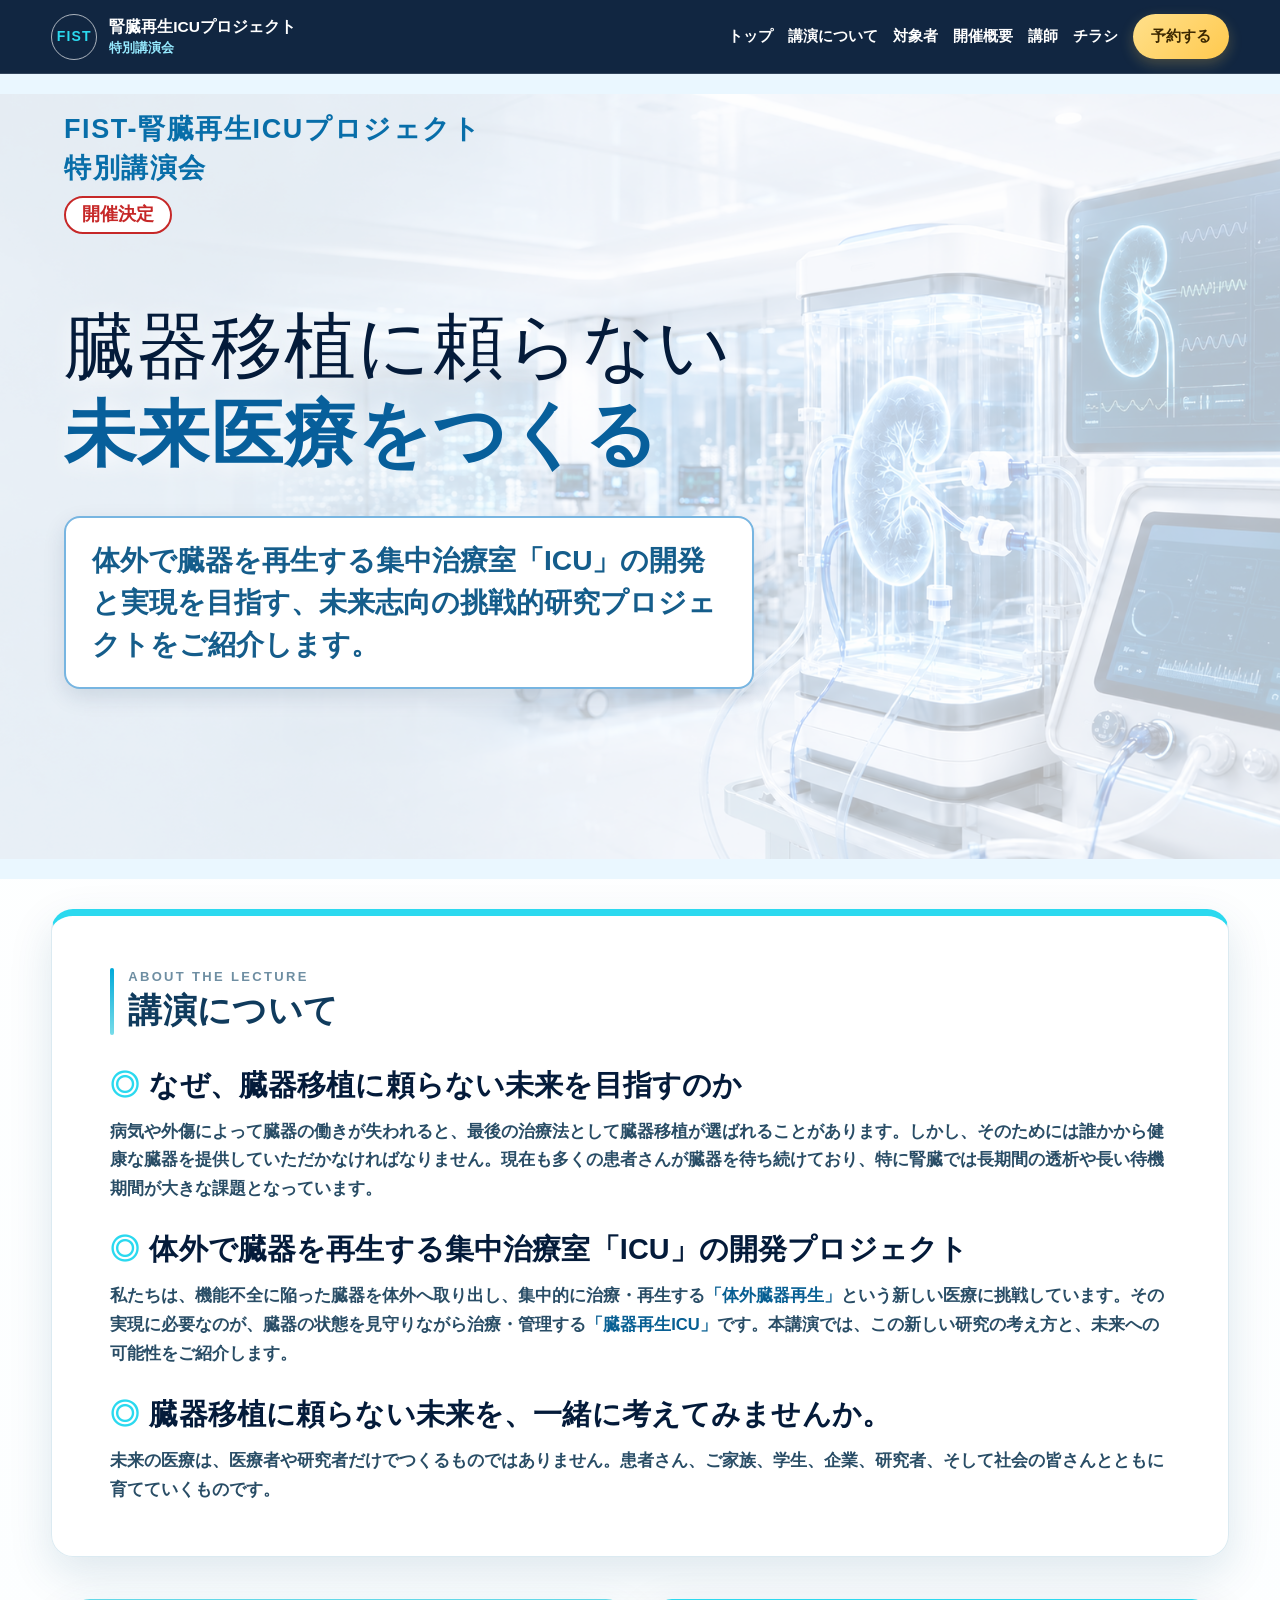
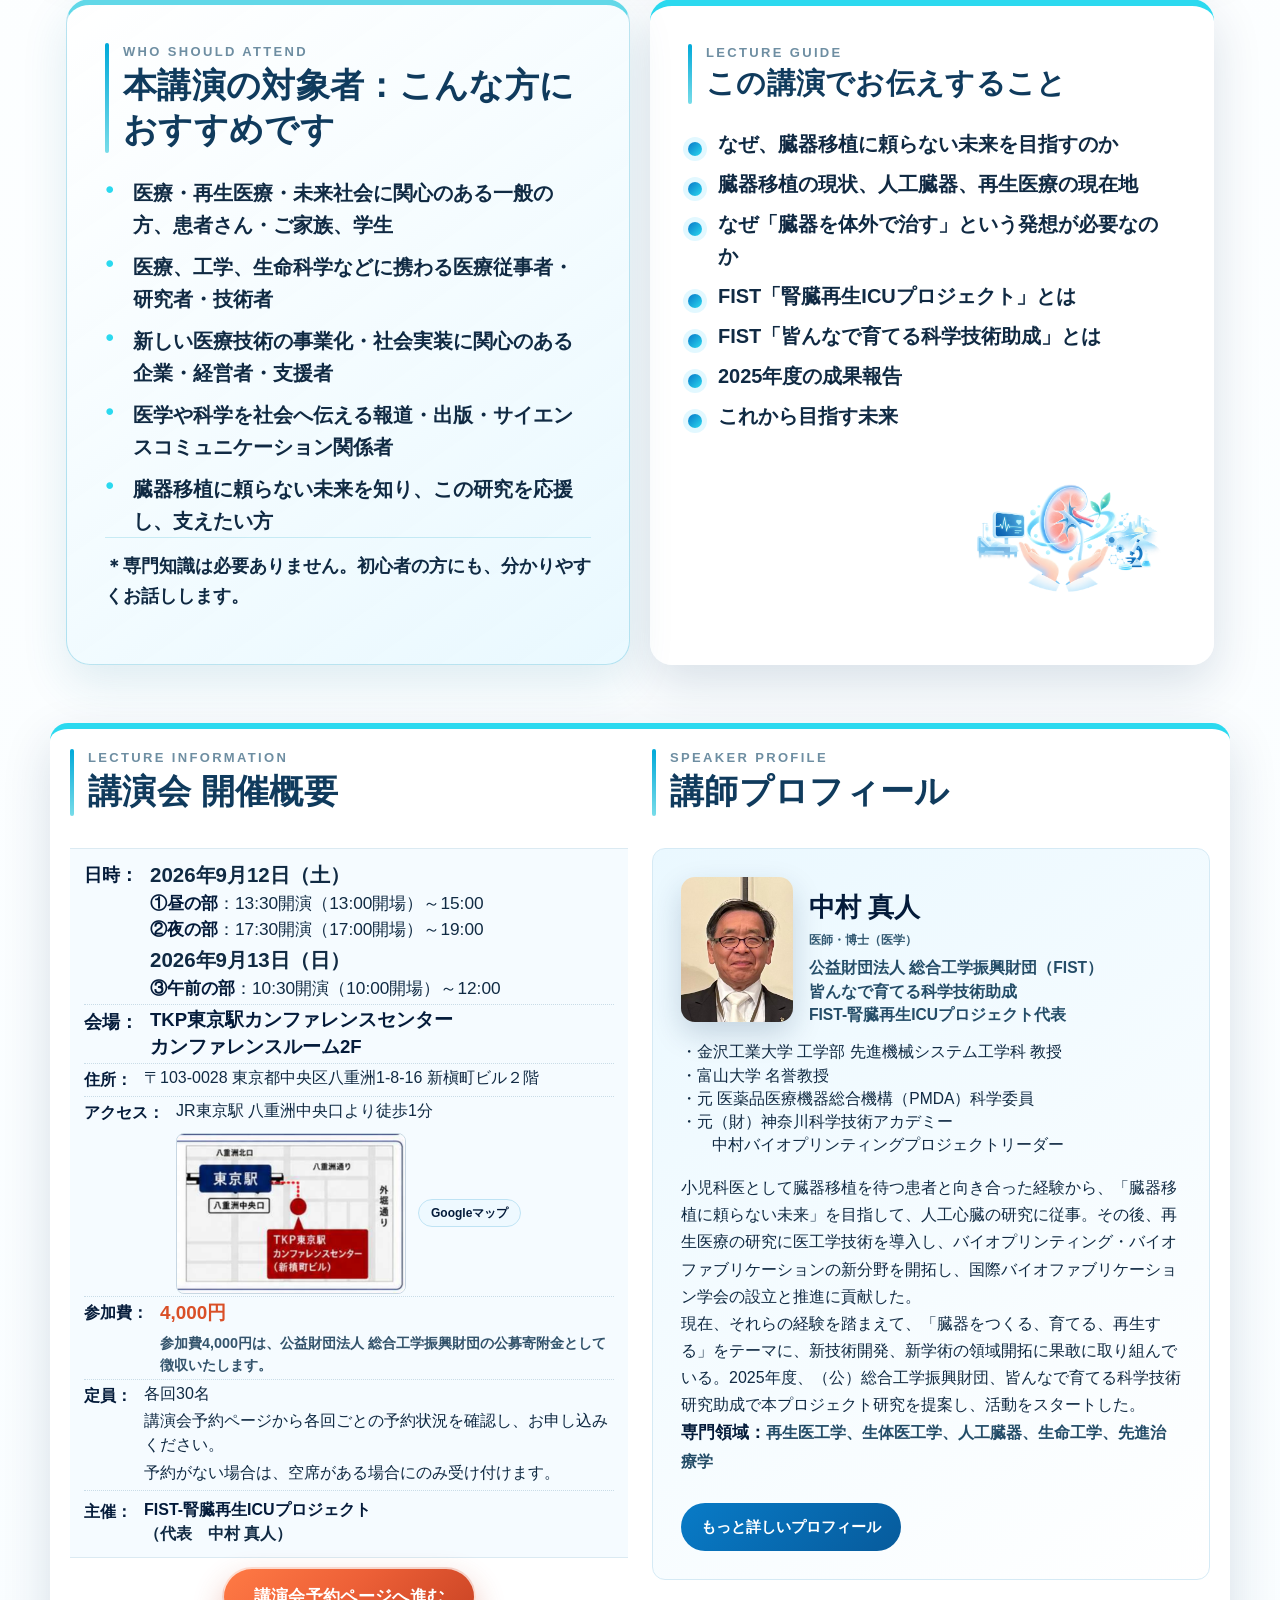
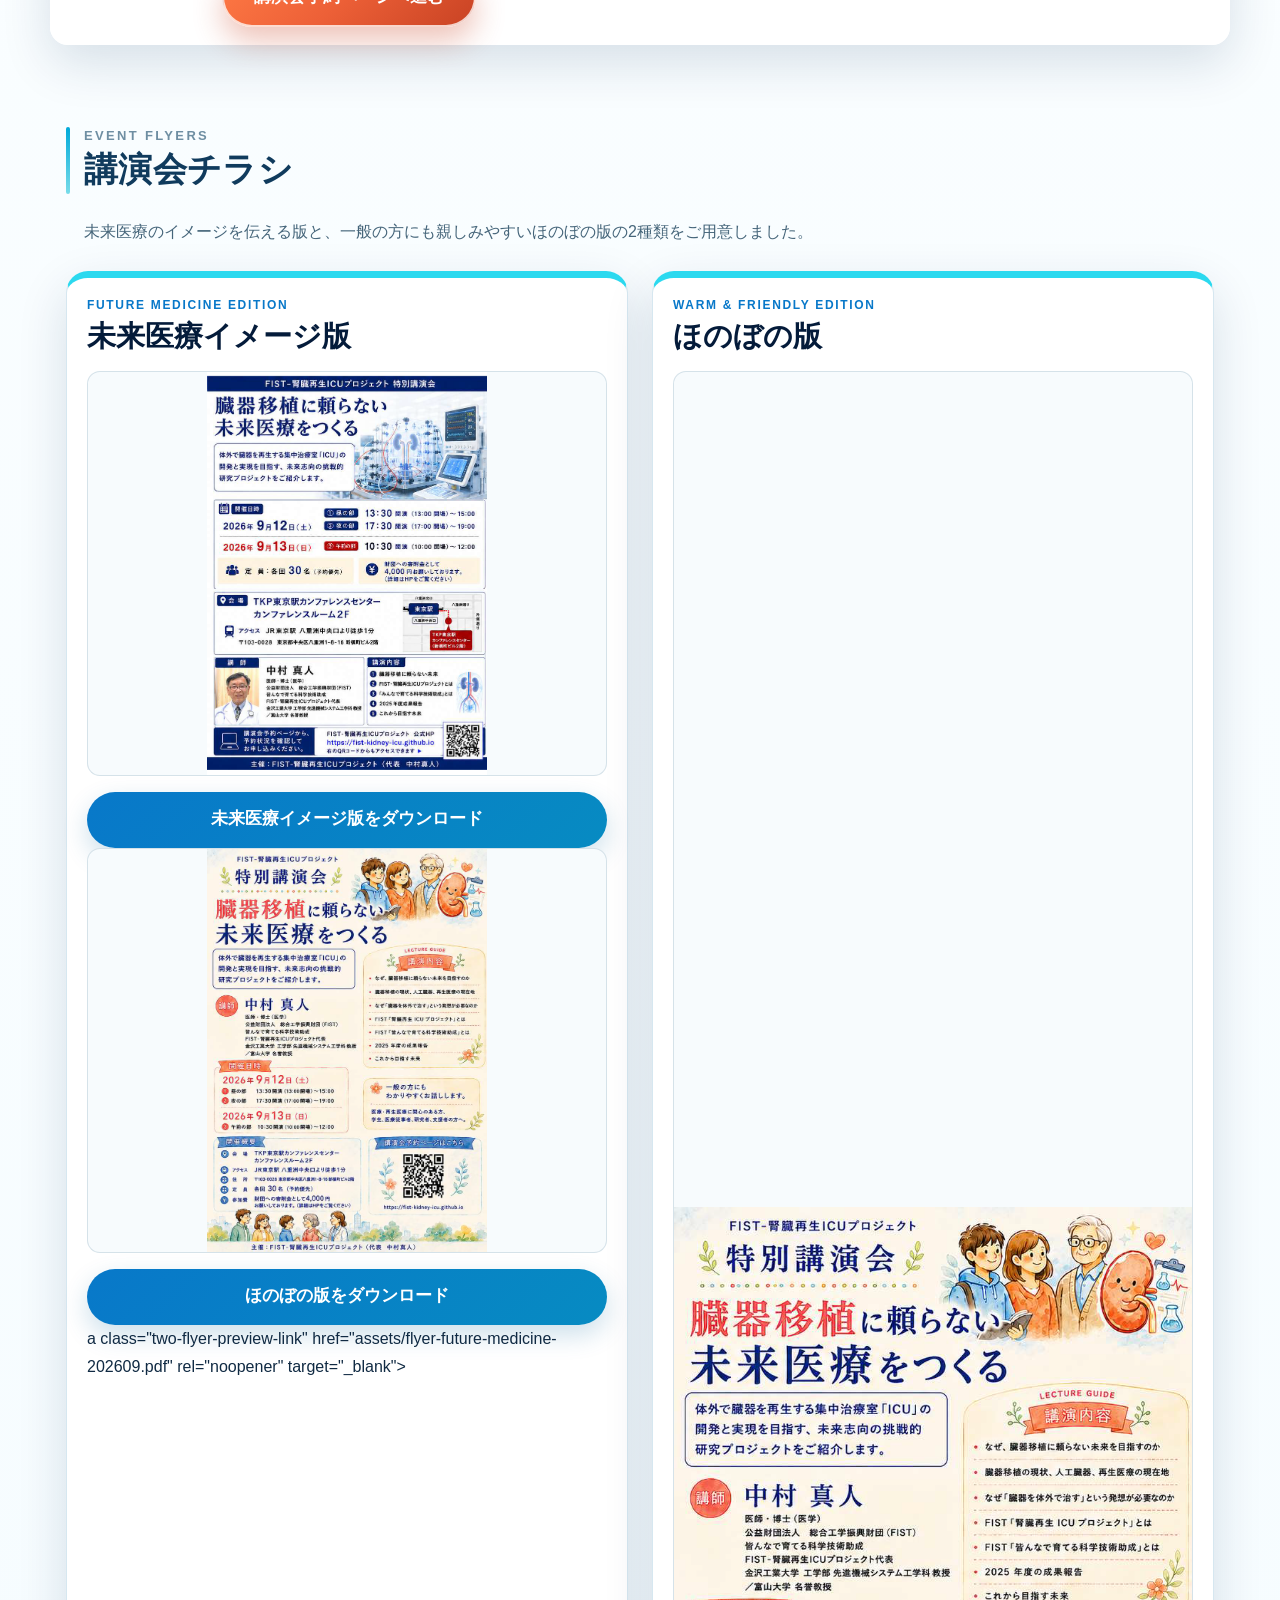
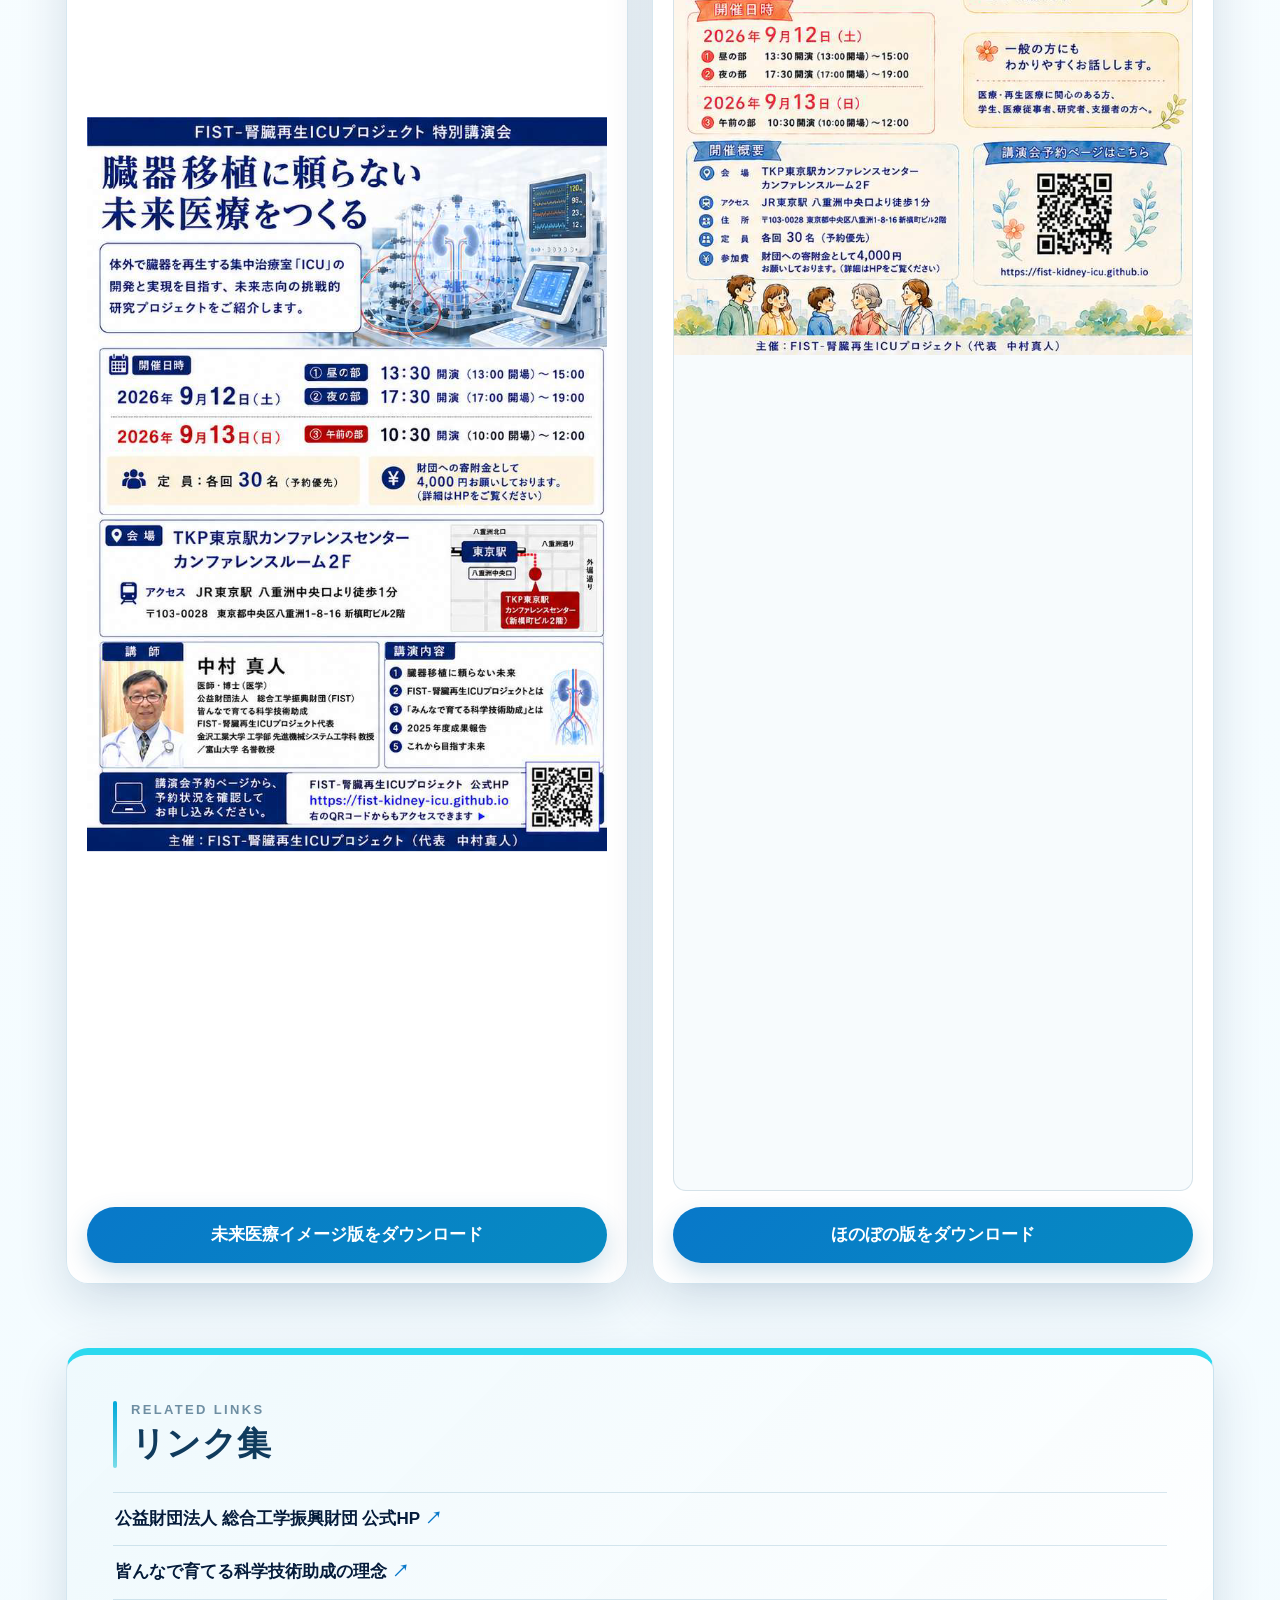
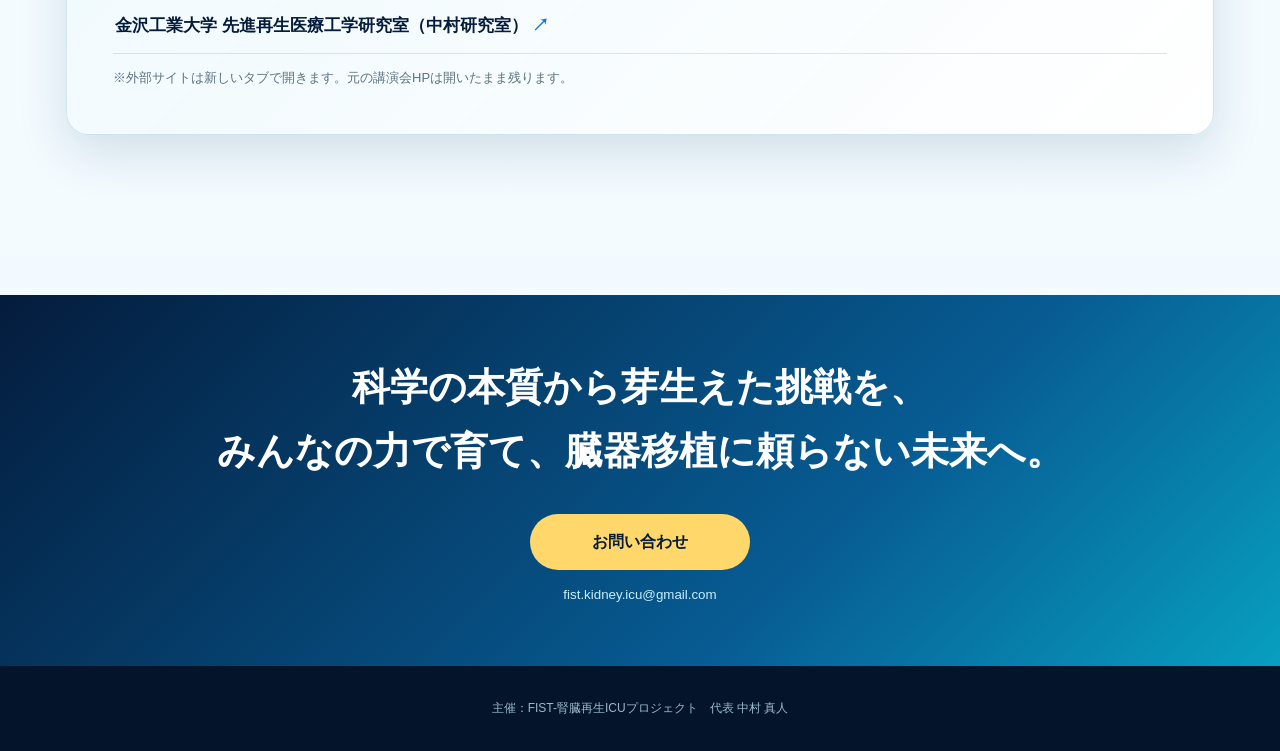
==== index.html @ 9eba2cfe "Update index.html" ====
<!DOCTYPE html>

<html lang="ja">
<head>
<meta charset="utf-8"/>
<meta content="width=device-width, initial-scale=1" name="viewport"/>
<meta content="FIST-腎臓再生ICUプロジェクト特別講演会『臓器移植に頼らない未来医療をつくる』開催案内" name="description"/>
<title>臓器移植に頼らない未来医療をつくる｜FIST特別講演会</title>
<link href="styles.css?v=203" rel="stylesheet"/>
<style>
    @media (max-width: 620px) {
      html { -webkit-text-size-adjust: 100%; text-size-adjust: 100%; }
      .event-card { padding-left: 0; padding-right: 0; }
      .event-details { padding-left: 4px; padding-right: 4px; }
      .event-datetime { display: block; }
      .event-datetime .event-label { display: block; margin-bottom: 2px; }
      .event-datetime .event-value { width: 100%; max-width: 100%; }
      .event-datetime .event-session {
        display: block; width: 100%; margin: 0; padding: 0;
        white-space: nowrap !important; word-break: keep-all !important;
        overflow-wrap: normal !important;
        font-size: clamp(10.5px, 3vw, 12.5px) !important;
        line-height: 1.6; letter-spacing: -0.04em;
        font-variant-numeric: tabular-nums;
      }
    }
  </style>
</head>
<body>
<header class="site-header">
<a aria-label="ページ上部へ" class="brand" href="#top">
<span aria-hidden="true" class="brand-mark">FIST</span>
<span>腎臓再生ICUプロジェクト<br/><small>特別講演会</small></span>
</a>
<nav aria-label="ページ内メニュー" class="site-nav" id="site-nav"><a href="#top">トップ</a><a href="#about">講演について</a><a href="#audience">対象者</a><a href="#event">開催概要</a><a href="#speaker">講師</a><a href="#flyers">チラシ</a><a class="nav-cta" href="#entry">予約する</a></nav>
</header>
<main id="top">
<section aria-labelledby="hero-title" class="hero">
<img alt="体外の腎臓を集中治療する未来型の青い腎臓再生ICUイメージ" class="hero-image" src="assets/hero-blue-icu.png"/>
<div class="hero-shade"></div>
<div class="hero-content">
<div class="hero-visual-panel">
  <img src="assets/hero-blue-icu.png"
       alt="腎臓再生ICUのイメージ図"
       class="hero-visual-image">

  <div class="hero-visual-copy">

    <p class="eyebrow">
      FIST-腎臓再生ICUプロジェクト<br>
      特別講演会
    </p>

    <p class="status">開催決定</p>

    <h1 id="hero-title">
      <span class="hero-title-line1">臓器移植に頼らない</span>
      <strong class="hero-title-line2">未来医療をつくる</strong>
    </h1>

  </div>
</div>

<div class="hero-subtitle-text">
  体外で臓器を再生する集中治療室「ICU」の開発と実現を目指す、未来志向の挑戦的研究プロジェクトをご紹介します。
</div>
<div class="hero-speaker-info">

  <p class="hero-speaker-name">
    <strong>
      <span class="hero-speaker-lead">講師：中村 真人</span>
      <span class="hero-speaker-credential">医師・博士（医学）</span>
    </strong>
  </p>

  <div class="hero-speaker-roles">
    <p>・公益財団法人 総合工学振興財団（FIST）</p>
    <p class="role-sub">FIST-腎臓再生ICUプロジェクト代表</p>

    <p>・金沢工業大学 工学部 教授 </p> 
    <p>・富山大学 名誉教授</p>
    <p>・元 医薬品医療機器総合機構（PMDA）科学委員</p>
    <p>・元（財）神奈川科学技術アカデミー</p>
    <p class="role-sub">中村バイオプリンティングプロジェクトリーダー</p>
  </div>

</div>

</div>
</section><section class="about-banner-section" id="about">
<div class="about-banner-card">
<div class="section-heading-block about-main-heading"><p class="section-kicker about-section-kicker">ABOUT THE LECTURE</p><h2 class="section-main-title">講演について</h2></div><div class="about-core-message"><section class="about-message-item"><h2 class="about-message-heading">なぜ、臓器移植に頼らない未来を目指すのか</h2><p>病気や外傷によって臓器の働きが失われると、最後の治療法として臓器移植が選ばれることがあります。しかし、そのためには誰かから健康な臓器を提供していただかなければなりません。現在も多くの患者さんが臓器を待ち続けており、特に腎臓では長期間の透析や長い待機期間が大きな課題となっています。</p></section><section class="about-message-item"><h2 class="about-message-heading">体外で臓器を再生する集中治療室「ICU」の開発プロジェクト</h2><p>私たちは、機能不全に陥った臓器を体外へ取り出し、集中的に治療・再生する<strong>「体外臓器再生」</strong>という新しい医療に挑戦しています。その実現に必要なのが、臓器の状態を見守りながら治療・管理する<strong>「臓器再生ICU」</strong>です。本講演では、この新しい研究の考え方と、未来への可能性をご紹介します。</p></section><section class="about-message-item"><h2 class="about-message-heading">臓器移植に頼らない未来を、一緒に考えてみませんか。</h2><p>未来の医療は、医療者や研究者だけでつくるものではありません。患者さん、ご家族、学生、企業、研究者、そして社会の皆さんとともに育てていくものです。</p></section></div></div>
</section><section class="audience-guide-section" id="lecture-description"><div class="audience-guide-grid"><article aria-labelledby="audience-title" class="concept-card lecture-half-card audience-card" id="audience"><div class="audience-card-content"><div class="section-heading-block"><p class="section-kicker audience-kicker">WHO SHOULD ATTEND</p><h2 class="audience-card-title" id="audience-title">本講演の対象者：こんな方におすすめです</h2></div><ul class="audience-list"><li>医療・再生医療・未来社会に関心のある一般の方、患者さん・ご家族、学生</li><li>医療、工学、生命科学などに携わる医療従事者・研究者・技術者</li><li>新しい医療技術の事業化・社会実装に関心のある企業・経営者・支援者</li><li>医学や科学を社会へ伝える報道・出版・サイエンスコミュニケーション関係者</li><li>臓器移植に頼らない未来を知り、この研究を応援し、支えたい方</li></ul><p class="audience-note">＊専門知識は必要ありません。初心者の方にも、分かりやすくお話しします。</p></div></article><article class="lecture-guide-card lecture-half-card"><div class="section-heading-block"><p class="section-kicker">LECTURE GUIDE</p><h2 class="lecture-guide-main-title">この講演でお伝えすること</h2></div><ul class="points"><li>なぜ、臓器移植に頼らない未来を目指すのか</li><li>臓器移植の現状、人工臓器、再生医療の現在地</li><li>なぜ「臓器を体外で治す」という発想が必要なのか</li><li>FIST「腎臓再生ICUプロジェクト」とは</li><li>FIST「皆んなで育てる科学技術助成」とは</li><li>2025年度の成果報告</li><li>これから目指す未来</li></ul>                                                                                                                                                                                                                                                                                                                                                                                                                                                                                                                                                                                                                                                                                                                                                                                                                                                                                                                                                                                                                                                                                                                                                                                                    <div class="guide-illustration">
  <img src="assets/lecture-guide-kidney.png"
       alt="腎臓再生と未来医療をイメージした挿絵">
</div>
</article></div></section><section aria-label="講師と講演会開催概要" class="top-info-panel" id="event">
<article aria-labelledby="event-title" class="event-card">
<div class="event-heading"><div class="section-heading-block"><p>LECTURE INFORMATION</p><h2 id="event-title">講演会 開催概要</h2></div></div>
<div class="event-details">
<div class="event-detail-row event-datetime event-emphasis-row">
<strong class="event-label">日時：</strong>
<div class="event-value">
<p class="event-date">2026年9月12日（土）</p>
<p class="event-session"><strong class="session-name">①昼の部</strong>：13:30開演（13:00開場）～15:00</p>
<p class="event-session"><strong class="session-name">②夜の部</strong>：17:30開演（17:00開場）～19:00</p>
<p class="event-date second-date">2026年9月13日（日）</p>
<p class="event-session"><strong class="session-name">③午前の部</strong>：10:30開演（10:00開場）～12:00</p>
</div>
</div>
<div class="event-detail-row event-emphasis-row venue-emphasis-row">
<strong class="event-label">会場：</strong>
<strong class="venue-name">TKP東京駅カンファレンスセンター<br/>カンファレンスルーム2F</strong>
</div><div class="event-detail-row event-address-row"><strong class="event-label">住所：</strong><p class="event-value">〒103-0028 東京都中央区八重洲1-8-16 新槇町ビル２階</p></div>
<div class="event-detail-row">
<strong class="event-label">アクセス：</strong>
<div class="event-value event-access-value event-access-map-layout"><p class="access-description">JR東京駅 八重洲中央口より徒歩1分</p><div class="access-map-row"><img alt="東京駅八重洲中央口からTKP東京駅カンファレンスセンターまでの案内地図" class="access-map-image" src="assets/tkp-tokyo-station-map.png"/><a class="map-link-button access-map-button" href="https://www.google.com/maps/search/?api=1&amp;query=TKP東京駅カンファレンスセンター" rel="noopener" target="_blank">Googleマップ</a></div></div>
</div>
<div class="event-detail-row">
<strong class="event-label">参加費：</strong>
<p class="event-value event-fee"><span class="price">4,000円</span> <span class="fee-note">参加費4,000円は、公益財団法人 総合工学振興財団の公募寄附金として徴収いたします。</span></p>
</div><div class="event-detail-row">
<strong class="event-label">定員：</strong>
<p class="event-value event-capacity-value"><span>各回30名</span><span>講演会予約ページから各回ごとの予約状況を確認し、お申し込みください。</span><span>予約がない場合は、空席がある場合にのみ受け付けます。</span></p>
</div>
<div class="event-detail-row event-organizer-row"><strong class="event-label">主催：</strong><p class="event-value event-organizer-value"><span>FIST-腎臓再生ICUプロジェクト</span><span>（代表　中村 真人）</span></p></div></div>
<div class="entry-row" id="entry">
<a class="primary-button booking-cta" href="https://select-type.com/rsv/?id=6UjANKUy26M&amp;c_id=450898&amp;mode=1&amp;ym=2026-09" rel="noopener" target="_blank">講演会予約ページへ進む</a>
</div>
</article>
<article aria-labelledby="speaker-profile-title" class="speaker-summary speaker-profile-upper" id="speaker"><div class="speaker-card-heading"><div class="section-heading-block"><p class="section-kicker">SPEAKER PROFILE</p><h2 id="speaker-profile-title">講師プロフィール</h2></div></div><div class="speaker-profile-body"><div class="speaker-profile-heading">

  <img alt="講師 中村真人"
       src="assets/speaker-nakamura-202603.jpg"
       class="speaker-profile-photo"/>

  <div class="speaker-profile-top">

    <div class="speaker-profile-name-row">
      <p class="speaker-profile-name">中村 真人</p>
      <p class="speaker-profile-qualification">医師・博士（医学）</p>
    </div>

    <div class="speaker-profile-affiliations speaker-profile-affiliations-top">
      <span>公益財団法人 総合工学振興財団（FIST）</span>
      <span>皆んなで育てる科学技術助成</span>
      <span>FIST-腎臓再生ICUプロジェクト代表</span>
    </div>

  </div>

</div>

<div class="speaker-profile-affiliations-lower">
  <p>・金沢工業大学 工学部 先進機械システム工学科 教授</p>
  <p>・富山大学 名誉教授</p>
  <p>・元 医薬品医療機器総合機構（PMDA）科学委員</p>
  <p>・元（財）神奈川科学技術アカデミー</p>
  <p class="speaker-role-sub">中村バイオプリンティングプロジェクトリーダー</p>
</div><div class="speaker-profile-copy"><p class="speaker-profile-continuous">小児科医として臓器移植を待つ患者と向き合った経験から、「臓器移植に頼らない未来」を目指して、人工心臓の研究に従事。その後、再生医療の研究に医工学技術を導入し、バイオプリンティング・バイオファブリケーションの新分野を開拓し、国際バイオファブリケーション学会の設立と推進に貢献した。<br/>現在、それらの経験を踏まえて、「臓器をつくる、育てる、再生する」をテーマに、新技術開発、新学術の領域開拓に果敢に取り組んでいる。2025年度、（公）総合工学振興財団、皆んなで育てる科学技術研究助成で本プロジェクト研究を提案し、活動をスタートした。</p><p class="speaker-expertise"><strong>専門領域：</strong>再生医工学、生体医工学、人工臓器、生命工学、先進治療学</p><a class="profile-button profile-button-more" href="speaker-profile.html">もっと詳しいプロフィール</a></div></div></article>
</section><section class="event-flyers-section" id="flyers"><div class="section-heading-centered"><div class="section-heading-block"><p class="section-kicker">EVENT FLYERS</p><h2>講演会チラシ</h2></div><p>未来医療のイメージを伝える版と、一般の方にも親しみやすいほのぼの版の2種類をご用意しました。</p></div><div class="two-flyer-grid"><article class="two-flyer-card"><p class="flyer-edition-label">FUTURE MEDICINE EDITION</p><h3>未来医療イメージ版</h3><!-- 未来医療イメージ版 -->
<a class="two-flyer-preview-link"
   href="assets/flyer-future-medicine-202609.pdf?v=20260817"
   rel="noopener"
   target="_blank">
  <img alt="未来医療イメージ版のFIST特別講演会チラシ"
       class="two-flyer-image"
       src="assets/flyer-future-medicine-202609.png?v=20260817"/>
</a>

<a class="flyer-download-button"
   download
   href="assets/flyer-future-medicine-202609.pdf?v=20260817">
  未来医療イメージ版をダウンロード
</a>
<!-- ほのぼの版 -->
<a class="two-flyer-preview-link"
   href="assets/flyer-warm-friendly-202609.pdf?v=20260817"
   rel="noopener"
   target="_blank">
  <img alt="ほのぼの版のFIST特別講演会チラシ"
       class="two-flyer-image"
       src="assets/flyer-warm-friendly-202609.png?v=20260817"/>
</a>

<a class="flyer-download-button"
   download
   href="assets/flyer-warm-friendly-202609.pdf?v=20260817">
  ほのぼの版をダウンロード
</a>
                                                                                                                                                                                                                                                                                                                                                                                                           a class="two-flyer-preview-link" href="assets/flyer-future-medicine-202609.pdf" rel="noopener" target="_blank"><img alt="未来医療イメージ版のFIST特別講演会チラシ" class="two-flyer-image" src="assets/flyer-future-medicine-202609.png?v=2"/></a><a class="flyer-download-button" download="" href="assets/flyer-future-medicine-202609.pdf">未来医療イメージ版をダウンロード</a></article><article class="two-flyer-card"><p class="flyer-edition-label">WARM &amp; FRIENDLY EDITION</p><h3>ほのぼの版</h3><a class="two-flyer-preview-link" href="assets/flyer-warm-friendly-202609.png?" rel="noopener" target="_blank"><img alt="ほのぼの版のFIST特別講演会チラシ" class="two-flyer-image" src="assets/flyer-warm-friendly-202609.png"/></a><a class="flyer-download-button" download="" href="assets/flyer-warm-friendly-202609.pdf">ほのぼの版をダウンロード</a></article></div></section><section class="related-links-section" id="links"><div class="related-links-box"><div class="section-heading-block"><p class="section-kicker">RELATED LINKS</p><h2>リンク集</h2></div><div class="related-links-list related-links-compact"><a class="related-link-line" href="https://www.fist.or.jp/" rel="noopener noreferrer" target="_blank">公益財団法人 総合工学振興財団 公式HP</a><a class="related-link-line" href="https://www.fist.or.jp/2024goaisatu.html" rel="noopener noreferrer" target="_blank">皆んなで育てる科学技術助成の理念</a><a class="related-link-line" href="https://kitnet.jp/laboratories/labo0247/index.html" rel="noopener noreferrer" target="_blank">金沢工業大学 先進再生医療工学研究室（中村研究室）</a></div><p class="external-link-note">※外部サイトは新しいタブで開きます。元の講演会HPは開いたまま残ります。</p></div></section><section class="closing">
<p class="closing-message">
<span>科学の本質から芽生えた挑戦を、</span>
<span>みんなの力で育て、臓器移植に頼らない未来へ。</span>
</p>
<a class="secondary-button" href="mailto:fist.kidney.icu@gmail.com">お問い合わせ</a>
<small>fist.kidney.icu@gmail.com</small>
</section>
</main>
<footer>
<p>主催：FIST-腎臓再生ICUプロジェクト　代表 中村 真人</p>
</footer>
<script src="script.js?v=141"></script>
</body>
</html>
---- styles.css ----
:root {
  --navy: #041b3a;
  --blue: #0878c9;
  --cyan: #2bd9ef;
  --sky: #e9f8ff;
  --ink: #102a43;
  --muted: #557086;
  --white: #fff;
  --sun: #ffd76b;
  --shadow: 0 18px 50px rgba(4, 43, 82, .14);
}
* { box-sizing: border-box; }
html { scroll-behavior: smooth; }
body { margin: 0; color: var(--ink); background: linear-gradient(180deg, #fff 0%, #f2fbff 100%); font-family: "Yu Gothic", "Hiragino Kaku Gothic ProN", Meiryo, sans-serif; line-height: 1.75; }
a { color: inherit; }
.site-header { position: sticky; top: 0; z-index: 20; height: 68px; display: flex; align-items: center; justify-content: space-between; gap: 18px; padding: 0 clamp(18px, 4vw, 60px); color: #fff; background: rgba(3, 25, 54, .94); border-bottom: 1px solid rgba(255,255,255,.14); backdrop-filter: blur(14px); }
.brand { display: flex; align-items: center; gap: 12px; text-decoration: none; font-weight: 700; font-size: 14px; line-height: 1.25; }
.brand small { color: #96eaff; font-size: 12px; }
.brand-mark { display: grid; place-items: center; width: 44px; height: 44px; border: 1px solid rgba(255,255,255,.65); border-radius: 50%; color: var(--cyan); font-size: 13px; letter-spacing: .08em; }
.site-nav { display: flex; align-items: center; gap: 18px; }
.site-nav a { text-decoration: none; font-weight: 700; font-size: 14px; }
.site-nav a:hover { color: var(--cyan); }
.site-nav .nav-cta { padding: 10px 18px; color: var(--navy); background: var(--sun); border-radius: 999px; }
.menu-button { display: none; }
#top, #event-title, #about, #speaker, #speaker-profile, #entry { scroll-margin-top: 88px; }
.hero { position: relative; min-height: 350px; display: grid; align-items: center; overflow: hidden; color: var(--navy); background: #eaf7ff; }
.hero-image, .hero-shade { position: absolute; inset: 0; width: 100%; height: 100%; }
.hero-image { object-fit: cover; object-position: center; }
.hero-shade { background: linear-gradient(90deg, rgba(241,249,255,.96) 0%, rgba(238,248,255,.82) 35%, rgba(238,248,255,.18) 62%, rgba(255,255,255,0) 100%), linear-gradient(0deg, rgba(226,244,255,.35), transparent 48%); }
.hero-content { position: relative; z-index: 1; width: min(1180px, 90%); margin: 0 auto; padding: 22px 0 68px; }
.eyebrow { margin: 0 0 8px; color: #086ea9; font-size: clamp(17px, 1.8vw, 22px); font-weight: 800; line-height: 1.4; letter-spacing: .06em; }
.status { display: inline-block; margin: 0 0 8px; padding: 3px 11px; color: #075f93; background: rgba(255,255,255,.62); border: 1px solid rgba(7,95,147,.45); border-radius: 99px; font-size: 12px; }
h1 { margin: 0; font-size: clamp(36px, 5.4vw, 68px); font-weight: 500; line-height: 1.12; letter-spacing: .02em; text-shadow: 0 3px 22px rgba(255,255,255,.9); }
h1 strong { color: #075f9b; font-weight: 800; }
.hero-lead { margin: 14px 0 0; font-size: clamp(16px, 1.7vw, 21px); font-weight: 600; line-height: 1.55; }
.mobile-break { display: none; }
.top-info-panel { position: relative; z-index: 3; width: min(1180px, 94%); margin: -48px auto 52px; padding: 16px; display: grid; grid-template-columns: minmax(340px, .88fr) minmax(510px, 1.35fr); gap: 16px; background: rgba(255,255,255,.97); border-top: 6px solid var(--cyan); border-radius: 18px; box-shadow: var(--shadow); }
.speaker-summary { display: grid; align-items: start; padding: 16px; background: linear-gradient(145deg, #eaf8ff, #fff); border: 1px solid #d5eaf5; border-radius: 13px; }
.speaker-summary h2 { font-size: clamp(22px, 2vw, 29px); }
.speaker-name { margin: 0 0 4px; color: var(--navy); font-size: clamp(20px, 2vw, 27px); font-weight: 800; line-height: 1.3; }
.speaker-summary .speaker-role { margin: 0 0 9px; font-size: 11px; line-height: 1.45; }
.speaker-bio { margin: 8px 0 10px; color: #34546c; font-size: 13px; line-height: 1.65; }
.role-line { display: block; width: max-content; max-width: 100%; word-break: keep-all; overflow-wrap: normal; }
.profile-button { display: inline-block; padding: 8px 14px; color: #fff; background: linear-gradient(135deg, #087bc7, #075b9c); border-radius: 999px; text-decoration: none; font-size: 13px; font-weight: 800; }
.profile-button:hover { filter: brightness(1.07); }
.event-card { min-width: 0; padding: 4px 4px 2px; }
.event-heading { display: flex; align-items: end; justify-content: space-between; gap: 15px; margin-bottom: 8px; }
.event-heading p, .section-kicker { margin: 0; color: var(--blue); font-size: 12px; font-weight: 800; letter-spacing: .16em; line-height: 1.1; }
h2 { margin: 0; color: var(--navy); font-size: clamp(26px, 3.5vw, 43px); line-height: 1.2; }
.event-heading h2 { font-size: clamp(22px, 2.4vw, 31px); line-height: 1.1; margin-top: 2px; }
.map-link-button { display: inline-flex; align-items: center; justify-content: center; padding: 7px 12px; color: var(--navy); background: #eef9ff; border: 1px solid #bfe3f4; border-radius: 999px; text-decoration: none; font-size: 12px; font-weight: 800; line-height: 1; white-space: nowrap; }
.map-link-button:hover { background: #e4f7ff; }
.event-details { padding: 9px 14px; background: #f5fbff; border-top: 1px solid #dbeaf2; border-bottom: 1px solid #dbeaf2; }
.event-details p { margin: 0; color: var(--ink); font-size: clamp(14px, 1.25vw, 16px); line-height: 1.48; }
.event-details strong { color: var(--navy); }
.event-details .price { color: #d94f27; font-size: 1.18em; font-weight: 800; }
.event-detail-row { display: grid; grid-template-columns: 4.3em minmax(0, 1fr); gap: 2px; padding: 2px 0; }
.event-detail-row + .event-detail-row { border-top: 1px dotted #c9dce7; }
.event-label { white-space: nowrap; }
.event-date { font-weight: 800; }
.event-date.second-date { margin-top: 3px; }
.event-session { padding-left: 1.1em; }
.entry-row { display: flex; align-items: center; justify-content: center; gap: 15px; padding-top: 9px; }
.entry-row p { margin: 0; color: var(--muted); font-size: 14px; }
.entry-note { margin-top: 8px; text-align: center; }
.entry-note p { margin: 0; color: var(--muted); font-size: 13px; }
button, .secondary-button { font: inherit; }
.primary-button { min-width: 215px; padding: 10px 20px; color: #fff; background: linear-gradient(135deg, #078bd3, #075fae); border: 0; border-radius: 999px; box-shadow: 0 10px 25px rgba(4,113,186,.24); font-weight: 800; cursor: pointer; }
.primary-button:hover { transform: translateY(-1px); filter: brightness(1.06); }
.section { width: min(1080px, 90%); margin: 0 auto; padding: 90px 0; }
.section-intro { display: grid; grid-template-columns: 1.55fr .75fr; gap: clamp(40px, 7vw, 90px); align-items: center; }
.section-copy h2 { text-wrap: balance; word-break: auto-phrase; }
.about-title span { display: block; width: max-content; max-width: 100%; word-break: keep-all; }
.section-copy > p:not(.section-kicker) { color: #34546c; font-size: 17px; }
.points { padding: 0; list-style: none; }
.points li { position: relative; margin: 13px 0; padding-left: 30px; font-size: 17.5px; font-weight: 700; line-height: 1.7; }
.points li::before { content: ""; position: absolute; left: 0; top: .7em; width: 14px; height: 14px; background: linear-gradient(135deg, var(--blue), var(--cyan)); border-radius: 50%; box-shadow: 0 0 0 5px #e2f8ff; }
.concept-card { position: relative; margin: 0; overflow: hidden; background: linear-gradient(145deg, rgba(255,255,255,.98), rgba(231,248,255,.9)); border: 1px solid rgba(120,201,226,.5); border-top: 6px solid #62d8e8; border-radius: 24px; box-shadow: 0 18px 46px rgba(31,113,149,.13); backdrop-filter: blur(12px); }
.concept-icon { min-height: 165px; display: grid; place-items: center; color: rgba(255,255,255,.95); background: radial-gradient(circle, rgba(83,232,255,.65), transparent 35%), repeating-linear-gradient(90deg, transparent 0 38px, rgba(255,255,255,.04) 39px 40px); font-size: 60px; font-weight: 900; letter-spacing: .08em; }
.concept-card figcaption { display: grid; gap: 18px; padding: clamp(28px, 4vw, 40px); }
.concept-card strong { color: #075784; font-size: clamp(19px, 2vw, 24px); line-height: 1.55; text-wrap: balance; word-break: auto-phrase; }
.concept-card strong span { display: block; white-space: nowrap; }
.concept-card strong .icu-acronym { margin-bottom: 2px; color: #0783b1; font-size: 1.35em; letter-spacing: .08em; }
.concept-card p { margin: 0; color: #34546c; font-size: 15px; line-height: 1.95; }
.speaker-profile-section { padding-top: 45px; }
.speaker-profile-block { display: grid; grid-template-columns: minmax(350px, .9fr) minmax(0, 1.1fr); gap: clamp(30px, 5vw, 60px); align-items: center; padding: clamp(28px, 5vw, 54px); background: #fff; border-top: 6px solid var(--cyan); border-radius: 24px; box-shadow: var(--shadow); }
.speaker-profile-heading { display: grid; grid-template-columns: 145px minmax(0, 1fr); gap: 22px; align-items: center; }
.speaker-profile-heading img { width: 145px; height: 185px; object-fit: cover; object-position: center top; border-radius: 14px; box-shadow: 0 12px 30px rgba(4,43,82,.18); }
.speaker-profile-heading h2 { font-size: clamp(25px, 3vw, 37px); text-wrap: balance; }
.speaker-profile-name { margin: 8px 0 4px; color: var(--navy); font-size: clamp(23px, 2.5vw, 32px); font-weight: 800; }
.speaker-profile-role { margin: 0; color: var(--blue); font-size: 13px; font-weight: 700; line-height: 1.7; }
.speaker-profile-role span { display: block; }
.speaker-profile-copy p {
  font-size: 17px !important;
  line-height: 1.95 !important;
}

.speaker-profile-copy strong {
  font-size: 17px !important;
}
.profile-button-more { padding: 11px 20px; }
.speaker-section { display: grid; grid-template-columns: .8fr 1.2fr; gap: 60px; padding: 65px; background: #fff; border-radius: 24px; box-shadow: var(--shadow); }
.speaker-section > p { margin: 0; color: #34546c; font-size: 17px; }
.speaker-role { color: var(--blue); font-weight: 700; line-height: 1.75; }
.profile-page { min-height: calc(100vh - 150px); padding: 70px 20px; background: linear-gradient(180deg, #e9f8ff, #fff); }
.profile-card { width: min(980px, 92%); margin: 0 auto; display: grid; grid-template-columns: 280px minmax(0, 1fr); gap: clamp(35px, 6vw, 70px); align-items: start; padding: clamp(30px, 5vw, 60px); background: #fff; border-top: 6px solid var(--cyan); border-radius: 22px; box-shadow: var(--shadow); }
.profile-photo-column img { display: block; width: 100%; aspect-ratio: 4 / 5; object-fit: cover; object-position: center top; border-radius: 16px; box-shadow: 0 12px 30px rgba(4,43,82,.18); }
.profile-copy h1 { margin: 4px 0 12px; color: var(--navy); font-size: clamp(38px, 5vw, 58px); font-weight: 800; text-shadow: none; }
.profile-role { margin: 0 0 24px; color: var(--blue); font-weight: 800; line-height: 1.8; }
.profile-copy > p:not(.section-kicker):not(.profile-role) { color: #34546c; font-size: 17px; }
.profile-back { margin-top: 14px; text-align: center; }
.closing { margin-top: 90px; padding: 60px 20px; text-align: center; color: #fff; background: linear-gradient(135deg, #041c3d, #075c93 65%, #079fc0); }
.closing > p { margin: 0 0 30px; font-size: clamp(22px, 3.5vw, 38px); font-weight: 800; line-height: 1.7; }
.closing-message span { display: block; }
.secondary-button { display: inline-block; min-width: 220px; padding: 14px 26px; color: var(--navy); background: var(--sun); border-radius: 999px; text-decoration: none; font-weight: 800; }
.closing small { display: block; margin-top: 13px; color: #c9efff; }
footer { padding: 28px 20px; text-align: center; color: #9bb9cd; background: #03142b; font-size: 12px; }
footer p { margin: 4px; }
.toast { position: fixed; left: 50%; bottom: 30px; z-index: 50; width: min(520px, 88%); padding: 15px 20px; color: #fff; background: rgba(4,27,58,.96); border: 1px solid rgba(255,255,255,.25); border-radius: 12px; box-shadow: var(--shadow); text-align: center; transform: translate(-50%, 140px); opacity: 0; transition: .25s ease; }
.toast.show { transform: translate(-50%, 0); opacity: 1; }
@media (max-width: 900px) {
  .site-header { padding: 0 18px; }
  .site-nav { gap: 11px; }
  .site-nav a { font-size: 12px; }
  .site-nav .nav-cta { padding: 8px 12px; text-align: center; }
  .hero { min-height: 350px; }
  .hero-image { object-position: 62% center; }
  .top-info-panel { grid-template-columns: minmax(300px, .9fr) minmax(430px, 1.3fr); }
  .speaker-summary { padding: 12px; }
  .speaker-summary .speaker-role { font-size: 10px; }
  .entry-row p { display: none; }
  .section-intro { grid-template-columns: 1fr; }
  .concept-card { max-width: 520px; }
  .speaker-profile-block { grid-template-columns: 1fr; }
}
@media (max-width: 760px) {
  .top-info-panel { grid-template-columns: 1fr; }
  .speaker-summary { padding: 14px; }
  .speaker-summary .speaker-role { font-size: 11px; }
  .profile-card { grid-template-columns: 220px minmax(0, 1fr); }
}
@media (max-width: 620px) {
  .site-header { height: auto; min-height: 94px; display: block; padding: 6px 10px; }
  .brand { font-size: 12px; }
  .brand-mark { width: 36px; height: 36px; }
  .site-nav { width: 100%; justify-content: center; gap: 5px; overflow-x: auto; padding-top: 4px; white-space: nowrap; }
  .site-nav a { flex: 0 0 auto; padding: 3px 4px; font-size: 11px; }
  .site-nav .nav-cta { padding: 4px 8px; }
  #top, #event-title, #about, #speaker, #speaker-profile, #entry { scroll-margin-top: 108px; }
  .hero { min-height: 410px; align-items: start; }
  .hero-image { object-position: 68% center; }
  .hero-shade { background: linear-gradient(90deg, rgba(239,249,255,.96), rgba(239,249,255,.68)), linear-gradient(0deg, rgba(229,245,255,.55), transparent); }
  .hero-content { width: 88%; padding: 34px 0 78px; }
  h1 { font-size: clamp(36px, 11vw, 54px); }
  .mobile-break { display: block; }
  .top-info-panel { margin-top: -42px; padding: 12px; }
  .event-heading { display: block; }
  .event-details { padding: 11px 10px; }
  .entry-row { display: grid; gap: 10px; text-align: center; }
  .primary-button { min-width: 100%; }
  .section { padding: 65px 0; }
  .speaker-section { grid-template-columns: 1fr; gap: 20px; padding: 34px 26px; }
  .speaker-profile-block { padding: 28px 22px; }
  .speaker-profile-heading { grid-template-columns: 105px minmax(0, 1fr); gap: 16px; }
  .speaker-profile-heading img { width: 105px; height: 140px; }
  .speaker-profile-role { font-size: 11px; }
  .profile-page { padding: 35px 12px; }
  .profile-card { width: 100%; grid-template-columns: 1fr; padding: 24px 20px; }
  .profile-photo-column img { width: min(240px, 76%); margin: 0 auto; }
}


/* Ver1.01 iPhone fine tuning */
html,body{overflow-x:hidden;}
img{max-width:100%;height:auto;}
@media (max-width:620px){
.container,.hero-content,.top-info-panel,.section>.container{width:min(100%,100vw);max-width:100%;padding-left:14px;padding-right:14px;}
.site-header,.hero,.top-info-panel{overflow:hidden;}
}

/* Ver1.02 definitive smartphone layout fix */
@media (max-width: 620px) {
  html, body {
    width: 100%;
    max-width: 100%;
    overflow-x: clip;
  }

  body, main, header, section, article, figure, div, nav {
    min-width: 0;
  }

  .hero-content,
  .top-info-panel,
  .section {
    width: calc(100% - 24px);
    max-width: calc(100% - 24px);
    margin-left: auto;
    margin-right: auto;
  }

  .hero-content {
    padding-left: 0;
    padding-right: 0;
  }

  .top-info-panel {
    padding: 10px;
  }

  .speaker-summary,
  .event-card,
  .event-details,
  .entry-row,
  .section-copy,
  .concept-card,
  .concept-card figcaption {
    width: 100%;
    max-width: 100%;
    min-width: 0;
  }

  .event-heading,
  .event-detail-row,
  .entry-row {
    min-width: 0;
  }

  .primary-button,
  .profile-button,
  .secondary-button {
    max-width: 100%;
    white-space: normal;
    overflow-wrap: anywhere;
  }

  .primary-button {
    display: block;
    width: 100%;
    min-width: 0;
    padding-left: 12px;
    padding-right: 12px;
    font-size: 14px;
    line-height: 1.45;
  }

  .section-intro {
    display: block;
  }

  .section-copy {
    margin-bottom: 28px;
  }

  .about-title span,
  .concept-card strong span,
  .concept-card strong .icu-acronym {
    display: inline;
    width: auto;
    max-width: 100%;
    white-space: normal;
    word-break: normal;
    overflow-wrap: anywhere;
  }

  .about-title {
    font-size: clamp(24px, 7.2vw, 31px);
    line-height: 1.5;
  }

  .concept-card figcaption {
    padding: 22px 18px;
  }

  .concept-card strong {
    display: block;
    font-size: 19px;
    overflow-wrap: anywhere;
  }

  .points li {
    overflow-wrap: anywhere;
  }
}


/* Ver1.03 mobile typography adjustment */
@media (max-width: 620px) {
  .eyebrow {
    font-size: 15px;
    line-height: 1.35;
    letter-spacing: .035em;
  }

  #hero-title {
    font-size: clamp(30px, 8.7vw, 38px);
    line-height: 1.14;
    letter-spacing: 0;
  }

  .closing {
    padding: 48px 10px;
  }

  .closing > .closing-message {
    font-size: clamp(17px, 5.2vw, 21px);
    line-height: 1.55;
    letter-spacing: 0;
  }

  .closing-message span {
    white-space: normal;
  }

  footer {
    padding-left: 6px;
    padding-right: 6px;
    font-size: clamp(8px, 2.35vw, 10px);
    line-height: 1.45;
  }

  footer p {
    margin-left: 0;
    margin-right: 0;
    white-space: nowrap;
  }
}


/* Ver1.05 mobile lecture information alignment */
@media (max-width: 620px) {
  .event-datetime {
    display: block;
  }

  .event-datetime .event-label {
    display: block;
    margin-bottom: 2px;
  }

  .event-datetime .event-value {
    width: 100%;
  }

  .event-session {
    padding-left: 0;
    white-space: nowrap;
    font-size: clamp(13px, 3.75vw, 15px) !important;
    letter-spacing: -0.01em;
  }

  .event-fee .fee-note {
    display: inline-block;
    margin-top: 1px;
  }
}


/* Ver1.06: keep all three lecture times on one line on narrow phones */
@media (max-width: 620px) {
  .event-details {
    padding-left: 6px;
    padding-right: 6px;
  }

  .event-datetime .event-value {
    width: 100%;
    max-width: 100%;
    overflow: visible;
  }

  .event-datetime .event-session {
    display: block;
    width: max-content;
    max-width: 100%;
    margin-left: 0;
    padding-left: 0;
    white-space: nowrap !important;
    overflow-wrap: normal !important;
    word-break: keep-all !important;
    font-size: clamp(10.5px, 3.35vw, 13px) !important;
    line-height: 1.55;
    letter-spacing: -0.025em;
  }
}


/* Ver1.07: definitive single-line lecture times + mobile cache refresh */
html {
  -webkit-text-size-adjust: 100%;
  text-size-adjust: 100%;
}

@media (max-width: 620px) {
  .event-card {
    padding-left: 0;
    padding-right: 0;
  }

  .event-details {
    padding-left: 4px;
    padding-right: 4px;
  }

  .event-datetime .event-session {
    display: block;
    width: 100%;
    margin: 0;
    padding: 0;
    white-space: nowrap !important;
    word-break: keep-all !important;
    overflow-wrap: normal !important;
    font-size: clamp(11px, 3.2vw, 13px) !important;
    line-height: 1.6;
    letter-spacing: -0.035em;
    font-variant-numeric: tabular-nums;
  }
}



/* Ver 109: reordered structure while preserving hero and speaker images */
.hero {
  min-height: 330px;
}
.hero-content {
  padding-bottom: 48px;
}
.section-intro-first {
  width: min(1180px, 90%);
  padding-top: 72px;
  padding-bottom: 34px;
  align-items: start;
}
.section-intro-first .section-copy {
  padding-top: 8px;
}
.section-intro-first .about-title {
  font-size: clamp(30px, 3.7vw, 49px);
  line-height: 1.34;
}
.section-intro-first .concept-card {
  align-self: stretch;
}
.lecture-description-section {
  width: min(1080px, 90%);
  padding-top: 18px;
  padding-bottom: 64px;
}
.lecture-description-card {
  padding: clamp(28px, 4.5vw, 52px);
  background: rgba(255,255,255,.96);
  border-left: 7px solid var(--cyan);
  border-radius: 20px;
  box-shadow: var(--shadow);
}
.lecture-description-card h2 {
  margin-top: 8px;
  font-size: clamp(26px, 3vw, 40px);
}
.lecture-description-card > p:not(.section-kicker) {
  margin: 18px 0 0;
  color: #34546c;
  font-size: clamp(16px, 1.55vw, 18px);
  line-height: 2;
}
.lecture-description-card .points {
  margin: 24px 0 0;
}
.top-info-panel {
  margin-top: 0;
  margin-bottom: 64px;
}

@media (max-width: 900px) {
  .section-intro-first {
    padding-top: 58px;
  }
}

@media (max-width: 620px) {
  .hero {
    min-height: 350px;
  }
  .hero-content {
    padding-bottom: 44px;
  }
  .section-intro-first {
    width: calc(100% - 24px);
    max-width: calc(100% - 24px);
    padding-top: 48px;
    padding-bottom: 24px;
  }
  .section-intro-first .about-title {
    font-size: clamp(24px, 7vw, 31px);
    line-height: 1.45;
  }
  .lecture-description-section {
    width: calc(100% - 24px);
    max-width: calc(100% - 24px);
    padding-top: 8px;
    padding-bottom: 48px;
  }
  .lecture-description-card {
    padding: 24px 18px;
    border-left-width: 5px;
  }
  .lecture-description-card > p:not(.section-kicker) {
    font-size: 15px;
    line-height: 1.9;
  }
  .top-info-panel {
    margin-top: 0;
    margin-bottom: 48px;
  }
}



/* Ver 110: hero -> about banner -> lecture guide + ICU */
.about-banner-section {
  width: min(1400px, 92%);
  margin: 34px auto 26px;
}
.about-banner-card {
  padding: clamp(28px, 4vw, 46px) clamp(26px, 5vw, 64px);
  background: rgba(255, 255, 255, 0.98);
  border-top: 7px solid var(--cyan);
  border-radius: 22px;
  box-shadow: var(--shadow);
}
.about-banner-card .section-kicker {
  margin: 0 0 12px;
}
.about-banner-card .about-title {
  margin: 0;
  color: var(--navy);
  font-size: clamp(29px, 3.5vw, 49px);
  line-height: 1.42;
  letter-spacing: 0;
}
.about-banner-card .about-title span {
  display: block;
}

.lecture-guide-section {
  width: min(1180px, 90%);
  margin: 0 auto;
  padding: 12px 0 66px;
}
.lecture-guide-grid {
  display: grid;
  grid-template-columns: minmax(0, 1.55fr) minmax(300px, 0.85fr);
  gap: 28px;
  align-items: stretch;
}
.lecture-guide-card {
  padding: clamp(28px, 4vw, 48px);
  background: rgba(255,255,255,.97);
  border-top: 7px solid var(--cyan);
  border-radius: 22px;
  box-shadow: var(--shadow);
}
.lecture-guide-card h2 {
  margin: 7px 0 20px;
  color: var(--navy);
  font-size: clamp(28px, 3vw, 42px);
  line-height: 1.35;
}
.lecture-guide-card > p:not(.section-kicker) {
  margin: 14px 0 0;
  color: #34546c;
  font-size: clamp(16px, 1.45vw, 18px);
  line-height: 1.95;
}
.lecture-guide-card .points {
  margin: 24px 0 0;
}

.icu-guide-column {
  min-width: 0;
}
.icu-guide-column .concept-card {
  width: 100%;
  height: 100%;
  margin: 0;
  box-sizing: border-box;
  align-self: stretch;
}
.icu-guide-column .concept-card figcaption {
  height: 100%;
  box-sizing: border-box;
}

.top-info-panel {
  margin-top: 0;
}

@media (max-width: 900px) {
  .about-banner-section {
    width: min(94%, 760px);
  }
  .lecture-guide-section {
    width: min(94%, 760px);
  }
  .lecture-guide-grid {
    grid-template-columns: 1fr;
  }
  .icu-guide-column .concept-card {
    min-height: auto;
  }
}

@media (max-width: 620px) {
  .about-banner-section {
    width: calc(100% - 24px);
    margin-top: 22px;
    margin-bottom: 18px;
  }
  .about-banner-card {
    padding: 24px 18px 26px;
    border-top-width: 5px;
    border-radius: 16px;
  }
  .about-banner-card .about-title {
    font-size: clamp(23px, 6.8vw, 30px);
    line-height: 1.5;
  }
  .lecture-guide-section {
    width: calc(100% - 24px);
    padding-top: 8px;
    padding-bottom: 46px;
  }
  .lecture-guide-grid {
    gap: 18px;
  }
  .lecture-guide-card {
    padding: 24px 18px;
    border-top-width: 5px;
    border-radius: 16px;
  }
  .lecture-guide-card h2 {
    font-size: clamp(25px, 7vw, 31px);
  }
  .lecture-guide-card > p:not(.section-kicker) {
    font-size: 15px;
    line-height: 1.9;
  }
}



/* Ver 111: ABOUT headline in two desktop lines + narrative */
.about-banner-card .about-title {
  font-size: clamp(27px, 2.65vw, 43px);
  line-height: 1.42;
  letter-spacing: -0.025em;
}
.about-banner-card .about-title-line {
  display: block;
  white-space: nowrap;
}
.about-narrative {
  margin-top: clamp(24px, 3vw, 38px);
  padding-top: clamp(20px, 2.4vw, 30px);
  border-top: 1px solid rgba(8, 118, 185, 0.20);
}
.about-narrative p {
  margin: 0;
  color: #34546c;
  font-size: clamp(16px, 1.35vw, 19px);
  line-height: 2;
  text-align: justify;
  text-justify: inter-ideograph;
}
.about-narrative p + p {
  margin-top: 16px;
}

@media (max-width: 1100px) {
  .about-banner-card .about-title {
    font-size: clamp(24px, 2.75vw, 34px);
  }
}

@media (max-width: 760px) {
  .about-banner-card .about-title {
    font-size: clamp(22px, 5.8vw, 29px);
    line-height: 1.5;
    letter-spacing: 0;
  }
  .about-banner-card .about-title-line {
    white-space: normal;
  }
  .about-narrative {
    margin-top: 22px;
    padding-top: 20px;
  }
  .about-narrative p {
    font-size: 15px;
    line-height: 1.9;
    text-align: left;
  }
}


/* Ver 112: concise ABOUT copy */
.about-narrative p + p {
  margin-top: 13px;
}
.about-narrative .about-closing-message {
  margin-top: clamp(22px, 2.5vw, 30px);
  padding: 18px 22px;
  color: var(--navy);
  font-size: clamp(18px, 1.65vw, 22px);
  font-weight: 700;
  line-height: 1.7;
  text-align: center;
  background: linear-gradient(135deg, rgba(232,248,253,.9), rgba(242,250,255,.95));
  border: 1px solid rgba(0, 170, 210, .25);
  border-radius: 14px;
}
@media (max-width: 760px) {
  .about-narrative .about-closing-message {
    padding: 16px 14px;
    font-size: 17px;
  }
}



/* Ver 113: core-message ABOUT box with three equal-level headings */
.about-banner-section {
  width: min(1240px, 92%);
  margin-top: 34px;
  margin-bottom: 30px;
}

.about-banner-card {
  padding: clamp(34px, 5vw, 64px);
  background:
    radial-gradient(circle at 100% 0%, rgba(72, 197, 224, .10), transparent 34%),
    rgba(255, 255, 255, .98);
  border: 1px solid rgba(15, 115, 164, .16);
  border-top: 8px solid var(--cyan);
  border-radius: 24px;
  box-shadow: 0 18px 52px rgba(14, 78, 118, .14);
}

.about-core-message {
  max-width: 1080px;
  margin: 0 auto;
}

.about-message-section {
  position: relative;
  padding: 0 0 34px 30px;
}

.about-message-section + .about-message-section {
  padding-top: 34px;
  border-top: 1px solid rgba(8, 118, 185, .20);
}

.about-message-section::before {
  content: "";
  position: absolute;
  top: 8px;
  left: 0;
  width: 12px;
  height: 12px;
  background: var(--cyan);
  border: 4px solid rgba(80, 201, 224, .20);
  border-radius: 50%;
  box-sizing: content-box;
}

.about-message-section + .about-message-section::before {
  top: 42px;
}

.about-message-heading {
  margin: 0 0 20px;
  color: var(--navy);
  font-size: clamp(25px, 2.6vw, 38px);
  font-weight: 800;
  line-height: 1.45;
  letter-spacing: .01em;
}

.about-message-section p {
  margin: 0;
  color: #294d66;
  font-size: clamp(17px, 1.45vw, 20px);
  font-weight: 500;
  line-height: 2.05;
  text-align: justify;
  text-justify: inter-ideograph;
}

.about-message-section p + p {
  margin-top: 14px;
}

.about-project-section {
  background: linear-gradient(135deg, rgba(235, 249, 253, .76), rgba(246, 252, 255, .92));
  margin-right: -18px;
  margin-left: -18px;
  padding-right: 30px;
  padding-bottom: 36px;
  padding-left: 48px;
  border-radius: 18px;
}

.about-project-section::before {
  left: 18px;
}

.about-question-section {
  margin-top: 4px;
  padding-bottom: 0;
}

.about-question-heading {
  margin: 0;
  padding: clamp(20px, 3vw, 28px) clamp(18px, 3vw, 34px);
  color: #0a466b;
  font-size: clamp(23px, 2.7vw, 36px);
  text-align: center;
  background: linear-gradient(135deg, rgba(222, 245, 251, .96), rgba(240, 250, 255, .98));
  border: 1px solid rgba(0, 157, 196, .28);
  border-radius: 16px;
  box-shadow: inset 0 1px 0 rgba(255,255,255,.8);
}

.about-question-section::before {
  display: none;
}

@media (max-width: 760px) {
  .about-banner-section {
    width: calc(100% - 24px);
    margin-top: 22px;
    margin-bottom: 22px;
  }

  .about-banner-card {
    padding: 28px 18px;
    border-top-width: 6px;
    border-radius: 18px;
  }

  .about-message-section {
    padding-left: 24px;
    padding-bottom: 28px;
  }

  .about-message-section + .about-message-section {
    padding-top: 28px;
  }

  .about-message-section::before {
    top: 7px;
    width: 10px;
    height: 10px;
    border-width: 3px;
  }

  .about-message-section + .about-message-section::before {
    top: 35px;
  }

  .about-message-heading {
    margin-bottom: 16px;
    font-size: clamp(22px, 6.6vw, 29px);
    line-height: 1.5;
  }

  .about-message-section p {
    font-size: 16px;
    line-height: 1.95;
    text-align: left;
  }

  .about-project-section {
    margin-right: -6px;
    margin-left: -6px;
    padding-right: 16px;
    padding-left: 30px;
    border-radius: 14px;
  }

  .about-project-section::before {
    left: 8px;
  }

  .about-question-heading {
    padding: 20px 14px;
    font-size: clamp(21px, 6.4vw, 27px);
  }
}



/* Ver 114: all three messages integrated into one compact BOX */
.about-banner-section {
  width: min(1240px, 92%);
  margin: 30px auto 26px;
}

.about-banner-card {
  padding: clamp(30px, 4.2vw, 52px) clamp(28px, 4.6vw, 58px);
  background: rgba(255, 255, 255, .98);
  border: 1px solid rgba(15, 115, 164, .15);
  border-top: 7px solid var(--cyan);
  border-radius: 22px;
  box-shadow: 0 16px 44px rgba(14, 78, 118, .13);
}

.about-core-message {
  max-width: 1100px;
  margin: 0 auto;
}

.about-message-item {
  margin: 0;
  padding: 0;
  background: none;
  border: 0;
  border-radius: 0;
  box-shadow: none;
}

.about-message-item + .about-message-item {
  margin-top: 26px;
  padding-top: 0;
  border-top: 0;
}

.about-message-item::before,
.about-message-item + .about-message-item::before {
  display: none;
}

.about-message-heading {
  margin: 0 0 12px;
  color: var(--navy);
  font-size: clamp(23px, 2.25vw, 34px);
  font-weight: 800;
  line-height: 1.42;
  letter-spacing: .005em;
}

.about-message-heading::before {
  content: "◎";
  margin-right: .35em;
  color: var(--cyan);
}

.about-message-item p {
  margin: 0;
  color: #294d66;
  font-size: clamp(16px, 1.3vw, 19px);
  font-weight: 500;
  line-height: 1.9;
  text-align: justify;
  text-justify: inter-ideograph;
}

.about-message-item p + p {
  margin-top: 10px;
}

.about-final-heading {
  margin: 0;
  padding: 0;
  color: #0a466b;
  font-size: clamp(23px, 2.3vw, 35px);
  text-align: left;
  background: none;
  border: 0;
  border-radius: 0;
  box-shadow: none;
}

@media (max-width: 760px) {
  .about-banner-section {
    width: calc(100% - 24px);
    margin-top: 20px;
    margin-bottom: 20px;
  }

  .about-banner-card {
    padding: 26px 18px;
    border-top-width: 6px;
    border-radius: 17px;
  }

  .about-message-item + .about-message-item {
    margin-top: 22px;
  }

  .about-message-heading,
  .about-final-heading {
    margin-bottom: 10px;
    font-size: clamp(21px, 6vw, 27px);
    line-height: 1.48;
  }

  .about-message-item p {
    font-size: 15.5px;
    line-height: 1.85;
    text-align: left;
  }
}



/* Ver 115: ABOUT本文を太字にし、行間を少し詰める */
.about-message-item p {
  font-weight: 700;
  line-height: 1.72;
}

.about-message-item p + p {
  margin-top: 8px;
}

@media (max-width: 760px) {
  .about-message-item p {
    line-height: 1.72;
  }
}



/* Ver 116: LECTURE GUIDEの7項目をABOUT小見出しと同じ書体・サイズ・◎で表示 */
.lecture-guide-topic-list {
  margin: 24px 0 0;
  padding: 0;
  list-style: none;
}

.lecture-guide-topic-list li {
  position: relative;
  margin: 0;
  padding: 0 0 0 1.55em;
  color: var(--navy);
  font-size: clamp(23px, 2.25vw, 34px);
  font-weight: 800;
  line-height: 1.42;
  letter-spacing: .005em;
}

.lecture-guide-topic-list li + li {
  margin-top: 15px;
}

.lecture-guide-topic-list li::before {
  content: "◎";
  position: absolute;
  top: 0;
  left: 0;
  color: var(--cyan);
}

@media (max-width: 760px) {
  .lecture-guide-topic-list {
    margin-top: 20px;
  }

  .lecture-guide-topic-list li {
    padding-left: 1.45em;
    font-size: clamp(21px, 6vw, 27px);
    line-height: 1.48;
  }

  .lecture-guide-topic-list li + li {
    margin-top: 13px;
  }
}



/* Ver 118: ABOUT見出し復帰 + 左2BOX縦置き + 右チラシ */
.about-section-kicker {
  margin: 0 0 22px;
  color: var(--blue);
  font-size: 13px;
  font-weight: 800;
  letter-spacing: .16em;
  line-height: 1.1;
}

.lecture-flyer-section {
  width: min(1240px, 92%);
  margin: 0 auto;
  padding: 12px 0 66px;
}

.lecture-flyer-layout {
  display: grid;
  grid-template-columns: minmax(0, 1fr) minmax(0, 1fr);
  gap: 28px;
  align-items: start;
}

.lecture-info-column {
  display: grid;
  gap: 22px;
  min-width: 0;
}

.lecture-half-card {
  width: 100%;
  min-width: 0;
  box-sizing: border-box;
}

.lecture-guide-card {
  padding: clamp(26px, 3vw, 38px);
}

.lecture-guide-card h2 {
  margin-bottom: 16px;
}

.lecture-guide-card .points {
  margin: 0;
}

.lecture-guide-card .points li {
  margin: 8px 0;
  line-height: 1.42;
}

.lecture-info-column .concept-card {
  max-width: none;
  margin: 0;
}

.lecture-info-column .concept-card figcaption {
  gap: 12px;
  padding: clamp(26px, 3vw, 38px);
}

.lecture-info-column .concept-card strong {
  line-height: 1.35;
}

.lecture-info-column .concept-card p {
  font-weight: 600;
  line-height: 1.62;
}

.flyer-column {
  display: flex;
  flex-direction: column;
  gap: 16px;
  min-width: 0;
}

.flyer-preview-card {
  overflow: hidden;
  padding: 14px;
  background: rgba(255,255,255,.98);
  border: 1px solid rgba(15,115,164,.18);
  border-top: 7px solid var(--cyan);
  border-radius: 22px;
  box-shadow: var(--shadow);
}

.flyer-preview-link {
  display: block;
}

.flyer-preview-image {
  display: block;
  width: 100%;
  height: auto;
  border-radius: 12px;
}

.flyer-download-button {
  display: block;
  width: 100%;
  box-sizing: border-box;
  padding: 16px 20px;
  color: #fff;
  font-size: 17px;
  font-weight: 800;
  line-height: 1.4;
  text-align: center;
  text-decoration: none;
  background: linear-gradient(135deg, var(--blue), #078bc2);
  border-radius: 999px;
  box-shadow: 0 10px 26px rgba(0, 102, 153, .20);
}

.flyer-download-button:hover,
.flyer-download-button:focus-visible {
  transform: translateY(-1px);
  filter: brightness(1.04);
}

@media (max-width: 900px) {
  .lecture-flyer-layout {
    grid-template-columns: 1fr;
  }

  .flyer-column {
    width: min(100%, 620px);
    margin: 0 auto;
  }
}

@media (max-width: 620px) {
  .about-section-kicker {
    margin-bottom: 18px;
    font-size: 12px;
  }

  .lecture-flyer-section {
    width: calc(100% - 24px);
    padding: 8px 0 46px;
  }

  .lecture-flyer-layout,
  .lecture-info-column {
    gap: 18px;
  }

  .lecture-guide-card,
  .lecture-info-column .concept-card figcaption {
    padding: 24px 18px;
  }

  .lecture-guide-card .points li {
    margin: 7px 0;
    line-height: 1.4;
  }

  .lecture-info-column .concept-card p {
    line-height: 1.58;
  }

  .flyer-preview-card {
    padding: 10px;
    border-top-width: 6px;
    border-radius: 17px;
  }

  .flyer-download-button {
    padding: 14px 16px;
    font-size: 16px;
  }
}



/* Ver 119: flyer left / information right, matching event-card 4:6 ratio */
.lecture-flyer-section {
  width: min(1180px, 94%);
  margin: 0 auto;
  padding: 16px 16px 66px;
  box-sizing: border-box;
}

.lecture-flyer-layout {
  display: grid;
  grid-template-columns: minmax(340px, .88fr) minmax(510px, 1.35fr);
  gap: 16px;
  align-items: start;
}

.flyer-column {
  grid-column: 1;
}

.lecture-info-column {
  grid-column: 2;
}

.lecture-info-column .concept-card strong {
  display: block;
  white-space: nowrap;
  font-size: clamp(18px, 1.65vw, 23px);
  line-height: 1.3;
  letter-spacing: 0;
  word-break: keep-all;
  overflow-wrap: normal;
}

@media (max-width: 980px) {
  .lecture-flyer-layout {
    grid-template-columns: minmax(280px, .88fr) minmax(410px, 1.35fr);
  }

  .lecture-info-column .concept-card strong {
    font-size: clamp(16px, 1.65vw, 20px);
  }
}

@media (max-width: 820px) {
  .lecture-flyer-layout {
    grid-template-columns: 1fr;
  }

  .flyer-column,
  .lecture-info-column {
    grid-column: 1;
    width: 100%;
  }

  .flyer-column {
    order: 1;
    max-width: 620px;
    margin: 0 auto;
  }

  .lecture-info-column {
    order: 2;
  }

  .lecture-info-column .concept-card strong {
    white-space: normal;
    font-size: clamp(19px, 4.8vw, 23px);
  }
}

@media (max-width: 620px) {
  .lecture-flyer-section {
    width: calc(100% - 24px);
    padding: 8px 0 46px;
  }
}



/* Ver 120: 上段Speaker BOXと下段Speaker Profileの内容を総入れ替え */
.speaker-profile-upper {
  display: block;
  padding: clamp(18px, 2.2vw, 28px);
}

.speaker-profile-upper .speaker-profile-heading {
  grid-template-columns: 112px minmax(0, 1fr);
  gap: 16px;
}

.speaker-profile-upper .speaker-profile-heading img {
  width: 112px;
  height: 145px;
}

.speaker-profile-upper .speaker-profile-heading h2 {
  font-size: clamp(22px, 2vw, 29px);
}

.speaker-profile-upper .speaker-profile-name {
  font-size: clamp(21px, 2vw, 27px);
}

.speaker-profile-upper .speaker-profile-role {
  font-size: 11px;
  line-height: 1.55;
}

.speaker-profile-upper .speaker-profile-copy {
  margin-top: 18px;
}

.speaker-profile-upper .speaker-profile-copy p {
  margin: 0 0 16px;
  font-size: 14px;
  line-height: 1.72;
}

.speaker-profile-upper .profile-button-more {
  padding: 9px 16px;
  font-size: 13px;
}

.speaker-summary-lower {
  grid-template-columns: 1fr;
  align-items: start;
}

.speaker-summary-lower .speaker-summary-copy {
  max-width: 900px;
}

.speaker-summary-lower .speaker-name {
  font-size: clamp(23px, 2.5vw, 32px);
}

.speaker-summary-lower .speaker-role {
  font-size: 13px;
  line-height: 1.7;
}

.speaker-summary-lower .speaker-bio {
  margin-top: 16px;
  font-size: 16px;
  line-height: 1.85;
}

@media (max-width: 760px) {
  .speaker-profile-upper .speaker-profile-heading {
    grid-template-columns: 95px minmax(0, 1fr);
    gap: 14px;
  }

  .speaker-profile-upper .speaker-profile-heading img {
    width: 95px;
    height: 126px;
  }

  .speaker-profile-upper .speaker-profile-copy p {
    font-size: 13px;
    line-height: 1.68;
  }
}



/* Ver 121: Lecture/ICU title and Speaker profile adjustments */
.lecture-guide-card .lecture-guide-main-title {
  font-size: clamp(23px, 2.25vw, 34px);
}

.lecture-info-column .concept-card #icu-title {
  white-space: nowrap;
}

.lecture-info-column .concept-card .icu-title-main {
  font-size: 1.12em;
}

.lecture-info-column .concept-card .icu-title-question {
  font-size: 1em;
}

.speaker-profile-name-row {
  display: flex;
  flex-wrap: wrap;
  align-items: baseline;
  gap: 6px 14px;
  margin-top: 8px;
}

.speaker-profile-upper .speaker-profile-name-row .speaker-profile-name {
  margin: 0;
}

.speaker-profile-upper .speaker-profile-qualification {
  margin: 0;
  color: #335a73;
  font-size: clamp(15px, 1.25vw, 18px);
  font-weight: 700;
  line-height: 1.45;
}

.speaker-profile-upper .speaker-profile-affiliations {
  display: block;
  margin: 10px 0 0;
  color: #244d68;
  font-size: clamp(14px, 1.3vw, 18px);
  font-weight: 700;
  line-height: 1.58;
}

.speaker-profile-upper .speaker-profile-affiliations span {
  display: block;
}

@media (max-width: 900px) {
  .lecture-info-column .concept-card #icu-title {
    white-space: normal;
  }
}

@media (max-width: 760px) {
  .lecture-guide-card .lecture-guide-main-title {
    font-size: clamp(21px, 6vw, 27px);
  }

  .speaker-profile-name-row {
    gap: 4px 10px;
  }

  .speaker-profile-upper .speaker-profile-qualification {
    font-size: 15px;
  }

  .speaker-profile-upper .speaker-profile-affiliations {
    font-size: 14px;
    line-height: 1.55;
  }
}



/* Ver 122: 開催概要のアクセス表示と講演時間を調整 */
.event-detail-row {
  grid-template-columns: max-content minmax(0, 1fr);
  column-gap: 12px;
}

.event-label {
  min-width: 0;
  white-space: nowrap;
}

.event-datetime .event-session {
  padding-left: 0;
  line-height: 1.55;
}

@media (max-width: 620px) {
  .event-detail-row {
    column-gap: 9px;
  }

  .event-datetime .event-session {
    font-size: 14px;
    line-height: 1.5;
  }
}



/* Ver 123: 開催概要の部名・会場名を強調し、住所を追加 */
.event-session .session-name {
  font-weight: 800;
}

.event-value .venue-name {
  color: inherit;
  font-weight: 800;
}

.event-address-row .event-value {
  line-height: 1.55;
}

@media (max-width: 620px) {
  .event-address-row .event-value {
    font-size: 14px;
    line-height: 1.5;
  }
}



/* Ver 124: 開催概要／講師を5:5、開催概要内の配置を整理 */
.top-info-panel {
  grid-template-columns: minmax(0, 1fr) minmax(0, 1fr);
}

.event-access-value {
  display: flex;
  flex-direction: column;
  align-items: flex-start;
  gap: 7px;
}

.event-access-value p {
  margin: 0;
}

.event-access-value .map-link-button {
  margin: 0;
}

.entry-row {
  justify-content: center;
}

@media (max-width: 900px) {
  .top-info-panel {
    grid-template-columns: minmax(0, 1fr) minmax(0, 1fr);
  }
}

@media (max-width: 760px) {
  .top-info-panel {
    grid-template-columns: 1fr;
  }
}



/* Ver 125: 開催概要と講師プロフィールの追加修正 */
.event-access-inline {
  display: flex;
  flex-direction: row;
  flex-wrap: wrap;
  align-items: center;
  gap: 8px 12px;
}

.event-access-inline p {
  margin: 0;
}

.event-access-inline .map-link-button {
  margin: 0;
  flex: 0 0 auto;
}

.event-capacity-value span {
  display: block;
}

.event-capacity-value span + span {
  margin-top: 4px;
}

.speaker-profile-upper .speaker-profile-affiliations span {
  display: block;
}

.speaker-profile-upper .speaker-profile-copy p {
  margin: 0 0 14px;
}

@media (max-width: 620px) {
  .event-access-inline {
    align-items: flex-start;
  }

  .event-capacity-value span + span {
    margin-top: 6px;
  }
}



/* Ver 126: 講師見出しの高さを開催概要とそろえ、本文を詰める */
.speaker-profile-upper {
  display: block;
  padding: 4px 4px 2px;
  background: transparent;
  border: 0;
  border-radius: 0;
}

.speaker-card-heading {
  display: flex;
  align-items: end;
  justify-content: space-between;
  gap: 15px;
  margin-bottom: 8px;
}

.speaker-card-heading .section-kicker {
  margin: 0;
  color: var(--blue);
  font-size: 12px;
  font-weight: 800;
  letter-spacing: .16em;
  line-height: 1.1;
}

.speaker-card-heading h2 {
  margin: 2px 0 0;
  color: var(--navy);
  font-size: clamp(22px, 2.4vw, 31px);
  line-height: 1.1;
}

.speaker-profile-body {
  padding: clamp(18px, 2.2vw, 28px);
  background: linear-gradient(145deg, #eaf8ff, #fff);
  border: 1px solid #d5eaf5;
  border-radius: 13px;
}

.speaker-profile-body .speaker-profile-heading {
  grid-template-columns: 112px minmax(0, 1fr);
  gap: 16px;
}

.speaker-profile-body .speaker-profile-heading img {
  width: 112px;
  height: 145px;
}

.speaker-profile-upper .speaker-profile-affiliations {
  margin-top: 8px;
  font-size: clamp(14px, 1.22vw, 17px);
  line-height: 1.48;
}

.speaker-profile-upper .speaker-profile-affiliations span {
  display: block;
}

.speaker-profile-upper .speaker-profile-copy {
  margin-top: 16px;
}

.speaker-profile-upper .speaker-profile-copy .speaker-profile-continuous {
  margin: 0;
  font-size: 14px;
  line-height: 1.62;
}

.speaker-profile-upper .profile-button-more {
  margin-top: 16px;
}

@media (max-width: 760px) {
  .speaker-profile-body {
    padding: 18px;
  }

  .speaker-profile-body .speaker-profile-heading {
    grid-template-columns: 95px minmax(0, 1fr);
    gap: 14px;
  }

  .speaker-profile-body .speaker-profile-heading img {
    width: 95px;
    height: 126px;
  }

  .speaker-profile-upper .speaker-profile-affiliations {
    font-size: 13px;
    line-height: 1.48;
  }

  .speaker-profile-upper .speaker-profile-copy .speaker-profile-continuous {
    font-size: 13px;
    line-height: 1.58;
  }
}



/* Ver 127: 開催概要の文字拡大・アクセス地図追加・プロフィール修正 */
.event-emphasis-row > .event-label {
  font-size: 18px;
}

.event-datetime .event-date {
  font-size: clamp(18px, 1.6vw, 21px);
  line-height: 1.5;
}

.event-datetime .event-session {
  font-size: clamp(16px, 1.35vw, 18px);
  line-height: 1.5;
}

.venue-emphasis-row .venue-name {
  font-size: clamp(17px, 1.45vw, 20px);
  line-height: 1.45;
}

.event-access-map-layout {
  display: block;
}

.event-access-map-layout .access-description {
  margin: 0 0 10px;
}

.access-map-row {
  display: flex;
  align-items: center;
  gap: 12px;
}

.access-map-image {
  display: block;
  width: min(230px, 68%);
  height: auto;
  border: 1px solid rgba(16, 71, 113, .20);
  border-radius: 8px;
}

.access-map-button {
  flex: 0 0 auto;
  white-space: nowrap;
}

.speaker-profile-upper .speaker-profile-copy .speaker-profile-continuous {
  line-height: 1.58;
}

@media (max-width: 760px) {
  .event-emphasis-row > .event-label {
    font-size: 17px;
  }

  .event-datetime .event-date {
    font-size: 18px;
  }

  .event-datetime .event-session {
    font-size: 15px;
  }

  .venue-emphasis-row .venue-name {
    font-size: 17px;
  }

  .access-map-row {
    align-items: flex-start;
    flex-wrap: wrap;
  }

  .access-map-image {
    width: min(260px, 100%);
  }
}



/* Ver 128: 講師プロフィールへ専門領域を追加 */
.speaker-profile-upper .speaker-expertise {
  margin: 14px 0 0;
  color: #244d68;
  font-size: 14px;
  font-weight: 600;
  line-height: 1.55;
}

.speaker-profile-upper .speaker-expertise strong {
  color: var(--navy);
  font-weight: 800;
}

.speaker-profile-upper .speaker-expertise + .profile-button-more {
  margin-top: 14px;
}

@media (max-width: 760px) {
  .speaker-profile-upper .speaker-expertise {
    font-size: 13px;
    line-height: 1.5;
  }
}



/* Ver 129: ABOUT第2項修正 + ICU説明BOXを講演対象者BOXへ変更 */
.about-core-message .about-message-item p {
  text-align: left;
}

.audience-card {
  display: block;
}

.audience-card-content {
  padding: clamp(26px, 3vw, 38px);
}

.audience-card-title {
  margin: 0;
  color: #075784;
  font-size: clamp(22px, 2vw, 29px);
  font-weight: 800;
  line-height: 1.42;
}

.audience-list {
  margin: 20px 0 0;
  padding: 0;
  list-style: none;
}

.audience-list li {
  position: relative;
  margin: 0;
  padding-left: 1.4em;
  color: #34546c;
  font-size: 15px;
  font-weight: 700;
  line-height: 1.62;
}

.audience-list li + li {
  margin-top: 10px;
}

.audience-list li::before {
  content: "●";
  position: absolute;
  left: 0;
  top: 0;
  color: var(--cyan);
  font-size: .78em;
}

@media (max-width: 760px) {
  .audience-card-content {
    padding: 24px 18px;
  }

  .audience-card-title {
    font-size: clamp(21px, 5.8vw, 27px);
  }

  .audience-list li {
    font-size: 15px;
    line-height: 1.58;
  }
}


/* Ver 130: 講演対象者の項目と初心者向け注記を更新 */
.audience-note {
  margin: 18px 0 0;
  padding-top: 14px;
  color: #0a5278;
  font-size: 15px;
  font-weight: 800;
  line-height: 1.55;
  border-top: 1px solid rgba(0, 157, 196, .18);
}
@media (max-width: 760px) {
  .audience-note {
    margin-top: 16px;
    padding-top: 12px;
    font-size: 14px;
  }
}



/* Ver 131: 対象者最終案・LECTURE GUIDEより前へ配置 */
.audience-list li {
  line-height: 1.58;
}

.audience-note {
  line-height: 1.5;
}



/* Ver 134: 英語見出し統一・ヘッダー拡大・固定表示 */
html {
  scroll-behavior: smooth;
  scroll-padding-top: 92px;
}

.site-header {
  position: sticky !important;
  top: 0;
  z-index: 1000;
  min-height: 74px;
  overflow: visible;
}

.brand {
  font-size: 15.5px;
}

.brand small {
  font-size: 13px;
}

.brand-mark {
  width: 46px;
  height: 46px;
  font-size: 14px;
}

.site-nav {
  gap: 15px;
}

.site-nav a {
  font-size: 14.5px;
}

#about,
#audience,
#flyers,
#event,
#speaker,
#entry {
  scroll-margin-top: 94px;
}

.audience-kicker {
  margin: 0 0 8px;
  color: var(--blue);
  font-size: 13px;
  font-weight: 800;
  letter-spacing: .16em;
  line-height: 1.1;
}

.flyer-section-heading {
  margin: 0 0 12px;
  padding: 0 4px;
}

.flyer-section-heading .section-kicker {
  margin: 0 0 5px;
  color: var(--blue);
  font-size: 13px;
  font-weight: 800;
  letter-spacing: .16em;
  line-height: 1.1;
}

.flyer-section-heading h2 {
  margin: 0;
  color: var(--navy);
  font-size: clamp(24px, 2.5vw, 32px);
  line-height: 1.2;
}

@media (max-width: 980px) {
  .site-nav {
    gap: 9px;
  }

  .site-nav a {
    font-size: 12.5px;
  }
}

@media (max-width: 620px) {
  html {
    scroll-padding-top: 118px;
  }

  .site-header {
    min-height: 102px;
    overflow: visible;
  }

  .brand {
    font-size: 13px;
  }

  .brand small {
    font-size: 11.5px;
  }

  .site-nav {
    justify-content: flex-start;
    gap: 5px;
    overflow-x: auto;
    padding-bottom: 3px;
  }

  .site-nav a {
    font-size: 11.5px;
  }

  #about,
  #audience,
  #flyers,
  #event,
  #speaker,
  #entry {
    scroll-margin-top: 122px;
  }

  .audience-kicker,
  .flyer-section-heading .section-kicker {
    font-size: 12px;
  }
}



/* Ver 135: 対象者/講演案内、開催概要/講師、2種チラシ、リンク集 */
.audience-guide-section {
  width: min(1180px, 94%);
  margin: 0 auto;
  padding: 16px 16px 58px;
  box-sizing: border-box;
}

.audience-guide-grid {
  display: grid;
  grid-template-columns: minmax(0, 1fr) minmax(0, 1fr);
  gap: 20px;
  align-items: stretch;
}

.audience-guide-grid > article {
  width: 100%;
  height: 100%;
  box-sizing: border-box;
}

.audience-guide-grid .lecture-guide-card {
  margin: 0;
}

.event-flyers-section {
  width: min(1180px, 94%);
  margin: 0 auto;
  padding: 18px 16px 64px;
  box-sizing: border-box;
}

.section-heading-centered {
  max-width: 880px;
  margin: 0 auto 26px;
  text-align: center;
}

.section-heading-centered .section-kicker {
  margin: 0 0 7px;
  color: var(--blue);
  font-size: 13px;
  font-weight: 800;
  letter-spacing: .16em;
}

.section-heading-centered h2 {
  margin: 0;
  color: var(--navy);
  font-size: clamp(28px, 3vw, 40px);
}

.section-heading-centered > p:last-child {
  margin: 13px 0 0;
  color: #45657a;
  font-size: 16px;
  line-height: 1.7;
}

.two-flyer-grid {
  display: grid;
  grid-template-columns: minmax(0, 1fr) minmax(0, 1fr);
  gap: 24px;
  align-items: start;
}

.two-flyer-card {
  padding: 20px;
  background: rgba(255, 255, 255, .98);
  border: 1px solid rgba(15, 115, 164, .17);
  border-top: 7px solid var(--cyan);
  border-radius: 22px;
  box-shadow: var(--shadow);
}

.flyer-edition-label {
  margin: 0;
  color: var(--blue);
  font-size: 12px;
  font-weight: 800;
  letter-spacing: .14em;
  line-height: 1.2;
}

.two-flyer-card h3 {
  margin: 6px 0 15px;
  color: var(--navy);
  font-size: clamp(22px, 2.25vw, 30px);
  line-height: 1.3;
}

.two-flyer-preview-link {
  display: block;
  overflow: hidden;
  background: #f7fbfd;
  border: 1px solid rgba(20, 80, 120, .15);
  border-radius: 13px;
}

.two-flyer-image {
  display: block;
  width: 100%;
  height: auto;
}

.two-flyer-card .flyer-download-button {
  margin-top: 16px;
}

.related-links-section {
  width: min(1180px, 94%);
  margin: 0 auto;
  padding: 0 16px 70px;
  box-sizing: border-box;
}

.related-links-box {
  padding: clamp(28px, 4vw, 46px);
  background: linear-gradient(135deg, rgba(238, 249, 253, .96), rgba(255, 255, 255, .98));
  border: 1px solid rgba(15, 115, 164, .17);
  border-top: 7px solid var(--cyan);
  border-radius: 22px;
  box-shadow: var(--shadow);
}

.related-links-box .section-kicker {
  margin: 0 0 7px;
  color: var(--blue);
  font-size: 13px;
  font-weight: 800;
  letter-spacing: .16em;
}

.related-links-box h2 {
  margin: 0 0 22px;
  color: var(--navy);
  font-size: clamp(27px, 3vw, 38px);
}

.related-links-list {
  display: grid;
  gap: 12px;
}

.related-link-card {
  position: relative;
  display: grid;
  gap: 5px;
  padding: 17px 48px 17px 19px;
  color: inherit;
  text-decoration: none;
  background: rgba(255, 255, 255, .92);
  border: 1px solid rgba(21, 105, 150, .15);
  border-radius: 13px;
  transition: transform .18s ease, box-shadow .18s ease;
}

.related-link-card:hover,
.related-link-card:focus-visible {
  transform: translateY(-2px);
  box-shadow: 0 10px 24px rgba(15, 85, 125, .12);
}

.related-link-card strong {
  color: var(--navy);
  font-size: 17px;
  line-height: 1.45;
}

.related-link-card > span:not(.related-link-arrow) {
  color: #527084;
  font-size: 14px;
  line-height: 1.55;
}

.related-link-arrow {
  position: absolute;
  top: 50%;
  right: 20px;
  color: var(--blue);
  font-size: 24px;
  font-weight: 800;
  transform: translateY(-50%);
}

#lecture-description,
#flyers,
#links {
  scroll-margin-top: 94px;
}

@media (max-width: 820px) {
  .audience-guide-grid,
  .two-flyer-grid {
    grid-template-columns: 1fr;
  }
}

@media (max-width: 620px) {
  .audience-guide-section,
  .event-flyers-section,
  .related-links-section {
    width: calc(100% - 24px);
    padding-right: 0;
    padding-left: 0;
  }

  .audience-guide-grid,
  .two-flyer-grid {
    gap: 18px;
  }

  .two-flyer-card {
    padding: 15px;
    border-top-width: 6px;
    border-radius: 17px;
  }

  .section-heading-centered {
    margin-bottom: 20px;
  }

  .related-links-box {
    padding: 25px 18px;
    border-top-width: 6px;
    border-radius: 17px;
  }

  .related-link-card {
    padding: 15px 42px 15px 15px;
  }

  #lecture-description,
  #flyers,
  #links {
    scroll-margin-top: 122px;
  }
}



/* Ver 136: 2種チラシの高さ統一・リンク集を3行へ簡潔化 */
.two-flyer-grid {
  align-items: stretch;
}

.two-flyer-card {
  display: flex;
  flex-direction: column;
  height: 100%;
  box-sizing: border-box;
}

.two-flyer-preview-link {
  display: flex;
  flex: 1 1 auto;
  align-items: center;
  justify-content: center;
  aspect-ratio: 1055 / 1491;
  padding: 0;
  background: #f7fbfd;
  box-sizing: border-box;
}

.two-flyer-image {
  width: 100%;
  height: 100%;
  object-fit: contain;
}

.two-flyer-card .flyer-download-button {
  display: flex;
  align-items: center;
  justify-content: center;
  min-height: 56px;
  margin-top: 16px;
  padding: 12px 20px;
  line-height: 1.35;
  box-sizing: border-box;
}

.related-links-compact {
  display: grid;
  gap: 0;
}

.related-link-line {
  display: block;
  padding: 14px 2px;
  color: var(--navy);
  font-size: 17px;
  font-weight: 700;
  line-height: 1.45;
  text-decoration: none;
  border-bottom: 1px solid rgba(21, 105, 150, .16);
}

.related-link-line:first-child {
  border-top: 1px solid rgba(21, 105, 150, .16);
}

.related-link-line::after {
  content: " ↗";
  color: var(--blue);
  font-weight: 800;
}

.related-link-line:hover,
.related-link-line:focus-visible {
  color: var(--blue);
  text-decoration: underline;
  text-underline-offset: 4px;
}

@media (max-width: 620px) {
  .two-flyer-card .flyer-download-button {
    min-height: 52px;
    padding: 11px 15px;
  }

  .related-link-line {
    padding: 13px 0;
    font-size: 15.5px;
  }
}



/* Ver 137: 中村研究室リンク更新・外部リンク動作案内 */
.external-link-note {
  margin: 14px 0 0;
  color: #5b7282;
  font-size: 13px;
  line-height: 1.55;
}

@media (max-width: 620px) {
  .external-link-note {
    font-size: 12.5px;
  }
}



/* Ver 138: 第31稿 UIレビュー反映版 */
:root {
  --heading-english: #6e8ea2;
  --heading-japanese: #103b5d;
  --heading-accent: #00a9d9;
  --cta-coral: #ed6037;
  --cta-coral-dark: #c94324;
}

/* 全セクションの英語見出し・日本語タイトルを統一 */
.section-heading-block {
  position: relative;
  margin: 0 0 24px;
  padding: 2px 0 2px 18px;
  text-align: left;
}

.section-heading-block::before {
  content: "";
  position: absolute;
  top: 0;
  bottom: 0;
  left: 0;
  width: 4px;
  min-height: 50px;
  background: linear-gradient(180deg, var(--heading-accent), #78dce9);
  border-radius: 999px;
}

.section-heading-block .section-kicker,
.event-heading .section-heading-block .section-kicker,
.event-heading .section-heading-block p {
  margin: 0 0 6px;
  color: var(--heading-english);
  font-size: 13px;
  font-weight: 800;
  line-height: 1;
  letter-spacing: .18em;
  text-transform: uppercase;
}

.section-heading-block h2,
.event-heading .section-heading-block h2,
.speaker-card-heading .section-heading-block h2,
.section-heading-centered .section-heading-block h2,
.related-links-box .section-heading-block h2 {
  margin: 0;
  color: var(--heading-japanese);
  font-size: clamp(28px, 2.65vw, 34px);
  font-weight: 800;
  line-height: 1.28;
  letter-spacing: .01em;
}

.about-main-heading {
  margin-bottom: 30px;
}

.audience-card-content,
.lecture-guide-card,
.event-card,
.speaker-profile-upper,
.section-heading-centered,
.related-links-box {
  text-align: left;
}

.section-heading-centered {
  max-width: none;
  margin: 0 0 26px;
}

.section-heading-centered > p:last-child {
  margin: 13px 0 0 18px;
  max-width: 780px;
  text-align: left;
}

/* ABOUTを短く読ませる */
.about-message-item p {
  font-weight: 600;
  line-height: 1.72;
}

.about-message-item p strong {
  color: #075f93;
  font-weight: 900;
}

/* 予約CTA：下線を消し、最重要ボタンとして強調 */
.primary-button,
.booking-cta,
.nav-cta,
.flyer-download-button,
.profile-button,
.secondary-button,
.map-link-button {
  text-decoration: none !important;
}

.booking-cta {
  display: inline-flex;
  align-items: center;
  justify-content: center;
  min-height: 54px;
  padding: 13px 30px;
  color: #fff;
  background: linear-gradient(135deg, #ff7a45, var(--cta-coral) 48%, var(--cta-coral-dark));
  border: 2px solid rgba(255,255,255,.75);
  box-shadow: 0 14px 30px rgba(201, 67, 36, .32);
  font-size: 17px;
  letter-spacing: .02em;
  transition: transform .18s ease, box-shadow .18s ease, filter .18s ease;
}

.booking-cta:hover,
.booking-cta:focus-visible {
  color: #fff;
  transform: translateY(-2px);
  filter: brightness(1.04);
  box-shadow: 0 17px 35px rgba(201, 67, 36, .38);
  outline: 3px solid rgba(255, 187, 140, .55);
  outline-offset: 3px;
}

.site-nav .nav-cta {
  color: #3b2700;
  background: linear-gradient(135deg, #ffe08b, #ffc94e);
  box-shadow: 0 5px 14px rgba(255, 201, 78, .23);
}

/* 主催者表記 */
.event-organizer-row {
  margin-top: 4px;
  padding-top: 7px;
}

.event-organizer-value span {
  display: block;
  font-weight: 700;
  line-height: 1.5;
}

.event-organizer-value span:first-child {
  color: var(--navy);
  font-weight: 800;
}

/* タブレット：2カラムのままでも読みやすい文字サイズ */
@media (min-width: 821px) and (max-width: 1024px) {
  .section-heading-block h2,
  .event-heading .section-heading-block h2,
  .speaker-card-heading .section-heading-block h2,
  .section-heading-centered .section-heading-block h2,
  .related-links-box .section-heading-block h2 {
    font-size: clamp(24px, 2.8vw, 29px);
  }

  .audience-guide-grid,
  .top-info-panel,
  .two-flyer-grid {
    gap: 16px;
  }
}

@media (max-width: 820px) {
  .section-heading-block {
    margin-bottom: 20px;
  }

  .section-heading-block h2,
  .event-heading .section-heading-block h2,
  .speaker-card-heading .section-heading-block h2,
  .section-heading-centered .section-heading-block h2,
  .related-links-box .section-heading-block h2 {
    font-size: clamp(25px, 5.2vw, 31px);
  }

  .top-info-panel {
    margin-top: 28px;
  }
}

@media (max-width: 620px) {
  .section-heading-block {
    padding-left: 14px;
    margin-bottom: 18px;
  }

  .section-heading-block::before {
    width: 3px;
    min-height: 44px;
  }

  .section-heading-block .section-kicker,
  .event-heading .section-heading-block .section-kicker,
  .event-heading .section-heading-block p {
    margin-bottom: 5px;
    font-size: 11.5px;
    letter-spacing: .14em;
  }

  .section-heading-block h2,
  .event-heading .section-heading-block h2,
  .speaker-card-heading .section-heading-block h2,
  .section-heading-centered .section-heading-block h2,
  .related-links-box .section-heading-block h2 {
    font-size: clamp(23px, 6.5vw, 28px);
    line-height: 1.32;
  }

  .section-heading-centered > p:last-child {
    margin-left: 14px;
    font-size: 15px;
  }

  .about-message-item p {
    font-size: 15px;
    line-height: 1.68;
  }

  .booking-cta {
    width: 100%;
    min-width: 0;
    min-height: 52px;
    padding: 12px 15px;
    font-size: 16px;
  }

  .event-organizer-value span {
    font-size: 14px;
  }
}

/* Ver 138b: mobile/tablet safety overrides after responsive precheck */
@media (max-width: 820px) {
  .top-info-panel,
  .audience-guide-grid,
  .two-flyer-grid {
    grid-template-columns: minmax(0, 1fr) !important;
  }

  .event-card,
  .speaker-profile-upper,
  .audience-card,
  .lecture-guide-card,
  .two-flyer-card {
    min-width: 0 !important;
    max-width: 100% !important;
  }
}

@media (max-width: 620px) {
  #entry,
  .entry-row {
    width: 100% !important;
    min-width: 0 !important;
  }

  #entry .booking-cta,
  .entry-row .primary-button {
    display: flex !important;
    width: 100% !important;
    min-width: 0 !important;
    max-width: 100% !important;
    box-sizing: border-box !important;
    white-space: normal !important;
  }
}

/* Ver 138c: iPhoneのアクセス地図・Googleマップボタン */
@media (max-width: 620px) {
  .access-map-row {
    display: grid !important;
    grid-template-columns: minmax(0, 1fr) !important;
    gap: 9px !important;
    width: 100% !important;
  }

  .access-map-image {
    width: 100% !important;
    max-width: 280px !important;
    justify-self: start;
  }

  .access-map-button {
    width: 100% !important;
    max-width: 280px !important;
    min-height: 42px;
    box-sizing: border-box;
  }
}


/* Ver 139: ヘッダーを常時表示（iPhone Safariを含む） */
:root {
  --site-header-height: 74px;
}

html {
  scroll-padding-top: calc(var(--site-header-height) + 12px) !important;
}

body {
  padding-top: var(--site-header-height);
}

.site-header {
  position: fixed !important;
  top: 0;
  right: 0;
  left: 0;
  width: 100%;
  z-index: 5000;
  min-height: 74px;
  height: auto;
  overflow: visible !important;
  box-sizing: border-box;
  transform: translateZ(0);
  -webkit-transform: translateZ(0);
}

#top,
#about,
#audience,
#lecture-description,
#event,
#speaker,
#flyers,
#links,
#entry,
#speaker-profile,
#event-title {
  scroll-margin-top: calc(var(--site-header-height) + 12px) !important;
}

@media (max-width: 620px) {
  :root {
    --site-header-height: 104px;
  }

  .site-header {
    min-height: 104px;
  }

  .site-nav {
    display: grid;
    grid-template-columns: repeat(6, max-content);
    justify-content: center;
    align-items: center;
    width: 100%;
    gap: 2px;
    overflow: visible;
    padding: 4px 0 1px;
    white-space: nowrap;
  }

  .site-nav a {
    min-width: 0;
    padding: 4px 3px;
    font-size: clamp(9.6px, 2.75vw, 11px);
    line-height: 1.2;
  }

  .site-nav .nav-cta {
    padding: 5px 7px;
  }
}

@media (max-width: 360px) {
  .site-nav {
    gap: 1px;
  }

  .site-nav a {
    padding-right: 2px;
    padding-left: 2px;
    font-size: 9.2px;
  }

  .site-nav .nav-cta {
    padding-right: 5px;
    padding-left: 5px;
  }
}


/* Ver 140: 固定ヘッダーでページ内リンク先の見出しが隠れないよう補正 */
:root {
  --anchor-clearance: 20px;
}

html {
  scroll-padding-top: calc(var(--site-header-height) + var(--anchor-clearance)) !important;
}

#top,
#about,
#audience,
#lecture-description,
#event,
#speaker,
#flyers,
#links,
#entry,
#speaker-profile,
#event-title {
  scroll-margin-top: calc(var(--site-header-height) + var(--anchor-clearance)) !important;
}

@media (max-width: 620px) {
  :root {
    --anchor-clearance: 16px;
  }
}


/* Ver 141: 固定ヘッダーに「チラシ」ボタンを追加 */
@media (max-width: 620px) {
  .site-nav {
    grid-template-columns: repeat(7, max-content);
  }

  .site-nav a {
    padding-right: 2.5px;
    padding-left: 2.5px;
    font-size: clamp(9.2px, 2.55vw, 10.8px);
    letter-spacing: -0.025em;
  }

  .site-nav .nav-cta {
    padding-right: 6px;
    padding-left: 6px;
  }
}

@media (max-width: 360px) {
  .site-nav a {
    padding-right: 1.5px;
    padding-left: 1.5px;
    font-size: 8.8px;
  }

  .site-nav .nav-cta {
    padding-right: 4px;
    padding-left: 4px;
  }
}


/* Ver 143: 参加費の公募寄付金扱いを明記 */
.event-fee .fee-note {
  display: block;
  margin-top: 5px;
  color: #34546c;
  font-size: 0.9em;
  font-weight: 700;
  line-height: 1.55;
}

@media (max-width: 620px) {
  .event-fee .fee-note {
    margin-top: 6px;
    font-size: 0.92em;
    line-height: 1.6;
  }
}

/* Ver 144: smartphone first-view improvement */

@media (max-width: 620px) {

  .site-header {
    height: 88px;
    padding: 8px 14px;
    gap: 8px;
  }

  .brand {
    gap: 8px;
    font-size: 12px;
    line-height: 1.25;
  }

  .brand-mark {
    width: 42px;
    height: 42px;
    flex: 0 0 42px;
  }

  .site-nav {
    display: block;
  }

  .site-nav a:not(.nav-cta) {
    display: none;
  }

  .site-nav .nav-cta {
    display: inline-block;
    padding: 9px 14px;
    font-size: 13px;
    white-space: nowrap;
  }

  .hero {
    min-height: 520px;
    align-items: center;
  }

  .hero-image {
    object-fit: cover;
    object-position: 68% center;
  }

  .hero-shade {
    background:
      linear-gradient(
        90deg,
        rgba(238,248,255,.94) 0%,
        rgba(238,248,255,.78) 46%,
        rgba(238,248,255,.38) 78%,
        rgba(238,248,255,.12) 100%
      );
  }

  .hero-content {
    width: calc(100% - 28px);
    margin: 0 auto;
    padding: 22px 18px;
    background: rgba(255,255,255,.72);
    border: 1px solid rgba(255,255,255,.75);
    border-radius: 18px;
    backdrop-filter: blur(3px);
    box-shadow: 0 12px 34px rgba(4,43,82,.12);
  }

  .eyebrow {
    font-size: 16px;
    line-height: 1.45;
  }

  .status {
    margin-bottom: 9px;
  }

  .hero h1 {
    font-size: clamp(33px, 9vw, 42px);
    line-height: 1.15;
    letter-spacing: -0.02em;
  }
}

/* Ver 145: hero event information and booking button */

.hero-event-info {
  margin-top: 18px;
  color: var(--navy);
  font-size: 16px;
  line-height: 1.6;
}

.hero-event-info p {
  margin: 2px 0;
}

.hero-booking-button {
  display: inline-block;
  margin-top: 16px;
  padding: 12px 24px;
  color: var(--navy);
  background: var(--sun);
  border-radius: 999px;
  text-decoration: none;
  font-weight: 800;
  box-shadow: 0 8px 22px rgba(4,43,82,.18);
}

@media (max-width: 620px) {
  .hero-event-info {
    margin-top: 17px;
    padding-top: 13px;
    border-top: 1px solid rgba(7,95,147,.22);
    font-size: 14px;
    line-height: 1.55;
  }

  .hero-booking-button {
    display: block;
    width: 100%;
    margin-top: 16px;
    padding: 13px 14px;
    text-align: center;
    font-size: 16px;
  }
}
/* Ver 146: mobile title + navigation refinement */

@media (max-width: 620px) {

  /* タイトルを2行できれいに固定 */
  .hero h1 {
    font-size: clamp(28px, 7.7vw, 32px);
    line-height: 1.2;
    letter-spacing: -0.035em;
  }

  .hero h1 strong {
    font-size: 1.28em;
  }

  /* ヘッダーを2段構成に戻す */
  .site-header {
    height: auto;
    min-height: 112px;
    padding: 9px 12px 7px;
    flex-wrap: wrap;
    align-content: center;
  }

  .brand {
    flex: 1 1 auto;
  }

  .site-nav {
    order: 3;
    display: flex;
    width: 100%;
    gap: 11px;
    overflow-x: auto;
    padding: 3px 2px 2px;
    white-space: nowrap;
    -webkit-overflow-scrolling: touch;
  }

  .site-nav a:not(.nav-cta) {
    display: inline-block;
    flex: 0 0 auto;
    font-size: 11px;
  }

  .site-nav .nav-cta {
    display: inline-block;
    flex: 0 0 auto;
    padding: 6px 12px;
    font-size: 11px;
  }
}
/* Ver 146: mobile title + navigation refinement */

@media (max-width: 620px) {

  /* タイトルを2行できれいに固定 */
  .hero h1 {
    font-size: clamp(28px, 7.7vw, 32px);
    line-height: 1.2;
    letter-spacing: -0.035em;
  }

  .hero h1 strong {
    font-size: 1.28em;
  }

  /* ヘッダーを2段構成に戻す */
  .site-header {
    height: auto;
    min-height: 112px;
    padding: 9px 12px 7px;
    flex-wrap: wrap;
    align-content: center;
  }

  .brand {
    flex: 1 1 auto;
  }

  .site-nav {
    order: 3;
    display: flex;
    width: 100%;
    gap: 11px;
    overflow-x: auto;
    padding: 3px 2px 2px;
    white-space: nowrap;
    -webkit-overflow-scrolling: touch;
  }

  .site-nav a:not(.nav-cta) {
    display: inline-block;
    flex: 0 0 auto;
    font-size: 11px;
  }

  .site-nav .nav-cta {
    display: inline-block;
    flex: 0 0 auto;
    padding: 6px 12px;
    font-size: 11px;
  }
}

/* Ver 147: mobile title one-line + full navigation */

@media (max-width: 620px) {

  /* タイトルは必ず2行だけにする */
  .hero h1 {
    font-size: 27px !important;
    line-height: 1.2 !important;
    letter-spacing: -0.05em !important;
    white-space: nowrap !important;
  }

  .hero h1 strong {
    display: inline;
    font-size: 1.18em !important;
    white-space: nowrap !important;
  }

  /* ナビを横スクロールさせず全部表示 */
  .site-nav {
    display: flex !important;
    width: 100%;
    gap: 6px;
    justify-content: space-between;
    overflow: visible;
    white-space: nowrap;
  }

  .site-nav a:not(.nav-cta) {
    display: inline-block !important;
    flex: 0 1 auto;
    font-size: 10px !important;
  }

  .site-nav .nav-cta {
    flex: 0 0 auto;
    padding: 5px 9px !important;
    font-size: 10px !important;
  }
}
/* Ver 148: mobile title auto-fit */

@media (max-width: 620px) {

  .hero h1 {
    font-size: min(6.6vw, 28px) !important;
    line-height: 1.2 !important;
    letter-spacing: -0.04em !important;
    white-space: nowrap !important;
  }

  .hero h1 strong {
    display: inline !important;
    font-size: 1.18em !important;
    white-space: nowrap !important;
  }
}
/* Ver 149: mobile hero redesign */

.hero-catch {
  margin-top: 14px;
  padding-left: 12px;
  border-left: 4px solid var(--cyan);
  color: #0b5d90;
  font-size: 15px;
  line-height: 1.6;
  font-weight: 700;
}

@media (max-width: 620px) {

  /* ヘッダー下の空白を狭くする */
  .hero {
    min-height: auto !important;
    padding-top: 10px !important;
    padding-bottom: 18px !important;
    align-items: flex-start !important;
  }

  /* 背景画像の全体が見えやすいように調整 */
  .hero-image {
    object-fit: cover !important;
    object-position: center center !important;
  }

  /* 白いかぶせを少し弱めて背景を見せる */
  .hero-shade {
    background: linear-gradient(
      90deg,
      rgba(238,248,255,.72) 0%,
      rgba(238,248,255,.46) 40%,
      rgba(238,248,255,.16) 70%,
      rgba(238,248,255,.04) 100%
    ) !important;
  }

  /* 白パネルを少し小さくして右側の背景を見せる */
  .hero-content {
    width: calc(100% - 64px) !important;
    margin: 8px 0 0 16px !important;
    padding: 18px 18px 18px !important;
    background: rgba(255,255,255,.60) !important;
    border: 1px solid rgba(255,255,255,.72) !important;
    border-radius: 18px !important;
    box-shadow: 0 10px 26px rgba(4,43,82,.10) !important;
  }

  /* タイトル */
  .hero h1 {
    font-size: min(6.6vw, 28px) !important;
    line-height: 1.2 !important;
    letter-spacing: -0.04em !important;
    white-space: nowrap !important;
  }

  .hero h1 strong {
    display: inline !important;
    font-size: 1.18em !important;
    white-space: nowrap !important;
  }

  /* キャッチフレーズ */
  .hero-catch {
    margin-top: 14px !important;
    padding-left: 10px !important;
    border-left: 4px solid var(--cyan) !important;
    font-size: 13px !important;
    line-height: 1.65 !important;
    color: #0b5d90 !important;
  }

  /* 日時会場 */
  .hero-event-info {
    margin-top: 14px !important;
    padding-top: 12px !important;
    border-top: 1px solid rgba(7,95,147,.22) !important;
    font-size: 14px !important;
    line-height: 1.55 !important;
  }

  /* トップ画面の大きい予約ボタンは消す */
  .hero-booking-button {
    display: none !important;
  }
}
/* Ver 149: horizontal ICU image strip */

.hero-strip-visual {
  margin: 16px 0 14px;
  overflow: hidden;
  border-radius: 12px;
  background: #eef8fd;
}

.hero-strip-visual img {
  display: block;
  width: 100%;
  aspect-ratio: 4 / 1;
  object-fit: cover;
  object-position: center;
  opacity: 0.28;
  filter: saturate(0.75) brightness(1.12);
}

@media (max-width: 620px) {
  .hero-strip-visual {
    margin: 14px 0 12px;
    border-radius: 10px;
  }

  .hero-strip-visual img {
    aspect-ratio: 4 / 1;
    opacity: 0.24;
  }
}
/* Ver 150: mobile hero background image off */

@media (max-width: 620px) {

  .hero {
    background: linear-gradient(
      180deg,
      #f7fcff 0%,
      #eef8fd 100%
    ) !important;
  }

  .hero > .hero-image {
    display: none !important;
  }

  .hero > .hero-shade {
    display: none !important;
  }

  .hero-content {
    background: rgba(255,255,255,.96) !important;
  }
}
/* Ver 151: mobile hero full-width text layout */

@media (max-width: 620px) {

  .hero-content {
    width: calc(100% - 24px) !important;
    margin: 6px auto 0 !important;
    padding: 14px 8px 18px !important;

    background: transparent !important;
    border: 0 !important;
    border-radius: 0 !important;
    box-shadow: none !important;
    backdrop-filter: none !important;
  }

  .eyebrow {
    font-size: 15px !important;
    line-height: 1.4 !important;
  }

  .hero h1 {
    font-size: min(6.7vw, 29px) !important;
    line-height: 1.18 !important;
    letter-spacing: -0.045em !important;
    white-space: nowrap !important;
  }

  .hero h1 strong {
    font-size: 1.18em !important;
    white-space: nowrap !important;
  }

  .hero-catch {
    width: 100% !important;
    margin-top: 14px !important;
    padding-left: 10px !important;
    font-size: min(4.15vw, 17px) !important;
    line-height: 1.55 !important;
  }

  .hero-strip-visual {
    width: 100% !important;
  }
}
/* Ver 152: PC-like hero for smartphone */

@media (max-width: 620px) {

  /* PC版と同じ腎臓再生ICU画像を全面背景に戻す */
  .hero {
    position: relative;
    min-height: 470px !important;
    padding: 0 !important;
    background: #eaf7ff !important;
    overflow: hidden;
  }

  .hero > .hero-image {
    display: block !important;
    position: absolute;
    inset: 0;
    width: 100%;
    height: 100%;
    object-fit: cover !important;
    object-position: 58% center !important;
  }

  /* 左側だけ白くして文字を読みやすく */
  .hero > .hero-shade {
    display: block !important;
    position: absolute;
    inset: 0;
    background:
      linear-gradient(
        90deg,
        rgba(241,249,255,.96) 0%,
        rgba(241,249,255,.90) 48%,
        rgba(241,249,255,.58) 72%,
        rgba(241,249,255,.12) 100%
      ) !important;
  }

  /* 白いカードは使わず、PC版のように画像へ直接文字を載せる */
  .hero-content {
    position: relative;
    z-index: 2;
    width: 75% !important;
    margin: 0 !important;
    padding: 28px 0 28px 22px !important;
    background: transparent !important;
    border: 0 !important;
    border-radius: 0 !important;
    box-shadow: none !important;
    backdrop-filter: none !important;
  }

  .eyebrow {
    margin: 0 0 8px !important;
    font-size: 16px !important;
    line-height: 1.45 !important;
  }

  .status {
    margin-bottom: 12px !important;
  }

  /* 横幅75％の中で2行にきれいに収める */
  .hero h1 {
    font-size: clamp(26px, 7vw, 34px) !important;
    line-height: 1.18 !important;
    letter-spacing: -0.055em !important;
    white-space: nowrap !important;
  }

  .hero h1 strong {
    display: inline !important;
    font-size: 1.18em !important;
    white-space: nowrap !important;
  }

  .hero-catch {
    width: 100% !important;
    margin-top: 16px !important;
    padding-left: 10px !important;
    font-size: clamp(14px, 3.8vw, 17px) !important;
    line-height: 1.55 !important;
  }

  /* 今まで追加した横長の小画像はスマホでは非表示 */
  .hero-strip-visual {
    display: none !important;
  }

  /* 日時・会場はヒーロー内では少し控えめに */
  .hero-event-info {
    margin-top: 16px !important;
    padding-top: 12px !important;
    font-size: 13px !important;
    line-height: 1.5 !important;
  }
}
/* Ver 154: mobile full-image hero + one-line project title */

@media (max-width: 620px) {

  /* PC版のイメージ図をスマホ幅に合わせて全体表示 */
  .hero {
    background-image:
      linear-gradient(
        180deg,
        rgba(247,252,255,0.94) 0%,
        rgba(238,248,253,0.86) 45%,
        rgba(238,248,253,0.76) 100%
      ),
      url("assets/hero-blue-icu.png") !important;

    background-repeat: no-repeat, no-repeat !important;
    background-size: auto, 100% auto !important;
    background-position: 0 0, center center !important;
  }

  .hero > .hero-image {
    display: none !important;
  }

  .hero > .hero-shade {
    display: none !important;
  }

  /* FIST-腎臓再生ICUプロジェクト を1行に */
  .eyebrow {
    width: 100% !important;
    font-size: min(4.05vw, 16px) !important;
    line-height: 1.45 !important;
    letter-spacing: -0.04em !important;
    white-space: nowrap !important;
  }
}
/* Ver 155: image strip ends below catchphrase + speaker profile */

@media (max-width: 620px) {

  /* ヒーロー全体の背景画像は使わない */
  .hero {
    background: linear-gradient(
      180deg,
      #f7fcff 0%,
      #eef8fd 100%
    ) !important;
  }

  .hero > .hero-image,
  .hero > .hero-shade {
    display: none !important;
  }

  /* ICU画像はキャッチフレーズ直下の横長帯だけ */
  .hero-strip-visual {
    display: block !important;
    width: 100% !important;
    margin: 12px 0 14px !important;
    overflow: hidden !important;
    border-radius: 10px !important;
    background: #eef8fd !important;
  }

  .hero-strip-visual img {
    display: block !important;
    width: 100% !important;
    height: auto !important;
    aspect-ratio: 4 / 1 !important;
    object-fit: contain !important;
    object-position: center center !important;
    opacity: 0.26 !important;
    filter: saturate(.70) brightness(1.15) !important;
  }

  /* 講師情報 */
  .hero-speaker-info {
    width: 100% !important;
    margin-top: 4px !important;
    padding: 14px 0 4px !important;
    border-top: 1px solid rgba(7,95,147,.20) !important;
    color: #173753 !important;
    font-size: min(3.65vw, 15px) !important;
    line-height: 1.55 !important;
  }

  .hero-speaker-info p {
    margin: 2px 0 !important;
  }

  .hero-speaker-name {
    margin-bottom: 7px !important;
    color: #062a4e !important;
    font-size: min(4.1vw, 17px) !important;
  }
}
/* Ver 156: full-width mobile hero + correct image strip */

@media (max-width: 620px) {

  /* ヒーロー全体をスマホ横幅いっぱいに */
  .hero-content {
    width: calc(100% - 24px) !important;
    max-width: none !important;
    margin: 0 auto !important;
    padding: 18px 4px 22px !important;
  }

  /* タイトル・キャッチ・講師欄も全幅 */
  .eyebrow,
  .hero h1,
  .hero-catch,
  .hero-strip-visual,
  .hero-speaker-info {
    width: 100% !important;
    max-width: none !important;
  }

  /* 横長イメージ図 */
  .hero-strip-visual {
    margin: 14px 0 16px !important;
    height: auto !important;
    aspect-ratio: 4 / 1 !important;
    overflow: hidden !important;
    border-radius: 10px !important;
    background: #eef8fd !important;
  }

  .hero-strip-visual img {
    display: block !important;
    width: 100% !important;
    height: 100% !important;

    /* 4:1の帯をしっかり埋める */
    object-fit: cover !important;
    object-position: center center !important;

    opacity: 0.28 !important;
    filter: saturate(.72) brightness(1.12) !important;
  }

  /* キャッチフレーズ */
  .hero-catch {
    font-size: min(4.2vw, 17px) !important;
    line-height: 1.5 !important;
    padding-left: 10px !important;
  }

  /* 講師情報 */
  .hero-speaker-info {
    margin-top: 0 !important;
    padding: 16px 2px 4px !important;
    font-size: min(3.75vw, 15px) !important;
    line-height: 1.55 !important;
  }

  .hero-speaker-name {
    font-size: min(4.2vw, 17px) !important;
    line-height: 1.5 !important;
  }
}
/* Ver 157: mobile hero title/catch overlay on image */

.hero-visual-panel {
  position: relative;
  width: 100%;
  margin: 14px 0 16px;
  overflow: hidden;
  border-radius: 16px;
  background: #eef8fd;
}

.hero-visual-panel img {
  display: block;
  width: 100%;
  height: auto;
}

.hero-visual-copy {
  position: absolute;
  inset: 0;
  z-index: 2;
}

.hero-visual-panel::after {
  content: "";
  position: absolute;
  inset: 0;
  z-index: 1;
  background: linear-gradient(
    90deg,
    rgba(248, 252, 255, 0.93) 0%,
    rgba(248, 252, 255, 0.82) 38%,
    rgba(248, 252, 255, 0.48) 72%,
    rgba(248, 252, 255, 0.16) 100%
  );
}

@media (max-width: 620px) {

  .hero-visual-panel {
    width: 100% !important;
    margin: 14px 0 16px !important;
    border-radius: 14px !important;
  }

  .hero-visual-panel img {
    width: 100% !important;
    aspect-ratio: 1.65 / 1 !important;
    object-fit: cover !important;
    object-position: center center !important;
    opacity: 0.38 !important;
    filter: saturate(0.78) brightness(1.08) !important;
  }

  .hero-visual-copy {
    padding: 20px 16px 16px !important;
  }

  .hero-visual-copy h1 {
    margin: 0 !important;
    max-width: 76% !important;
    font-size: min(10.2vw, 48px) !important;
    line-height: 1.08 !important;
    letter-spacing: -0.055em !important;
    white-space: normal !important;
    color: #08284b !important;
  }

  .hero-visual-copy h1 strong {
    display: block !important;
    margin-top: 2px !important;
    font-size: 1.08em !important;
    color: #0c78bf !important;
    white-space: nowrap !important;
  }

  .hero-visual-copy .hero-catch {
    margin-top: 18px !important;
    max-width: 72% !important;
    padding-left: 10px !important;
    border-left: 4px solid var(--cyan) !important;
    font-size: min(4.35vw, 17px) !important;
    line-height: 1.55 !important;
    font-weight: 700 !important;
    color: #0b5d90 !important;
  }
}
/* Ver 160: final mobile hero refinement */

@media (max-width: 620px) {

  /* ---------- HERO 全体 ---------- */

  .hero {
    background: linear-gradient(
      180deg,
      #f7fcff 0%,
      #eef8fd 100%
    ) !important;
  }

  .hero > .hero-image,
  .hero > .hero-shade {
    display: none !important;
  }

  .hero-content {
    width: calc(100% - 24px) !important;
    max-width: none !important;
    margin: 0 auto !important;
    padding: 18px 4px 22px !important;

    background: transparent !important;
    border: 0 !important;
    border-radius: 0 !important;
    box-shadow: none !important;
    backdrop-filter: none !important;
  }


  /* ---------- ICU画像＋タイトル ---------- */

  .hero-visual-panel {
    position: relative !important;
    width: 100% !important;
    aspect-ratio: 1.55 / 1 !important;
    margin: 14px 0 18px !important;

    overflow: hidden !important;
    border-radius: 14px !important;
    background: #eef8fd !important;
  }

  .hero-visual-panel > img {
    position: absolute !important;
    inset: 0 !important;

    width: 100% !important;
    height: 100% !important;

    object-fit: cover !important;
    object-position: center center !important;

    opacity: 0.30 !important;
    filter: saturate(.72) brightness(1.12) !important;
  }

  /* 文字を読みやすくする薄い白 */
  .hero-visual-panel::after {
    content: "" !important;
    position: absolute !important;
    inset: 0 !important;
    z-index: 1 !important;

    background: linear-gradient(
      90deg,
      rgba(248,252,255,.95) 0%,
      rgba(248,252,255,.84) 48%,
      rgba(248,252,255,.42) 78%,
      rgba(248,252,255,.18) 100%
    ) !important;
  }

  .hero-visual-copy {
    position: relative !important;
    z-index: 2 !important;

    width: 100% !important;
    height: 100% !important;
    padding: 20px 14px !important;
  }


  /* ---------- 4行を画面幅75%基準で自動調整 ---------- */

  .hero-title-line1,
  .hero-title-line2,
  .hero-catch-line1,
  .hero-catch-line2 {
    display: block !important;
    width: 75vw !important;
    max-width: 75vw !important;
    white-space: nowrap !important;
  }

  .hero-visual-copy h1 {
    width: 75vw !important;
    max-width: 75vw !important;
    margin: 0 !important;
    line-height: 1 !important;
  }

  /* 臓器移植に頼らない */
  .hero-title-line1 {
    font-size: min(7vw, 29px) !important;
    line-height: 1.15 !important;
    letter-spacing: -0.045em !important;
    color: #08284b !important;
  }

  /* 未来医療をつくる */
  .hero-title-line2 {
    margin-top: 4px !important;
    font-size: min(8vw, 34px) !important;
    line-height: 1.12 !important;
    letter-spacing: -0.05em !important;
    color: #0878ba !important;
  }

  .hero-visual-copy .hero-catch {
    width: 75vw !important;
    max-width: 75vw !important;

    margin-top: 18px !important;
    padding-left: 10px !important;

    border-left: 4px solid var(--cyan) !important;
    color: #0b5d90 !important;
    font-weight: 700 !important;
  }

  /* 腎臓再生のブレークスルーを目指す */
  .hero-catch-line1 {
    font-size: min(3.9vw, 16px) !important;
    line-height: 1.5 !important;
  }

  /* 医工学による挑戦研究プロジェクト */
  .hero-catch-line2 {
    margin-top: 2px !important;
    font-size: min(3.9vw, 16px) !important;
    line-height: 1.5 !important;
  }


  /* ---------- 講師 ---------- */

  .hero-speaker-info {
    width: 100% !important;
    max-width: none !important;

    margin-top: 0 !important;
    padding: 16px 2px 4px !important;

    border-top: 1px solid rgba(7,95,147,.20) !important;

    color: #173753 !important;
    font-size: min(3.65vw, 15px) !important;
    line-height: 1.55 !important;
  }

  .hero-speaker-name {
    margin: 0 0 9px !important;
    color: #062a4e !important;
  }

  /* 「講師：中村 真人」だけ少し大きく */
  .hero-speaker-lead {
    font-size: 1.15em !important;
    font-weight: 800 !important;
    white-space: nowrap !important;
  }

  /* 医師・博士（医学）は通常サイズ */
  .hero-speaker-credential {
    margin-left: .5em !important;
    font-size: 1em !important;
    font-weight: 700 !important;
    white-space: nowrap !important;
  }


  /* ---------- 肩書：2文字分インデント ---------- */

  .hero-speaker-roles {
    margin-top: 6px !important;
    padding-left: 2em !important;
  }

  .hero-speaker-roles p {
    margin: 4px 0 !important;
    line-height: 1.55 !important;
  }

  /* 2行目になる所属内の役職をさらに下げる */
  .hero-speaker-roles .role-sub {
    padding-left: 1.5em !important;
    margin-top: 0 !important;
  }

}
/* Ver 161: equal hero title size + tighter top spacing */

@media (max-width: 620px) {

  /* 2行のタイトルを同じフォントサイズに */
  .hero-title-line1,
  .hero-title-line2 {
    font-size: min(7.4vw, 31px) !important;
    line-height: 1.14 !important;
    letter-spacing: -0.045em !important;
  }

  .hero-title-line2 {
    margin-top: 3px !important;
  }

  /* 「開催決定」とイメージ図の間を狭く */
  .status {
    margin-bottom: 4px !important;
  }

  .hero-visual-panel {
    margin-top: 4px !important;
  }
}
/* Ver 162: force equal title font size */

@media (max-width: 620px) {

  .hero-title-line1,
  .hero-title-line2 {
    display: block !important;
    font-size: min(7.2vw, 30px) !important;
    line-height: 1.14 !important;
    letter-spacing: -0.045em !important;
    font-weight: 800 !important;
  }

  .hero-title-line2 {
    margin-top: 3px !important;
  }

  /* strong に残っている拡大指定を無効化 */
  .hero-visual-copy h1 strong,
  .hero-title-line2 {
    font-size: min(7.2vw, 30px) !important;
    transform: none !important;
  }
}
/* Ver 163: larger 80vw title + rounded subtitle box */

@media (max-width: 620px) {

  /* タイトル領域を75% → 80%へ */
  .hero-visual-copy h1,
  .hero-title-line1,
  .hero-title-line2 {
    width: 80vw !important;
    max-width: 80vw !important;
  }

  /* 2行とも同じ大きさで、一段大きく */
  .hero-title-line1,
  .hero-title-line2,
  .hero-visual-copy h1 strong {
    font-size: min(7.8vw, 33px) !important;
    line-height: 1.12 !important;
    letter-spacing: -0.045em !important;
    font-weight: 800 !important;
    white-space: nowrap !important;
  }

  .hero-title-line2 {
    margin-top: 3px !important;
  }

  /* タイトル＋説明が入るよう画像領域を少し縦長に */
  .hero-visual-panel {
    aspect-ratio: 1.30 / 1 !important;
  }

  /* 説明文の角丸ボックス */
  .hero-subtitle-box {
    width: 80vw !important;
    max-width: 80vw !important;

    margin-top: 16px !important;
    padding: 11px 13px 12px !important;

    background: rgba(255, 255, 255, 0.78) !important;
    border: 1px solid rgba(38, 151, 205, 0.45) !important;
    border-radius: 12px !important;

    box-shadow: 0 4px 12px rgba(13, 78, 119, 0.08) !important;

    color: #0b5d90 !important;
    font-size: min(4.05vw, 17px) !important;
    line-height: 1.38 !important;
    font-weight: 700 !important;
  }

  .hero-subtitle-box p {
    margin: 0 !important;
    padding: 0 !important;
  }
}
/* Ver.164: subtitle larger + image only behind upper title area */

@media (max-width: 620px) {

  /* 上部ヒーロー領域 */
  .hero-visual-panel {
    position: relative !important;
    overflow: hidden !important;
    background: transparent !important;
    padding-bottom: 8px !important;
  }

  /* 既存の画像要素は消して、背景画像として使う */
  .hero-visual-panel img,
  .hero-visual-panel .hero-image,
  .hero-visual-panel .hero-visual-image {
    display: none !important;
  }

  /* 背景イメージは、タイトル群の後ろだけに薄く表示 */
  .hero-visual-panel::after {
    content: "";
    position: absolute;
    left: 0;
    right: 0;
    top: 10px;
    height: 300px;
    background-image: url("assets/hero-blue-icu.png");
    background-repeat: no-repeat;
    background-position: center top;
    background-size: 92% auto;
    opacity: 0.18;
    pointer-events: none;
    z-index: 0;
  }

  /* 文字を画像より前面へ */
  .hero-visual-copy,
  .hero-visual-copy * {
    position: relative;
    z-index: 1;
  }

  /* タイトル2行を80%幅基準で自動調整 */
  .hero-title-line1,
  .hero-title-line2,
  .hero-visual-copy h1 strong {
    width: 80vw !important;
    max-width: 80vw !important;
    font-size: min(8vw, 34px) !important;
    line-height: 1.08 !important;
    letter-spacing: -0.045em !important;
    white-space: nowrap !important;
  }

  .hero-title-line2 {
    margin-top: 0 !important;
  }

  /* 「開催決定」とメインタイトルの間を少し詰める */
  .hero-status {
    margin-bottom: 10px !important;
  }

  /* 説明文：BOXを消して全幅表示、文字を大きく */
  .hero-subtitle-box {
    background: none !important;
    border: none !important;
    box-shadow: none !important;
    border-radius: 0 !important;
    padding: 0 !important;
    margin: 12px 0 0 0 !important;
    width: 100% !important;
    max-width: 100% !important;
  }

  .hero-subtitle-text,
  .hero-subtitle-box,
  .hero-subtitle-box p {
    width: 100% !important;
    max-width: 100% !important;
    margin: 12px 0 0 0 !important;
    padding: 0 !important;
    background: none !important;
    border: none !important;
    box-shadow: none !important;
    color: #155d8b !important;
    font-size: 18px !important;
    line-height: 1.6 !important;
    font-weight: 700 !important;
  }
}
/* Ver 165:
   upper hero image contains project/title only;
   explanatory text sits below at full width
*/

@media (max-width: 620px) {

  /* ----- 上部：画像＋タイトル ----- */

  .hero-visual-panel {
    position: relative !important;
    width: 100% !important;
    height: 360px !important;
    margin: 2px 0 0 !important;
    overflow: hidden !important;
    border-radius: 0 !important;
    background: #eef8fd !important;
  }

  /* 原画をトリミングせず、全体を縮小表示 */
  .hero-visual-panel > .hero-visual-image {
    display: block !important;
    position: absolute !important;
    inset: 0 !important;

    width: 100% !important;
    height: 100% !important;

    object-fit: contain !important;
    object-position: center center !important;

    opacity: 0.30 !important;
    filter: saturate(.78) brightness(1.10) !important;
  }

  /* 読みやすさ確保 */
  .hero-visual-panel::after {
    content: "" !important;
    position: absolute !important;
    inset: 0 !important;
    z-index: 1 !important;

    background: linear-gradient(
      90deg,
      rgba(247,252,255,.90) 0%,
      rgba(247,252,255,.68) 58%,
      rgba(247,252,255,.28) 100%
    ) !important;
  }

  .hero-visual-copy {
    position: relative !important;
    z-index: 2 !important;

    width: 100% !important;
    height: 100% !important;
    padding: 10px 8px 18px !important;
  }


  /* ----- FIST / 特別講演会 ----- */

  .hero-visual-copy .eyebrow {
    width: 100% !important;
    margin: 0 0 8px !important;

    font-size: min(4.05vw, 17px) !important;
    line-height: 1.45 !important;
    font-weight: 700 !important;
  }


  /* ----- 開催決定 ----- */

  .hero-visual-copy .status {
    display: inline-block !important;
    margin: 2px 0 13px !important;
  }


  /* ----- メインタイトル ----- */

  .hero-visual-copy h1 {
    width: 80vw !important;
    max-width: 80vw !important;
    margin: 0 !important;
  }

  .hero-title-line1,
  .hero-title-line2,
  .hero-visual-copy h1 strong {
    display: block !important;

    width: 80vw !important;
    max-width: 80vw !important;

    font-size: min(7.8vw, 33px) !important;
    line-height: 1.12 !important;
    letter-spacing: -0.045em !important;
    font-weight: 800 !important;

    white-space: nowrap !important;
  }

  .hero-title-line2 {
    margin-top: 3px !important;
  }


  /* ----- 画像の下：説明文 ----- */

  .hero-subtitle-text {
    width: 100% !important;
    max-width: none !important;

    margin: 0 !important;
    padding: 18px 4px 20px !important;

    background: transparent !important;
    border: 0 !important;
    border-radius: 0 !important;
    box-shadow: none !important;

    color: #155d8b !important;

    /* 下の本文と同程度の読みやすい大きさ */
    font-size: min(4.5vw, 19px) !important;
    line-height: 1.65 !important;
    font-weight: 700 !important;
  }
}
/* Ver 166: restore full hero image + match subtitle body font */

@media (max-width: 620px) {

  /* ===== 上部イメージ図 ===== */

  .hero-visual-panel {
    position: relative !important;
    width: 100% !important;
    height: 360px !important;
    margin: 2px 0 0 !important;
    overflow: hidden !important;
    background: #eef8fd !important;
    border-radius: 0 !important;
  }

  /* 原画全体をトリミングせず表示 */
  .hero-visual-panel > img.hero-visual-image {
    display: block !important;
    visibility: visible !important;

    position: absolute !important;
    inset: 0 !important;

    width: 100% !important;
    height: 100% !important;

    object-fit: contain !important;
    object-position: center center !important;

    opacity: 0.34 !important;
    filter: saturate(.80) brightness(1.08) !important;

    z-index: 0 !important;
  }

  /* 画像の上に薄い白をかける */
  .hero-visual-panel::after {
    content: "" !important;
    position: absolute !important;
    inset: 0 !important;
    z-index: 1 !important;

    background: linear-gradient(
      90deg,
      rgba(247,252,255,.82) 0%,
      rgba(247,252,255,.62) 55%,
      rgba(247,252,255,.20) 100%
    ) !important;
  }

  /* 文字を画像より前へ */
  .hero-visual-copy {
    position: relative !important;
    z-index: 2 !important;

    width: 100% !important;
    height: 100% !important;
    padding: 10px 8px 18px !important;
  }


  /* ===== 副題説明文 ===== */

  .hero-subtitle-text {
    width: 100% !important;
    max-width: none !important;

    margin: 0 !important;
    padding: 18px 4px 20px !important;

    background: transparent !important;
    border: none !important;
    box-shadow: none !important;

    color: #173753 !important;

    /* 下の説明本文に合わせる */
    font-size: 16px !important;
    line-height: 1.8 !important;
    font-weight: 400 !important;
  }
}
/* Ver 167: hero image position up + subtitle auto-wrap */

@media (max-width: 620px) {

  /* 上部ヒーロー全体 */
  .hero-visual-panel {
    position: relative !important;
    width: 100% !important;
    height: 305px !important;
    margin: -10px 0 6px !important;
    overflow: hidden !important;
    background: #eef8fd !important;
    border-radius: 0 !important;
  }

  /* イメージ図を復活・少し上へ */
  .hero-visual-panel > img.hero-visual-image {
    display: block !important;
    visibility: visible !important;

    position: absolute !important;
    inset: 0 !important;
    width: 100% !important;
    height: 100% !important;

    object-fit: contain !important;
    object-position: center top !important;

    transform: scale(0.94) translateY(-10px) !important;
    transform-origin: center top !important;

    opacity: 0.30 !important;
    filter: saturate(.80) brightness(1.10) !important;
    z-index: 0 !important;
  }

  /* 文字の後ろにうっすら白をかける */
  .hero-visual-panel::after {
    content: "" !important;
    position: absolute !important;
    inset: 0 !important;
    z-index: 1 !important;
    background: linear-gradient(
      90deg,
      rgba(247,252,255,.84) 0%,
      rgba(247,252,255,.68) 58%,
      rgba(247,252,255,.22) 100%
    ) !important;
  }

  /* 画像の上に文字を載せる */
  .hero-visual-copy {
    position: relative !important;
    z-index: 2 !important;
    width: 100% !important;
    height: 100% !important;
    padding: 8px 8px 0 !important;
  }

  /* 副題説明文：自然改行＋フォント少し大きめ */
  .hero-subtitle-text {
    width: 100% !important;
    max-width: none !important;
    margin: 8px 0 0 !important;
    padding: 0 4px !important;

    background: transparent !important;
    border: none !important;
    box-shadow: none !important;

    color: #173753 !important;

    font-size: 17px !important;
    line-height: 1.85 !important;
    font-weight: 400 !important;
    letter-spacing: 0 !important;

    white-space: normal !important;
    word-break: normal !important;
    overflow-wrap: break-word !important;
  }
}
/* Ver 168: tighten image-subtitle gap + force natural wrapping */

@media (max-width: 620px) {

  /* 図の下の余白を詰める */
  .hero-visual-panel {
    margin-bottom: 0 !important;
  }

  /* 副題説明文を図のすぐ下へ */
  .hero-subtitle-text {
    width: 100% !important;
    max-width: none !important;

    margin: 12px 0 0 !important;
    padding: 0 4px 0 !important;

    background: transparent !important;
    border: 0 !important;
    box-shadow: none !important;

    /* 自然改行 */
    white-space: normal !important;
    word-break: normal !important;
    overflow-wrap: anywhere !important;

    /* 「講演について」の本文に近い見え方 */
    font-size: 16px !important;
    line-height: 1.75 !important;
    font-weight: 400 !important;
    letter-spacing: 0 !important;

    color: #173753 !important;
  }

  /* p要素由来の余分な上下余白も消す */
  .hero-subtitle-text p {
    margin: 0 !important;
  }
}
/* Ver 169: remove blank space below hero image */

@media (max-width: 620px) {

  /* イメージ領域そのものを短くする */
  .hero-visual-panel {
    height: 245px !important;
    margin-bottom: 0 !important;
  }

  /* 原画全体を維持したまま上寄せ */
  .hero-visual-panel > img.hero-visual-image {
    width: 100% !important;
    height: 100% !important;

    object-fit: contain !important;
    object-position: center top !important;

    transform: none !important;
  }

  /* 副題は画像の約2行下から */
  .hero-subtitle-text {
    margin-top: 24px !important;
  }
}
/* Ver 170: force subtitle closer to hero image */

@media (max-width: 620px) {

  .hero-subtitle-text {
    position: relative !important;
    z-index: 3 !important;

    /* 画像下の余白を直接詰める */
    margin-top: -42px !important;

    padding-top: 0 !important;
  }
}
/* Ver 171: title line spacing + subtitle tighter leading */

@media (max-width: 620px) {

  /* メインタイトル2行の行間を少し広げる */
  .hero-title-line1,
  .hero-title-line2,
  .hero-visual-copy h1 strong {
    line-height: 1.18 !important;
  }

  .hero-title-line2 {
    margin-top: 6px !important;
  }

  /* 副題説明文の行間を少し狭める */
  .hero-subtitle-text {
    line-height: 1.62 !important;
  }
}
/* Ver 172: speaker profile layout refinement */

.speaker-profile-heading {
  align-items: flex-start !important;
}

.speaker-profile-heading > img,
.speaker-profile-photo {
  align-self: flex-start !important;
  margin-top: 0 !important;
}

/* 名前＋資格 */
.speaker-profile-name-row {
  display: flex !important;
  align-items: baseline !important;
  flex-wrap: nowrap !important;
  gap: 10px !important;
}

.speaker-profile-name {
  flex: 0 1 auto !important;
  margin: 0 !important;
}

/* 医師・博士（医学）は小さくして1行固定 */
.speaker-profile-qualification {
  flex: 0 0 auto !important;
  margin: 0 !important;

  font-size: 13px !important;
  line-height: 1.3 !important;
  white-space: nowrap !important;
}

/* 写真横の肩書 */
.speaker-profile-affiliations-top {
  margin-top: 8px !important;
}

.speaker-profile-affiliations-top span {
  display: block !important;
  line-height: 1.5 !important;
}

/* 写真の下からBOX全幅になる肩書 */
.speaker-profile-affiliations-lower {
  width: 100% !important;
  margin: 16px 0 18px !important;
  padding: 0 !important;

  color: #173753 !important;
  font-size: 15px !important;
  line-height: 1.55 !important;
  font-weight: 600 !important;
}

.speaker-profile-affiliations-lower p {
  margin: 4px 0 !important;
  padding: 0 !important;
}

/* 最終行をタブ2つ分くらい右へ */
.speaker-profile-affiliations-lower .speaker-role-sub {
  padding-left: 2.5em !important;
  margin-top: 0 !important;
}


/* ---------- smartphone ---------- */

@media (max-width: 620px) {

  .speaker-profile-heading {
    align-items: flex-start !important;
  }

  .speaker-profile-heading > img,
  .speaker-profile-photo {
    margin-top: 0 !important;
    align-self: flex-start !important;
  }

  .speaker-profile-name-row {
    display: flex !important;
    align-items: baseline !important;
    flex-wrap: nowrap !important;
    gap: 7px !important;
  }

  .speaker-profile-qualification {
    font-size: clamp(11px, 3.1vw, 13px) !important;
    white-space: nowrap !important;
  }

  .speaker-profile-affiliations-top span {
    line-height: 1.45 !important;
  }

  .speaker-profile-affiliations-lower {
    width: 100% !important;
    margin-top: 14px !important;
    font-size: 15px !important;
    line-height: 1.55 !important;
  }

  .speaker-profile-affiliations-lower .speaker-role-sub {
    padding-left: 2.5em !important;
  }
}
/* Ver 173: unify lower affiliations with FIST affiliation style */

.speaker-profile-affiliations-lower {
  width: 100% !important;
  margin: 14px 0 18px !important;
  padding: 0 !important;

  /* 写真横のFIST肩書と同じ書式 */
  color: inherit !important;
  font-size: inherit !important;
  font-family: inherit !important;
  font-weight: inherit !important;
  line-height: 1.5 !important;
}

.speaker-profile-affiliations-lower p {
  margin: 0 !important;
  padding: 0 !important;

  font-size: inherit !important;
  font-family: inherit !important;
  font-weight: inherit !important;
  line-height: 1.5 !important;
}

/* 最終行だけ約2文字分インデント */
.speaker-profile-affiliations-lower .speaker-role-sub {
  padding-left: 2em !important;
  margin: 0 !important;
}


/* smartphone */
@media (max-width: 620px) {

  .speaker-profile-affiliations-lower,
  .speaker-profile-affiliations-lower p {
    font-size: inherit !important;
    font-family: inherit !important;
    font-weight: inherit !important;
    line-height: 1.45 !important;
  }
}
/* Ver 174: keep speaker name horizontal */

.speaker-profile-name-row {
  display: flex !important;
  align-items: baseline !important;
  flex-wrap: nowrap !important;
  gap: 8px !important;
  width: 100% !important;
}

/* 中村真人は絶対に1行 */
.speaker-profile-name {
  flex: 0 0 auto !important;
  width: auto !important;
  min-width: max-content !important;

  white-space: nowrap !important;
  word-break: keep-all !important;
  overflow-wrap: normal !important;
  writing-mode: horizontal-tb !important;

  margin: 0 !important;
}

/* 資格は小さくして1行 */
.speaker-profile-qualification {
  flex: 0 1 auto !important;

  font-size: 12px !important;
  line-height: 1.3 !important;

  white-space: nowrap !important;
  word-break: keep-all !important;
  writing-mode: horizontal-tb !important;

  margin: 0 !important;
}

@media (max-width: 620px) {

  .speaker-profile-name-row {
    gap: 5px !important;
  }

  .speaker-profile-name {
    white-space: nowrap !important;
    min-width: max-content !important;
  }

  .speaker-profile-qualification {
    font-size: min(2.8vw, 11px) !important;
    white-space: nowrap !important;
  }
}
/* Ver 175: speaker name and qualification on separate lines */

.speaker-profile-name-row {
  display: block !important;
  width: 100% !important;
}

.speaker-profile-name {
  display: block !important;
  margin: 0 0 3px !important;

  white-space: nowrap !important;
  writing-mode: horizontal-tb !important;
}

.speaker-profile-qualification {
  display: block !important;
  margin: 0 !important;

  font-size: 12px !important;
  line-height: 1.3 !important;

  white-space: nowrap !important;
  writing-mode: horizontal-tb !important;
}
/* Ver 176: lower affiliations exactly match FIST affiliations */

.speaker-profile-affiliations-lower,
.speaker-profile-affiliations-lower p {
  font-family: inherit !important;
  font-size: clamp(14px, 1.22vw, 17px) !important;
  font-weight: 400 !important;
  font-style: normal !important;
  line-height: 1.48 !important;
  letter-spacing: normal !important;
  color: inherit !important;
}

.speaker-profile-affiliations-lower p {
  margin: 0 !important;
  padding-top: 0 !important;
  padding-bottom: 0 !important;
}

.speaker-profile-affiliations-lower .speaker-role-sub {
  padding-left: 2em !important;
}<div class="speaker-profile-affiliations-lower">
  <p>・金沢工業大学 工学部 先進機械システム工学科 教授</p>
  <p>・富山大学 名誉教授</p>
  <p>・元 医薬品医療機器総合機構（PMDA）科学委員</p>
  <p>・元（財）神奈川科学技術アカデミー</p>
  <p class="speaker-role-sub">中村バイオプリンティングプロジェクトリーダー</p>
</div>


/* smartphone */
@media (max-width: 760px) {

  .speaker-profile-affiliations-lower,
  .speaker-profile-affiliations-lower p {
    font-family: inherit !important;
    font-size: 13px !important;
    font-weight: 400 !important;
    font-style: normal !important;
    line-height: 1.48 !important;
    letter-spacing: normal !important;
  }
}
<div class="speaker-profile-affiliations speaker-profile-affiliations-lower">
  <span>・金沢工業大学 工学部 先進機械システム工学科 教授</span>
  <span>・富山大学 名誉教授</span>
  <span>・元 医薬品医療機器総合機構（PMDA）科学委員</span>
  <span>・元（財）神奈川科学技術アカデミー</span>
  <span class="speaker-role-sub">中村バイオプリンティングプロジェクトリーダー</span>
</div>
/* Ver 177: lower affiliations use exactly same style as FIST affiliations */

.speaker-profile-affiliations-lower {
  width: 100% !important;
  margin-top: 14px !important;
}

.speaker-profile-affiliations-lower span {
  display: block !important;
}

.speaker-profile-affiliations-lower .speaker-role-sub {
  padding-left: 2em !important;
}
/* Ver 178: PC hero subtitle box */

@media (min-width: 621px) {

  .hero-subtitle-text {
    width: min(760px, 72%) !important;
    margin: 18px 0 0 !important;
    padding: 14px 18px !important;

    background: rgba(255, 255, 255, 0.78) !important;
    border: 1px solid rgba(38, 151, 205, 0.40) !important;
    border-radius: 12px !important;
    box-shadow: 0 6px 18px rgba(13, 78, 119, 0.08) !important;

    color: #155d8b !important;
    font-size: 17px !important;
    line-height: 1.65 !important;
    font-weight: 600 !important;
  }
}
/* Ver 179: PC hero two-line title + larger subtitle box */

@media (min-width: 621px) {

  /* ===== メインタイトルを必ず2行に ===== */

  .hero-visual-copy h1 {
    width: max-content !important;
    max-width: 760px !important;
    margin: 0 !important;
  }

  .hero-visual-copy h1 .hero-title-line1,
  .hero-visual-copy h1 .hero-title-line2 {
    display: block !important;
    width: max-content !important;
    max-width: 100% !important;
    white-space: nowrap !important;
  }

  .hero-visual-copy h1 .hero-title-line2 {
    margin-top: 7px !important;
  }


  /* ===== タイトル下の説明BOX ===== */

  .hero-subtitle-text {
    width: min(860px, 78%) !important;
    max-width: 860px !important;

    margin: 24px 0 0 !important;
    padding: 18px 22px !important;

    background: rgba(255, 255, 255, 0.84) !important;
    border: 1px solid rgba(38, 151, 205, 0.42) !important;
    border-radius: 14px !important;
    box-shadow: 0 8px 22px rgba(13, 78, 119, 0.10) !important;

    color: #155d8b !important;

    font-size: clamp(20px, 1.55vw, 23px) !important;
    line-height: 1.55 !important;
    font-weight: 600 !important;
    letter-spacing: 0 !important;
  }
}
/* Ver 181: PC hero subtitle positioning + hide top speaker block */

@media (min-width: 621px) {

  .hero-content {
    position: relative !important;
    padding-bottom: 190px !important;
  }

  /* タイトルは2行固定 */
  .hero-visual-copy h1 .hero-title-line1,
  .hero-visual-copy h1 .hero-title-line2 {
    display: block !important;
    white-space: nowrap !important;
  }

  /* 説明BOXをタイトルから十分離して配置 */
  .hero-subtitle-text {
    position: absolute !important;
    left: 0 !important;
    top: 390px !important;

    width: 760px !important;
    max-width: 760px !important;

    margin: 0 !important;
    padding: 22px 26px !important;

    background: rgba(255,255,255,.86) !important;
    border: 1px solid rgba(38,151,205,.42) !important;
    border-radius: 14px !important;
    box-shadow: 0 8px 22px rgba(13,78,119,.10) !important;

    color: #155d8b !important;

    font-size: clamp(28px, 2.2vw, 32px) !important;
    line-height: 1.48 !important;
    font-weight: 600 !important;
  }

  /* PCトップの講師ブロックは削除 */
  .hero-speaker-info {
    display: none !important;
  }
}
/* Ver 182: PC hero clean background */

@media (min-width: 621px) {

  /* 説明BOXの白いもやを外す */
  .hero-subtitle-text {
    background: transparent !important;
    box-shadow: none !important;
  }

  /* PCでは、上に重なっている幅の狭い背景画像を消す */
  .hero-visual-panel > img.hero-visual-image {
    display: none !important;
  }

  /* 画像を消した後、パネル自体の背景も透明にする */
  .hero-visual-panel {
    background: transparent !important;
  }
}
/* Ver 183: restore PC title area while keeping narrow image hidden */

@media (min-width: 621px) {

  /* タイトルを載せる領域の高さを明示的に確保 */
  .hero-visual-panel {
    position: relative !important;
    display: block !important;
    width: 100% !important;
    height: 300px !important;
    min-height: 300px !important;
    background: transparent !important;
    overflow: visible !important;
  }

  /* 幅の狭い重複画像だけ消す */
  .hero-visual-panel > img.hero-visual-image {
    display: none !important;
  }

  /* タイトル類を確実に表示 */
  .hero-visual-copy {
    position: relative !important;
    display: block !important;
    z-index: 3 !important;
    width: 100% !important;
    height: auto !important;
    visibility: visible !important;
    opacity: 1 !important;
  }

  .hero-visual-copy .eyebrow,
  .hero-visual-copy .status,
  .hero-visual-copy h1,
  .hero-title-line1,
  .hero-title-line2 {
    visibility: visible !important;
    opacity: 1 !important;
  }

  /* 説明BOXも確実に表示 */
  .hero-subtitle-text {
    display: block !important;
    visibility: visible !important;
    opacity: 1 !important;
    z-index: 4 !important;
  }
}
/* Ver 184: PC subtitle box final alignment */

@media (min-width: 621px) {

  /* タイトル部分は内容の高さだけにする */
  .hero-visual-panel {
    height: auto !important;
    min-height: 0 !important;
    aspect-ratio: auto !important;
    overflow: visible !important;
    background: transparent !important;
  }

  .hero-visual-copy {
    position: relative !important;
    width: 100% !important;
    height: auto !important;
  }

  /* タイトル幅 */
  .hero-visual-copy h1 {
    width: 760px !important;
    max-width: 760px !important;
  }

  .hero-title-line1,
  .hero-title-line2 {
    width: 760px !important;
    max-width: 760px !important;
  }

  /* 説明BOX */
  .hero-subtitle-text {
    position: relative !important;
    top: auto !important;
    left: auto !important;
    right: auto !important;

    /* ① タイトルと同じ横幅 */
    width: 760px !important;
    max-width: 760px !important;
    box-sizing: border-box !important;

    /* ② タイトル下に1.5文字分の間隔 */
    margin: 1.5em 0 0 !important;

    padding: 22px 26px !important;

    /* ③ 白・透明度50％ */
    background: rgba(255, 255, 255, 0.50) !important;

    border: 1px solid rgba(38, 151, 205, 0.42) !important;
    border-radius: 14px !important;
    box-shadow: none !important;

    font-size: clamp(28px, 2.2vw, 32px) !important;
    line-height: 1.48 !important;
    font-weight: 600 !important;
  }
}
/* Ver 185: PC title white overlay width + true 1.5-title-character gap */

@media (min-width: 621px) {

  /* 背景画像全体にかかっている白いレイヤーを外す */
  .hero-shade {
    display: none !important;
  }

  /* タイトル2行だけに半透明白を置く */
  .hero-visual-copy h1 {
    width: 760px !important;
    max-width: 760px !important;
    box-sizing: border-box !important;

    padding: 12px 18px !important;

    background: rgba(255, 255, 255, 0.50) !important;
    border-radius: 10px !important;
  }

  .hero-title-line1,
  .hero-title-line2 {
    width: auto !important;
    max-width: 100% !important;
  }

  /* 説明BOX：
     タイトル文字サイズの1.5文字分だけ下へ離す */
  .hero-subtitle-text {
    width: 760px !important;
    max-width: 760px !important;

    margin-top: clamp(54px, 8.1vw, 102px) !important;

    background: rgba(255, 255, 255, 0.50) !important;
  }
}
/* Ver 186: PC white backgrounds only for title and subtitle */

@media (min-width: 621px) {

  /* ========================================
     FIST表記・特別講演会・開催決定
     → 半透明白の背景から完全に外す
     ======================================== */

  .hero-visual-copy {
    background: transparent !important;
  }

  .hero-visual-copy::before,
  .hero-visual-copy::after {
    background: transparent !important;
  }

  .hero-visual-copy .eyebrow {
    background: transparent !important;
    box-shadow: none !important;
  }

  /* 「開催決定」も白背景をなくす */
  .hero-visual-copy .status {
    background: transparent !important;
    box-shadow: none !important;
  }


  /* ========================================
     メインタイトル2行だけ
     半透明白 50%
     ======================================== */

  .hero-visual-copy h1 {
    width: 760px !important;
    max-width: 760px !important;

    /* 背景を文字幅に揃えるため余分な左右paddingをなくす */
    padding: 8px 0 !important;

    background: rgba(255, 255, 255, 0.50) !important;
    border-radius: 8px !important;
    box-shadow: none !important;
  }

  .hero-title-line1,
  .hero-title-line2 {
    background: transparent !important;
  }


  /* ========================================
     副題BOX
     タイトルと同じ横幅・半透明白50%
     ======================================== */

  .hero-subtitle-text {
    width: 760px !important;
    max-width: 760px !important;
    box-sizing: border-box !important;

    background: rgba(255, 255, 255, 0.50) !important;

    box-shadow: none !important;
  }
}
/* Ver 187: PC hero independent translucent white overlay */

@media (min-width: 621px) {

  /* 背景画像全体への白いモヤは使わない */
  .hero-shade {
    display: none !important;
  }

  /* 文字そのものの背景はすべて塗りつぶしなし */
  .hero-visual-copy,
  .hero-visual-copy h1,
  .hero-title-line1,
  .hero-title-line2,
  .hero-subtitle-text {
    background: transparent !important;
    background-color: transparent !important;
    box-shadow: none !important;
  }

  /* FIST・特別講演会・開催決定も背景なし */
  .hero-visual-copy .eyebrow,
  .hero-visual-copy .status {
    background: transparent !important;
    background-color: transparent !important;
    box-shadow: none !important;
  }

  /* 背景画像の上に独立した半透明白BOXを1枚重ねる */
  .hero-content::before {
    content: "" !important;

    position: absolute !important;
    left: 0 !important;

    /* メインタイトル付近から開始 */
    top: 145px !important;

    /* タイトルと副題を包む幅 */
    width: 760px !important;

    /* タイトル＋間隔＋副題を包む高さ */
    height: 355px !important;

    background: rgba(255, 255, 255, 0.70) !important;

    border: none !important;
    border-radius: 16px !important;
    box-shadow: none !important;

    z-index: 0 !important;
    pointer-events: none !important;
  }

  /* 文字は半透明BOXより前面へ */
  .hero-visual-panel,
  .hero-visual-copy,
  .hero-subtitle-text {
    position: relative !important;
    z-index: 2 !important;
  }
}
/* Ver 188: PC hero full-image translucent overlay + transparent text boxes */

@media (min-width: 621px) {

  /* ===== 1. 文字側の背景はすべて完全透明 ===== */

  .hero-visual-copy,
  .hero-visual-copy h1,
  .hero-title-line1,
  .hero-title-line2,
  .hero-subtitle-text,
  .hero-visual-copy .eyebrow,
  .hero-visual-copy .status {
    background: transparent !important;
    background-color: transparent !important;
    box-shadow: none !important;
  }


  /* ===== 2. 背景画像と同サイズの白70％BOXを手前に置く ===== */

  .hero {
    position: relative !important;
  }

  /* 既存のshadeは使わない */
  .hero-shade {
    display: block !important;
    position: absolute !important;
    inset: 0 !important;

    width: 100% !important;
    height: 100% !important;

    background: rgba(255, 255, 255, 0.70) !important;

    z-index: 1 !important;
    pointer-events: none !important;
  }

  /* 背景画像は最背面 */
  .hero > .hero-image {
    z-index: 0 !important;
  }

  /* 文字類は白70％BOXより前面 */
  .hero-content {
    position: relative !important;
    z-index: 2 !important;
  }


  /* ===== 3. タイトル幅 ===== */

  .hero-visual-copy h1 {
    width: 720px !important;
    max-width: 720px !important;
    padding: 0 !important;
  }

  .hero-title-line1,
  .hero-title-line2 {
    width: 720px !important;
    max-width: 720px !important;
  }


  /* ===== 副題もタイトル幅と同じに固定 ===== */

  .hero-subtitle-text {
    width: 720px !important;
    max-width: 720px !important;
    box-sizing: border-box !important;

    background: transparent !important;
    border: none !important;
    box-shadow: none !important;
  }
}
/* Ver 189: remove all extra translucent white blocks on PC */

@media (min-width: 621px) {

  /* 以前の hero-visual-panel 上の白レイヤーを完全に削除 */
  .hero-visual-panel::after {
    content: none !important;
    display: none !important;
    background: none !important;
  }

  /* 以前作った hero-content の半透明BOXも完全に削除 */
  .hero-content::before,
  .hero-content::after {
    content: none !important;
    display: none !important;
    background: none !important;
  }

  /* 文字BOXには一切背景を持たせない */
  .hero-visual-panel,
  .hero-visual-copy,
  .hero-visual-copy h1,
  .hero-title-line1,
  .hero-title-line2,
  .hero-subtitle-text,
  .hero-visual-copy .eyebrow,
  .hero-visual-copy .status {
    background: transparent !important;
    background-color: transparent !important;
    box-shadow: none !important;
  }

  /* 残す半透明白はこれ1枚だけ */
  .hero > .hero-shade {
    display: block !important;
    position: absolute !important;
    inset: 0 !important;
    width: 100% !important;
    height: 100% !important;

    background: rgba(255, 255, 255, 0.70) !important;

    z-index: 1 !important;
    pointer-events: none !important;
  }

  .hero > .hero-image {
    z-index: 0 !important;
  }

  .hero-content {
    position: relative !important;
    z-index: 2 !important;
  }
}
/* Ver 195: PC HERO consolidated clean version */

@media (min-width: 621px) {

  /* ===== 背景画像 ===== */

  .hero > .hero-image {
    position: absolute !important;
    top: 2.5% !important;
    bottom: auto !important;

    width: 100% !important;
    height: 95% !important;

    object-fit: cover !important;
    object-position: center center !important;

    z-index: 0 !important;
  }

  /* 背景画像と同じ大きさの白70％レイヤー */
  .hero > .hero-shade {
    display: block !important;
    position: absolute !important;

    top: 2.5% !important;
    bottom: auto !important;

    width: 100% !important;
    height: 95% !important;

    background: rgba(255,255,255,0.70) !important;

    z-index: 1 !important;
    pointer-events: none !important;
  }

  .hero-content {
    position: relative !important;
    z-index: 2 !important;
  }


  /* ===== 幅の狭い重複画像はPCでは非表示 ===== */

  .hero-visual-panel > img.hero-visual-image {
    display: none !important;
  }

  .hero-visual-panel::after,
  .hero-content::before,
  .hero-content::after {
    content: none !important;
    display: none !important;
  }


  /* ===== 講演会名 ===== */

  .hero-visual-copy .eyebrow {
    background: transparent !important;
    box-shadow: none !important;

    /* 従来の約120％ */
    font-size: clamp(21px, 2.15vw, 27px) !important;
    line-height: 1.45 !important;
    font-weight: 800 !important;
  }


  /* ===== 開催決定 ===== */

  .hero-visual-copy .status {
    display: inline-block !important;

    color: #c62828 !important;
    background: #ffffff !important;

    border: 2px solid #c62828 !important;
    border-radius: 999px !important;

    font-size: 18px !important;
    line-height: 1.2 !important;
    font-weight: 800 !important;

    padding: 6px 16px !important;
    margin-bottom: 12px !important;

    box-shadow: none !important;
  }


  /* ===== メインタイトル ===== */

  .hero-visual-copy h1 {
    width: max-content !important;
    max-width: none !important;

    margin: 0 !important;
    padding: 0 !important;

    background: transparent !important;
  }

  .hero-title-line1,
  .hero-title-line2 {
    display: block !important;

    width: max-content !important;
    max-width: none !important;

    font-size: clamp(44px, 5.7vw, 72px) !important;
    line-height: 1.12 !important;

    white-space: nowrap !important;
    word-break: keep-all !important;

    background: transparent !important;
  }

  .hero-title-line2 {
    margin-top: 7px !important;
  }


  /* ===== 副題BOX ===== */

  .hero-subtitle-text {
    position: relative !important;

    /* 修正済みだった狭い幅を復活 */
    width: 690px !important;
    max-width: 690px !important;

    /* タイトルと左揃え */
    margin-left: 0 !important;
    left: 0 !important;

    /* タイトル文字との間隔 */
    margin-top: 1.5em !important;

    box-sizing: border-box !important;

    /* 不透明白BOX */
    background: #ffffff !important;

    border: 2px solid rgba(8,120,201,0.55) !important;
    border-radius: 16px !important;

    box-shadow: 0 8px 22px rgba(4,43,82,0.12) !important;

    padding: 22px 26px !important;

    font-size: clamp(28px,2.2vw,32px) !important;
    line-height: 1.48 !important;
    font-weight: 600 !important;
  }


  /* ===== PCトップの講師ブロックは非表示 ===== */

  .hero-speaker-info {
    display: none !important;
  }
}
/* Ver 196: gap below status */

@media (min-width: 621px) {

  .hero-visual-copy .status {
    margin-bottom: clamp(44px, 5.7vw, 72px) !important;
  }

}
/* Ver 197: PC speaker profile text slightly larger */

@media (min-width: 621px) {

  /* 講師プロフィール本文 */
  .speaker-profile-copy p {
    font-size: 16px !important;
    line-height: 1.75 !important;
  }

  /* 専門領域 */
  .speaker-profile-copy strong {
    font-size: 16px !important;
  }

  /* 「もっと詳しいプロフィール」ボタンも少し大きく */
  .speaker-profile-copy .profile-button-more,
  .speaker-profile-copy .profile-button {
    font-size: 15px !important;
    padding: 11px 20px !important;
  }
}
/* Ver 198: speaker profile body exact font size */

@media (min-width: 621px) {

  .speaker-profile-copy .speaker-profile-continuous {
    font-size: 16px !important;
    line-height: 1.7 !important;
  }

  .speaker-profile-copy .speaker-expertise {
    font-size: 16px !important;
    line-height: 1.7 !important;
  }

  .speaker-profile-copy .speaker-expertise strong {
    font-size: 17px !important;
  }
}
/* Ver 199: Lecture Guide illustration */

@media (min-width: 621px) {
  .guide-illustration {
    width: 100%;
    margin-top: 16px;
    text-align: right;
  }

  .guide-illustration img {
    display: inline-block;
    width: 210px;
    max-width: 42%;
    height: auto;
  }
}
/* Ver 200: Lecture Guide illustration slightly larger */

@media (min-width: 621px) {

  .guide-illustration {
    width: 100%;
    margin-top: 18px;
    text-align: right;
  }

  .guide-illustration img {
    display: inline-block;
    width: 240px;
    max-width: 46%;
    height: auto;
  }
}
/* Ver 201: WHO SHOULD ATTEND text size match Lecture Guide */

@media (min-width: 621px) {

  .audience-list li {
    font-size: 17.5px !important;
    line-height: 1.7 !important;
    font-weight: 700 !important;
  }

  .audience-note {
    font-size: 17px !important;
    line-height: 1.65 !important;
  }
}
/* Ver 202: exact same text size for Audience and Lecture Guide */

@media (min-width: 621px) {

  .audience-list li,
  .lecture-guide-card .points li {
    font-size: 20px !important;
    line-height: 1.6 !important;
    font-weight: 700 !important;
    letter-spacing: 0 !important;
  }

  .audience-note {
    font-size: 18px !important;
    line-height: 1.65 !important;
  }
}
/* Ver 203: WHO SHOULD ATTEND visually match Lecture Guide */

@media (min-width: 621px) {

  .audience-card .audience-list li {
    font-size: 20px !important;
    line-height: 1.6 !important;
    font-weight: 700 !important;
    letter-spacing: 0 !important;

    /* Lecture Guideと同じ濃い文字色 */
    color: #102a43 !important;
  }

  .audience-card .audience-note {
    font-size: 18px !important;
    color: #102a43 !important;
  }
}
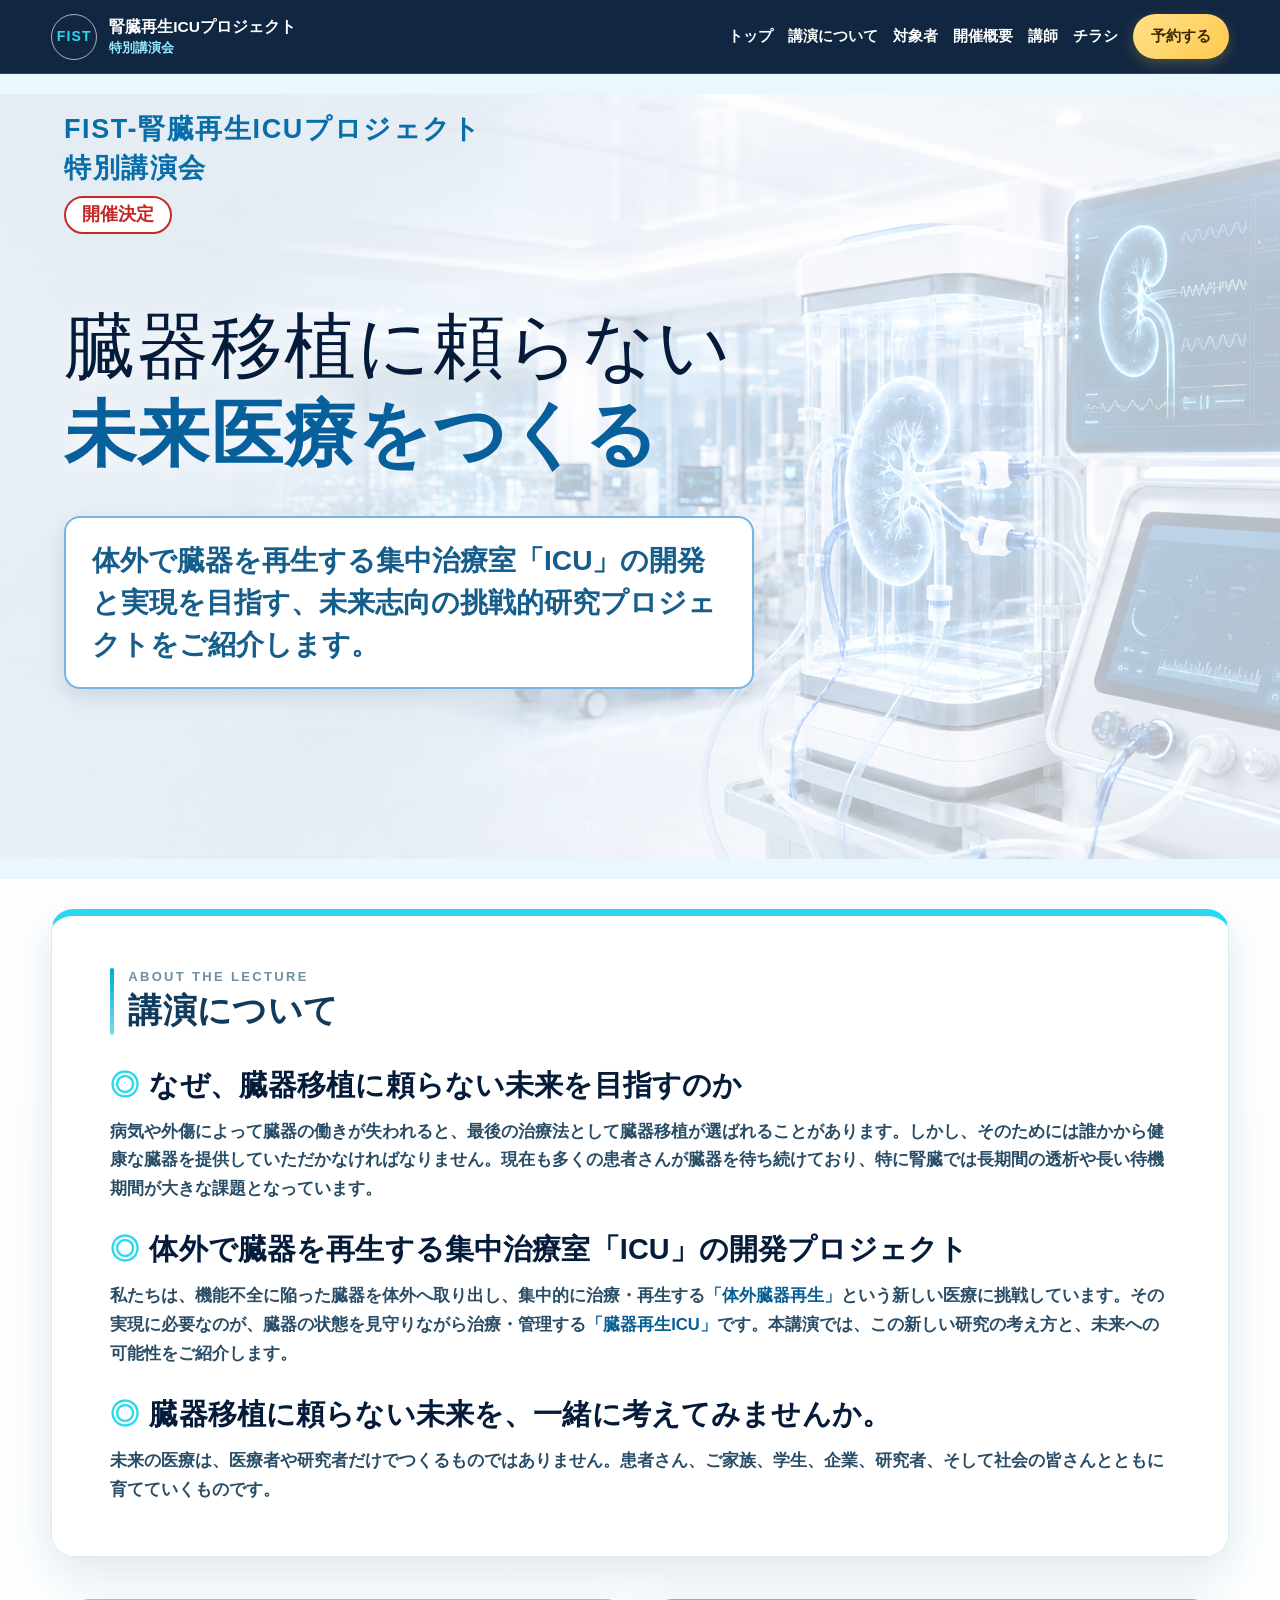
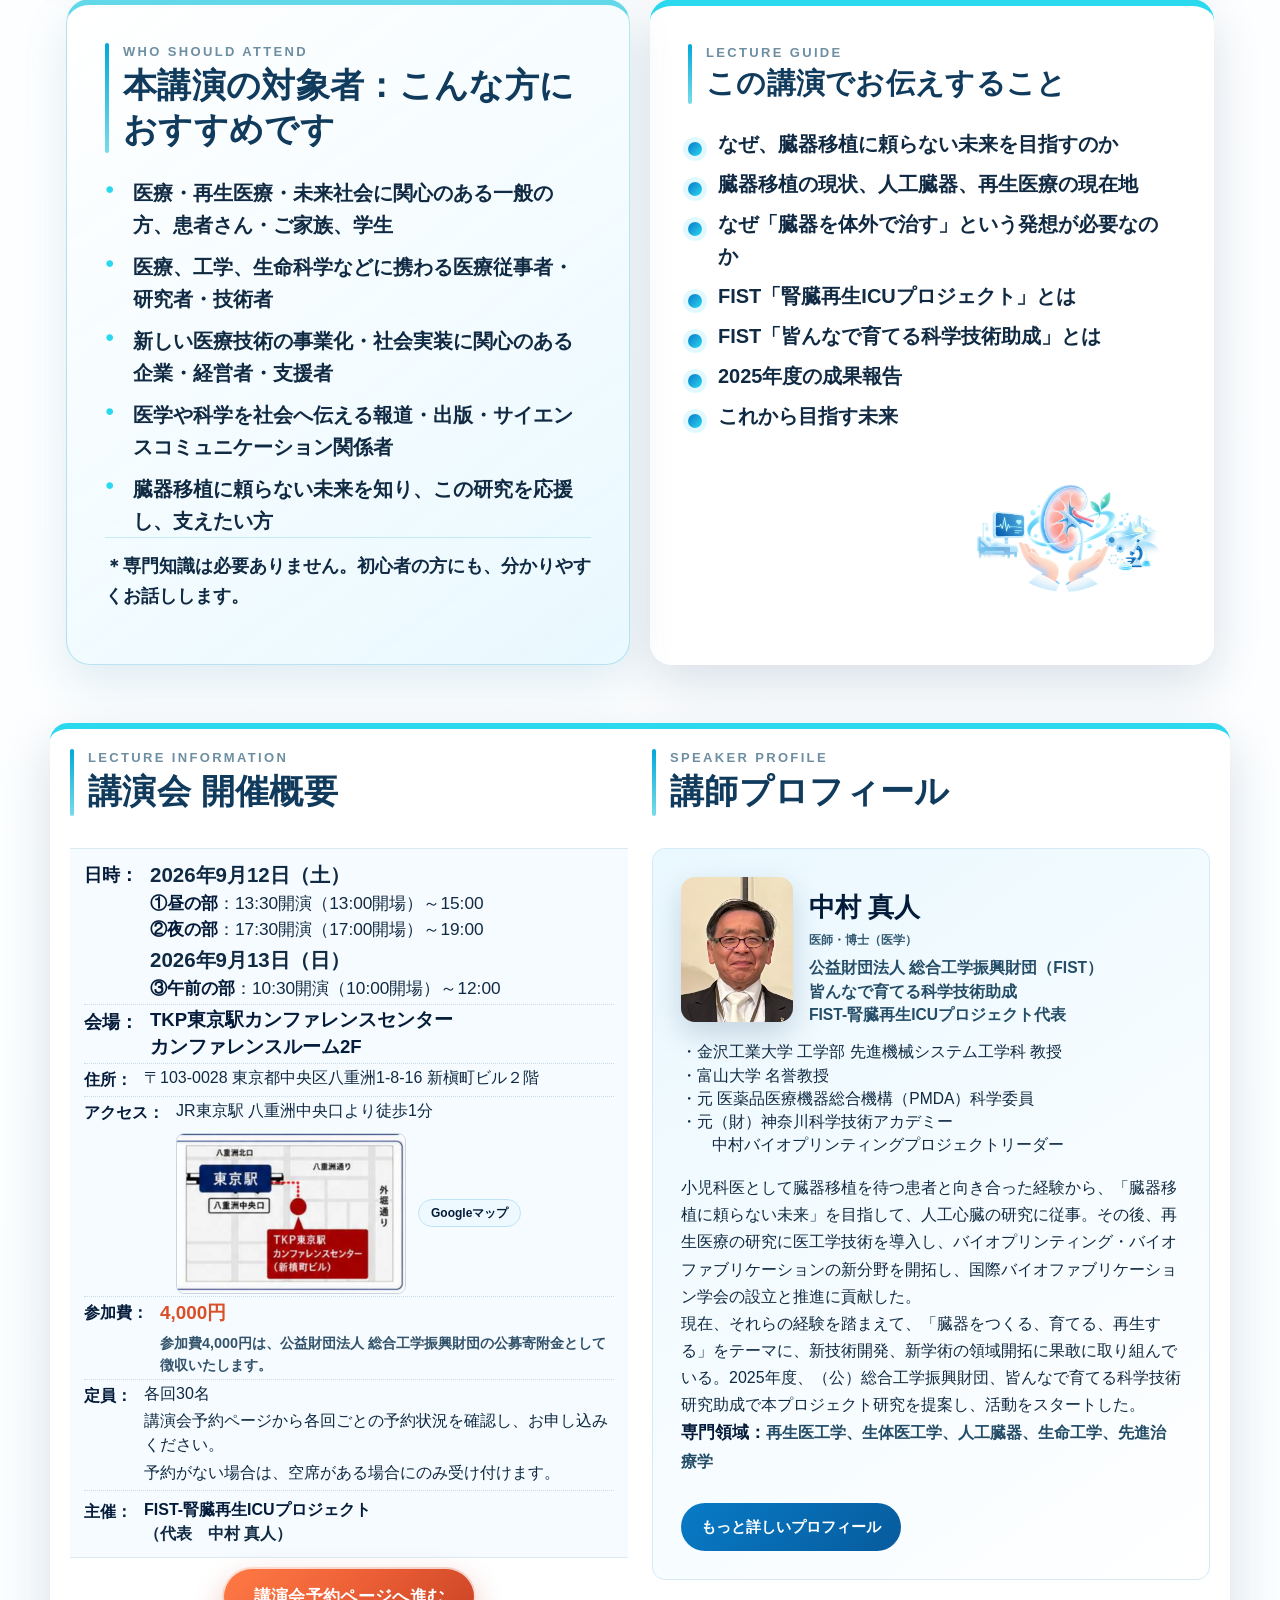
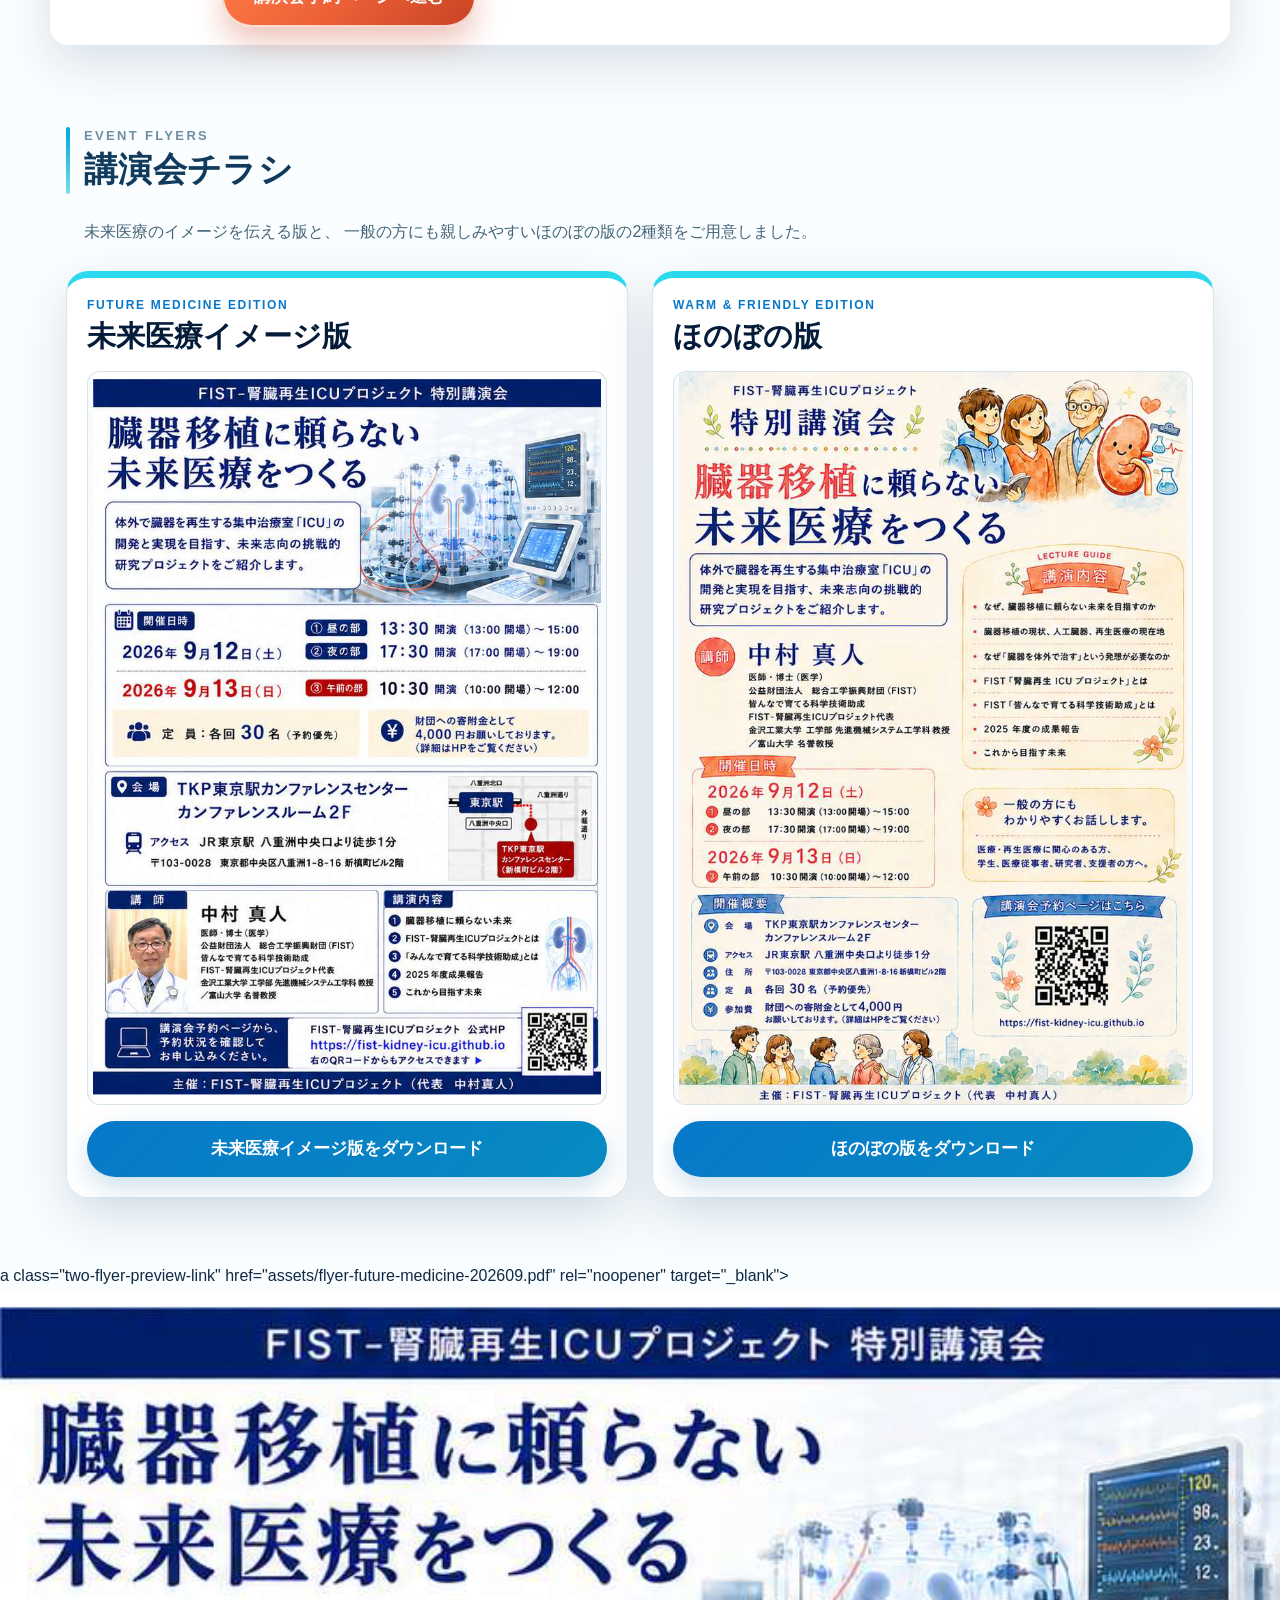
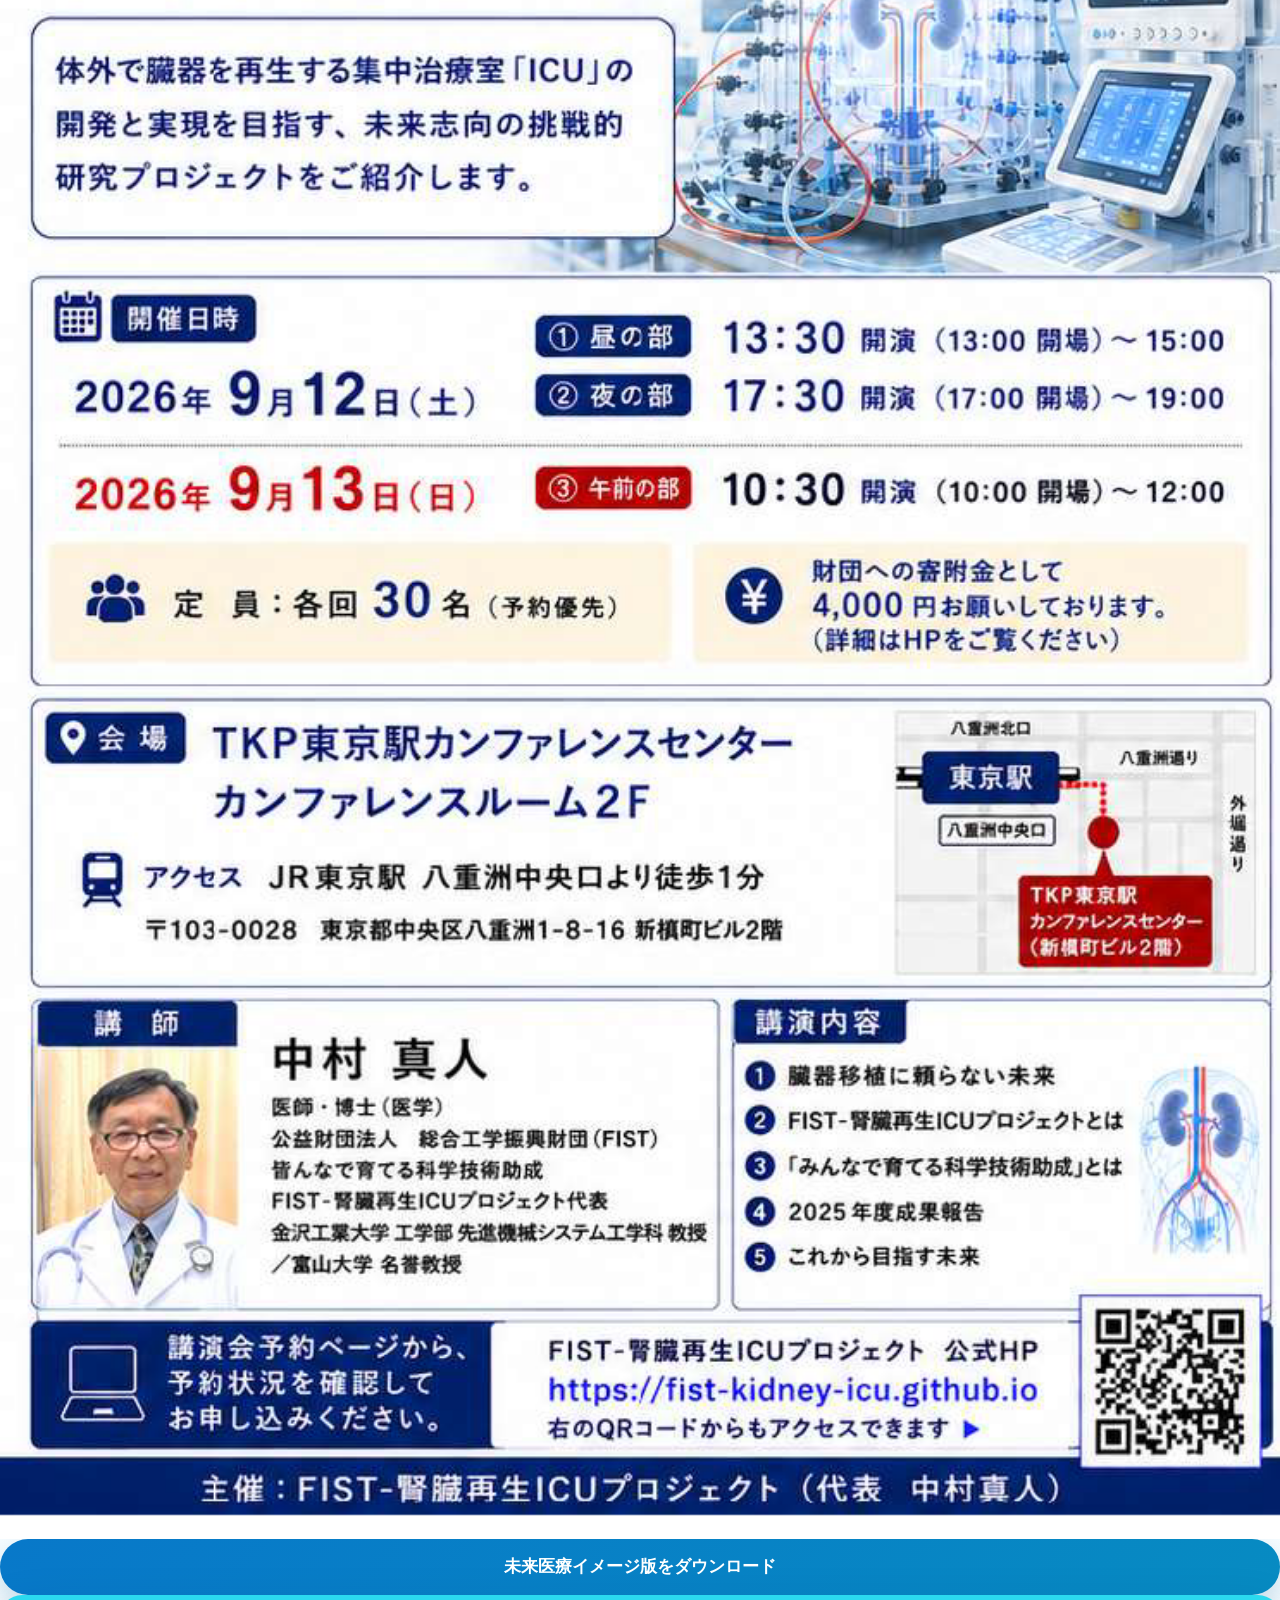
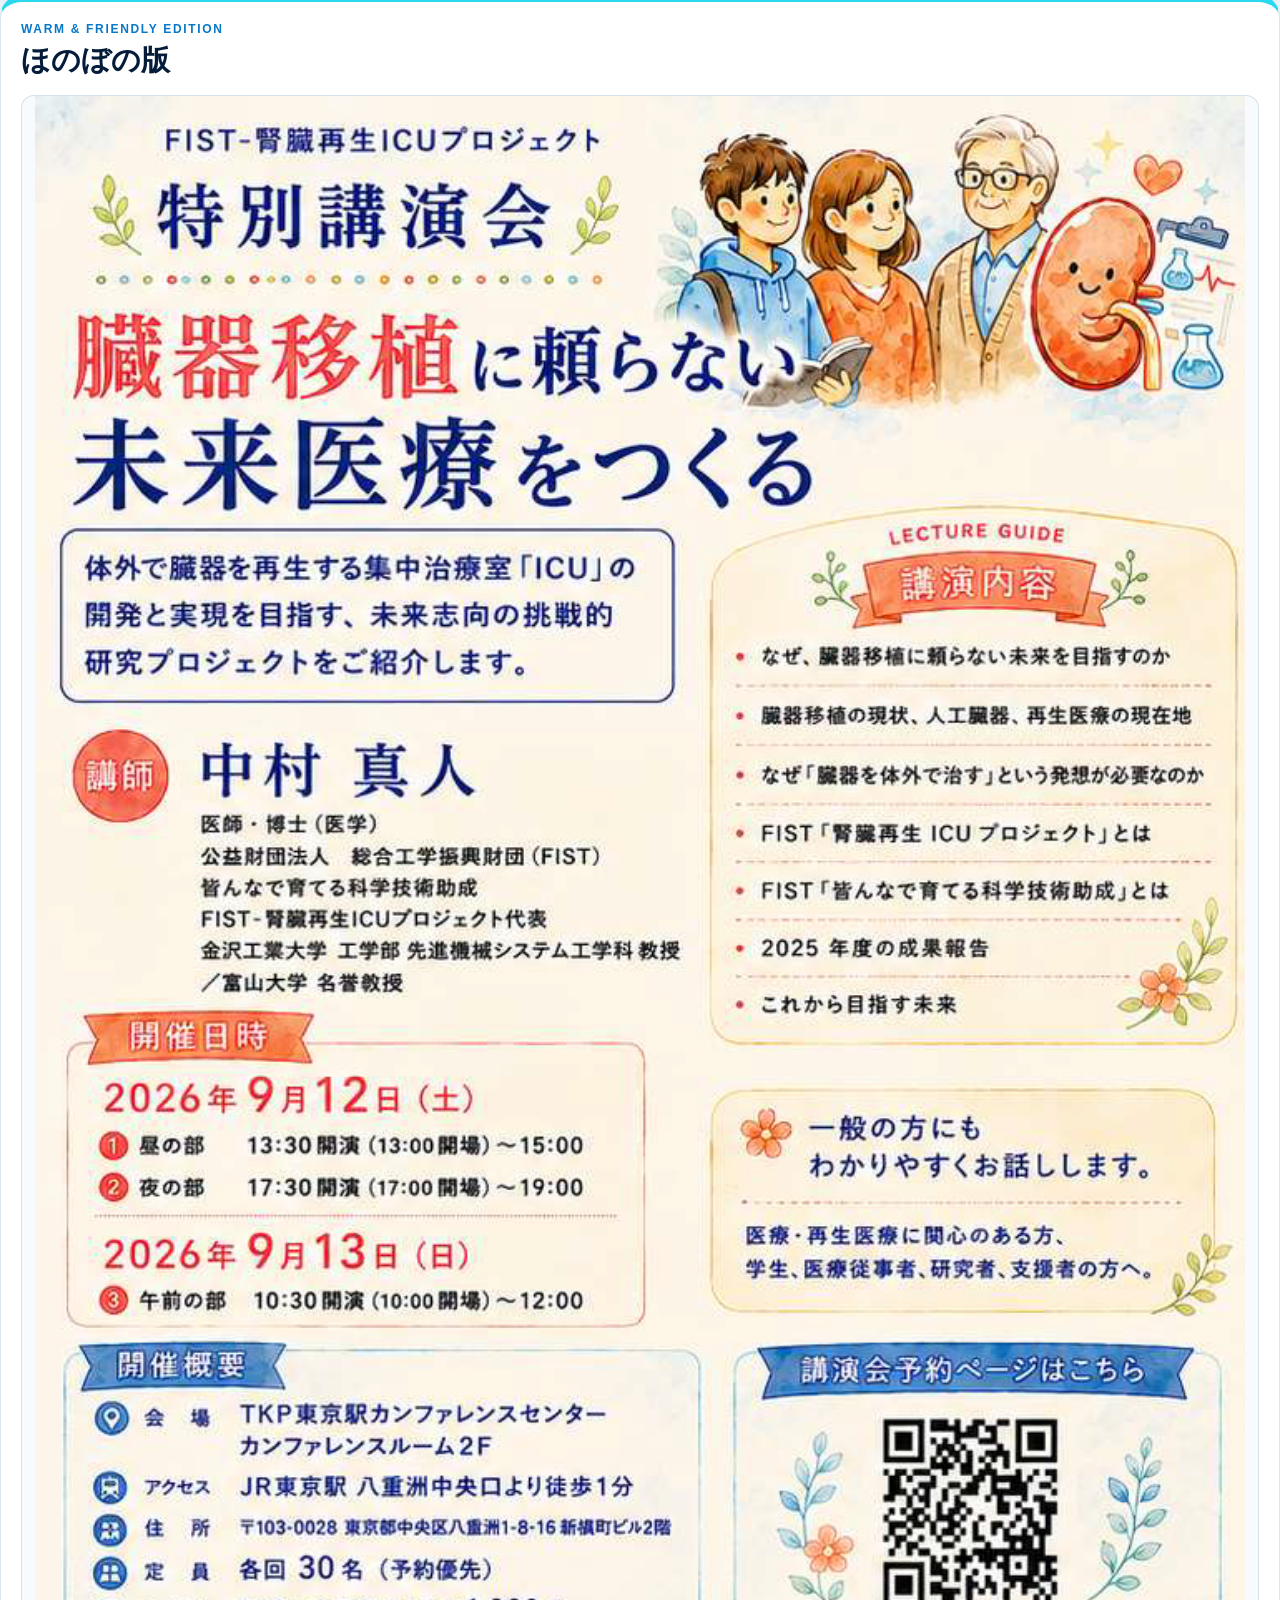
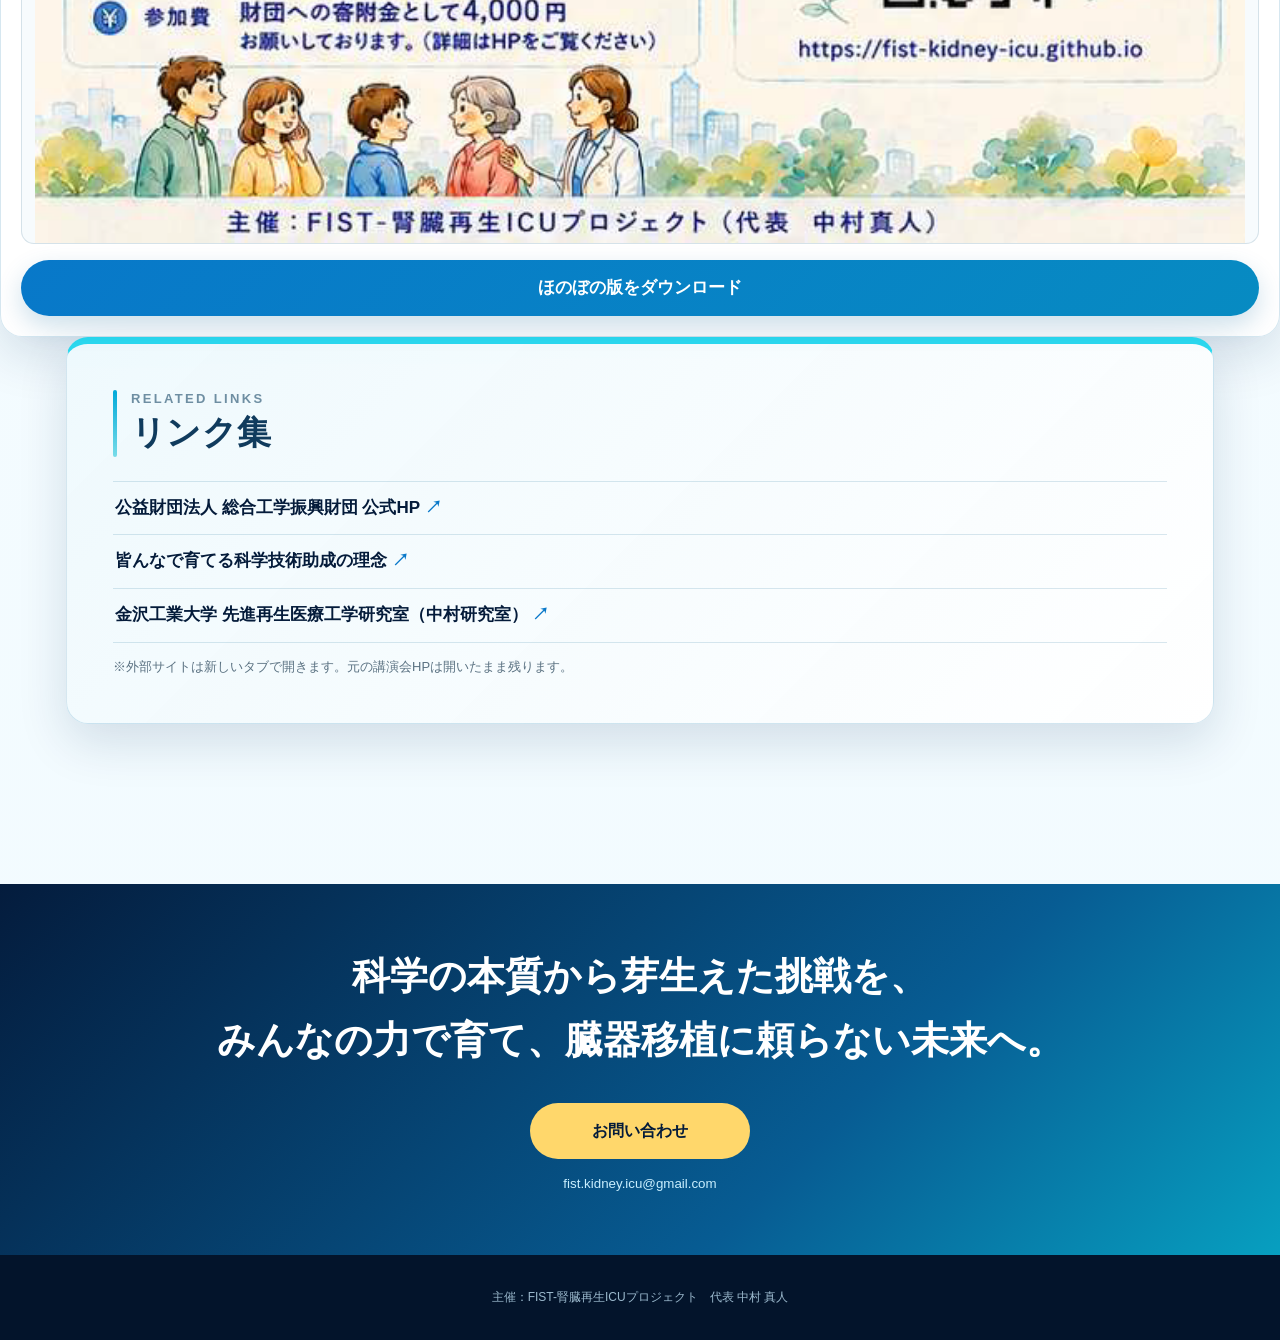
==== commit cb41b5fe: "Update index.html" ====
--- a/index.html
+++ b/index.html
@@ -158,36 +158,84 @@
   <p>・元（財）神奈川科学技術アカデミー</p>
   <p class="speaker-role-sub">中村バイオプリンティングプロジェクトリーダー</p>
 </div><div class="speaker-profile-copy"><p class="speaker-profile-continuous">小児科医として臓器移植を待つ患者と向き合った経験から、「臓器移植に頼らない未来」を目指して、人工心臓の研究に従事。その後、再生医療の研究に医工学技術を導入し、バイオプリンティング・バイオファブリケーションの新分野を開拓し、国際バイオファブリケーション学会の設立と推進に貢献した。<br/>現在、それらの経験を踏まえて、「臓器をつくる、育てる、再生する」をテーマに、新技術開発、新学術の領域開拓に果敢に取り組んでいる。2025年度、（公）総合工学振興財団、皆んなで育てる科学技術研究助成で本プロジェクト研究を提案し、活動をスタートした。</p><p class="speaker-expertise"><strong>専門領域：</strong>再生医工学、生体医工学、人工臓器、生命工学、先進治療学</p><a class="profile-button profile-button-more" href="speaker-profile.html">もっと詳しいプロフィール</a></div></div></article>
-</section><section class="event-flyers-section" id="flyers"><div class="section-heading-centered"><div class="section-heading-block"><p class="section-kicker">EVENT FLYERS</p><h2>講演会チラシ</h2></div><p>未来医療のイメージを伝える版と、一般の方にも親しみやすいほのぼの版の2種類をご用意しました。</p></div><div class="two-flyer-grid"><article class="two-flyer-card"><p class="flyer-edition-label">FUTURE MEDICINE EDITION</p><h3>未来医療イメージ版</h3><!-- 未来医療イメージ版 -->
-<a class="two-flyer-preview-link"
-   href="assets/flyer-future-medicine-202609.pdf?v=20260817"
-   rel="noopener"
-   target="_blank">
-  <img alt="未来医療イメージ版のFIST特別講演会チラシ"
-       class="two-flyer-image"
-       src="assets/flyer-future-medicine-202609.png?v=20260817"/>
-</a>
-
-<a class="flyer-download-button"
-   download
-   href="assets/flyer-future-medicine-202609.pdf?v=20260817">
-  未来医療イメージ版をダウンロード
-</a>
-<!-- ほのぼの版 -->
-<a class="two-flyer-preview-link"
-   href="assets/flyer-warm-friendly-202609.pdf?v=20260817"
-   rel="noopener"
-   target="_blank">
-  <img alt="ほのぼの版のFIST特別講演会チラシ"
-       class="two-flyer-image"
-       src="assets/flyer-warm-friendly-202609.png?v=20260817"/>
-</a>
-
-<a class="flyer-download-button"
-   download
-   href="assets/flyer-warm-friendly-202609.pdf?v=20260817">
-  ほのぼの版をダウンロード
-</a>
+</section>
+<section class="event-flyers-section" id="flyers">
+
+  <div class="section-heading-centered">
+    <div class="section-heading-block">
+      <p class="section-kicker">EVENT FLYERS</p>
+      <h2>講演会チラシ</h2>
+    </div>
+
+    <p>
+      未来医療のイメージを伝える版と、
+      一般の方にも親しみやすいほのぼの版の2種類をご用意しました。
+    </p>
+  </div>
+
+
+  <div class="two-flyer-grid">
+
+    <!-- 未来医療イメージ版 -->
+    <article class="two-flyer-card">
+
+      <p class="flyer-edition-label">
+        FUTURE MEDICINE EDITION
+      </p>
+
+      <h3>未来医療イメージ版</h3>
+
+      <a class="two-flyer-preview-link"
+         href="assets/flyer-future-medicine-202609.pdf?v=20260817"
+         rel="noopener"
+         target="_blank">
+
+        <img
+          class="two-flyer-image"
+          src="assets/flyer-future-medicine-202609.png?v=20260817"
+          alt="未来医療イメージ版のFIST特別講演会チラシ">
+      </a>
+
+      <a class="flyer-download-button"
+         download
+         href="assets/flyer-future-medicine-202609.pdf?v=20260817">
+        未来医療イメージ版をダウンロード
+      </a>
+
+    </article>
+
+
+    <!-- ほのぼの版 -->
+    <article class="two-flyer-card">
+
+      <p class="flyer-edition-label">
+        WARM &amp; FRIENDLY EDITION
+      </p>
+
+      <h3>ほのぼの版</h3>
+
+      <a class="two-flyer-preview-link"
+         href="assets/flyer-warm-friendly-202609.pdf?v=20260817"
+         rel="noopener"
+         target="_blank">
+
+        <img
+          class="two-flyer-image"
+          src="assets/flyer-warm-friendly-202609.png?v=20260817"
+          alt="ほのぼの版のFIST特別講演会チラシ">
+      </a>
+
+      <a class="flyer-download-button"
+         download
+         href="assets/flyer-warm-friendly-202609.pdf?v=20260817">
+        ほのぼの版をダウンロード
+      </a>
+
+    </article>
+
+  </div>
+
+</section>
                                                                                                                                                                                                                                                                                                                                                                                                            a class="two-flyer-preview-link" href="assets/flyer-future-medicine-202609.pdf" rel="noopener" target="_blank"><img alt="未来医療イメージ版のFIST特別講演会チラシ" class="two-flyer-image" src="assets/flyer-future-medicine-202609.png?v=2"/></a><a class="flyer-download-button" download="" href="assets/flyer-future-medicine-202609.pdf">未来医療イメージ版をダウンロード</a></article><article class="two-flyer-card"><p class="flyer-edition-label">WARM &amp; FRIENDLY EDITION</p><h3>ほのぼの版</h3><a class="two-flyer-preview-link" href="assets/flyer-warm-friendly-202609.png?" rel="noopener" target="_blank"><img alt="ほのぼの版のFIST特別講演会チラシ" class="two-flyer-image" src="assets/flyer-warm-friendly-202609.png"/></a><a class="flyer-download-button" download="" href="assets/flyer-warm-friendly-202609.pdf">ほのぼの版をダウンロード</a></article></div></section><section class="related-links-section" id="links"><div class="related-links-box"><div class="section-heading-block"><p class="section-kicker">RELATED LINKS</p><h2>リンク集</h2></div><div class="related-links-list related-links-compact"><a class="related-link-line" href="https://www.fist.or.jp/" rel="noopener noreferrer" target="_blank">公益財団法人 総合工学振興財団 公式HP</a><a class="related-link-line" href="https://www.fist.or.jp/2024goaisatu.html" rel="noopener noreferrer" target="_blank">皆んなで育てる科学技術助成の理念</a><a class="related-link-line" href="https://kitnet.jp/laboratories/labo0247/index.html" rel="noopener noreferrer" target="_blank">金沢工業大学 先進再生医療工学研究室（中村研究室）</a></div><p class="external-link-note">※外部サイトは新しいタブで開きます。元の講演会HPは開いたまま残ります。</p></div></section><section class="closing">
 <p class="closing-message">
 <span>科学の本質から芽生えた挑戦を、</span>
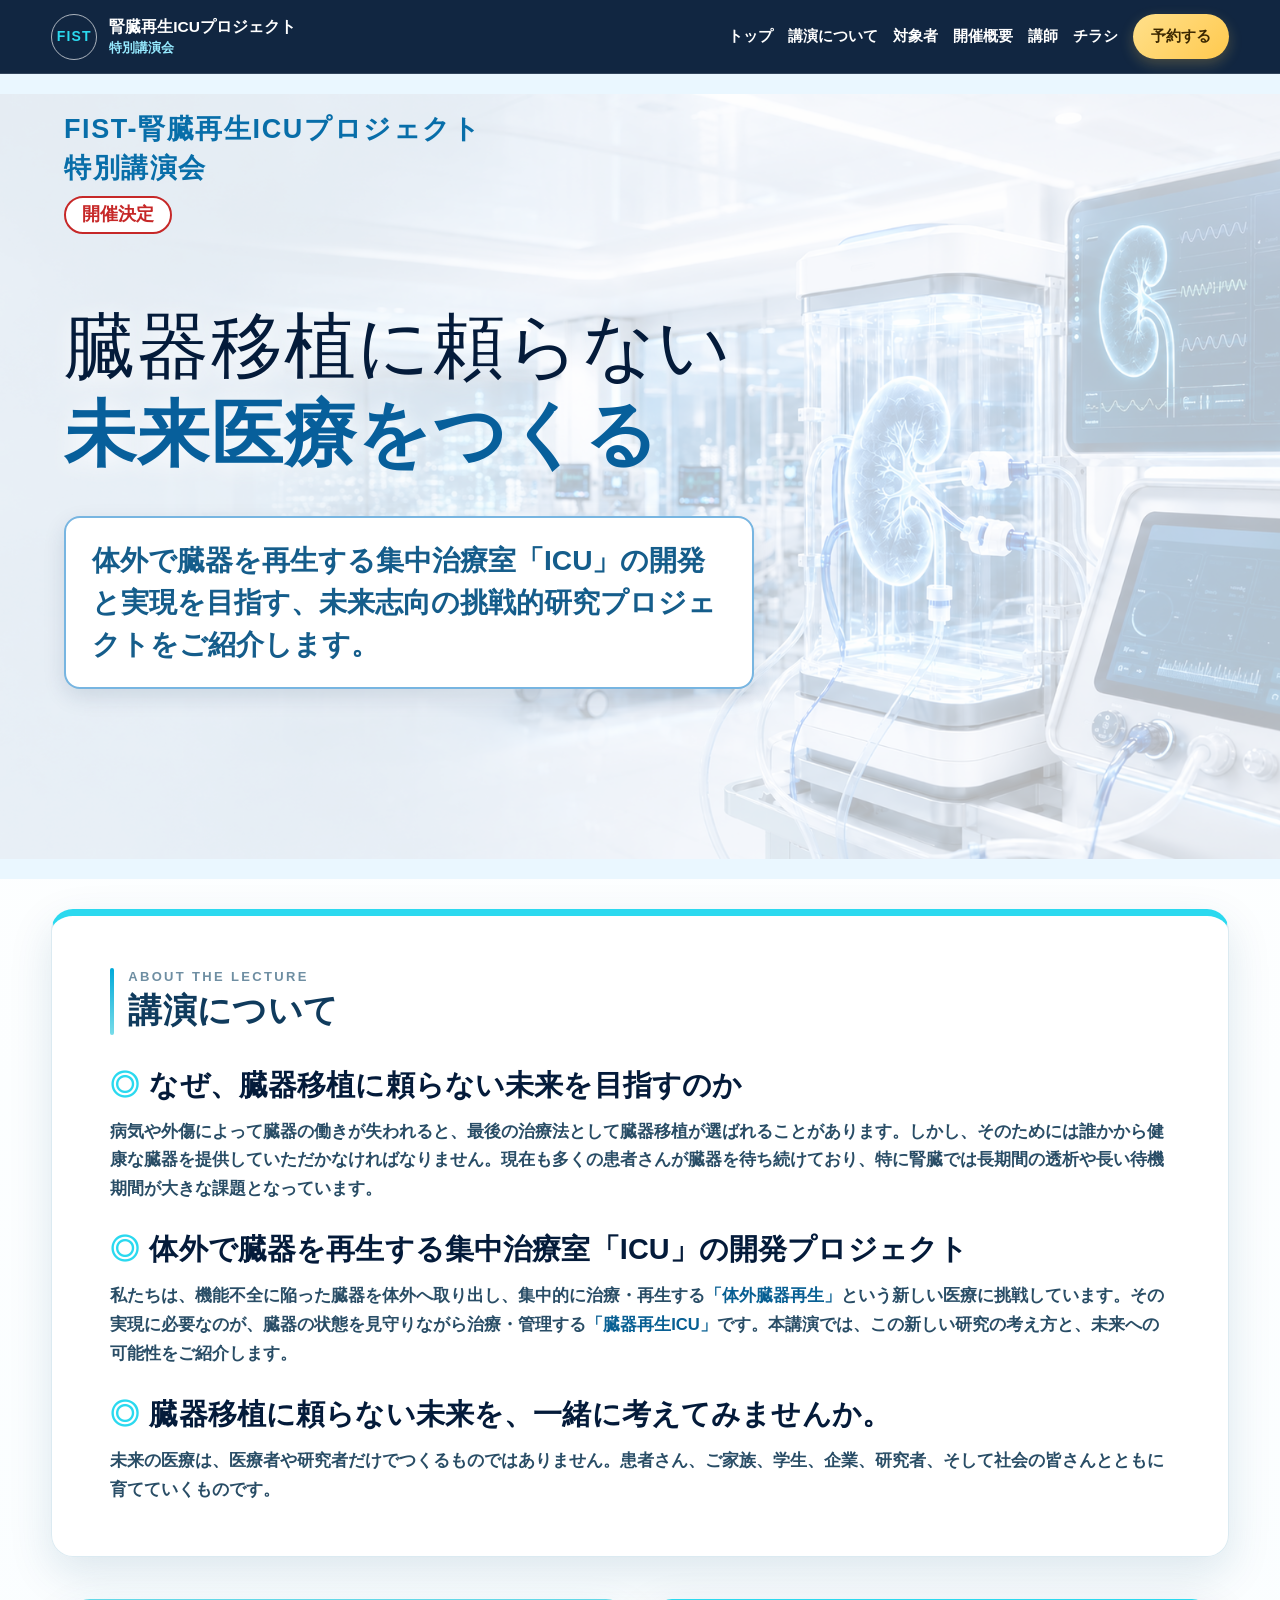
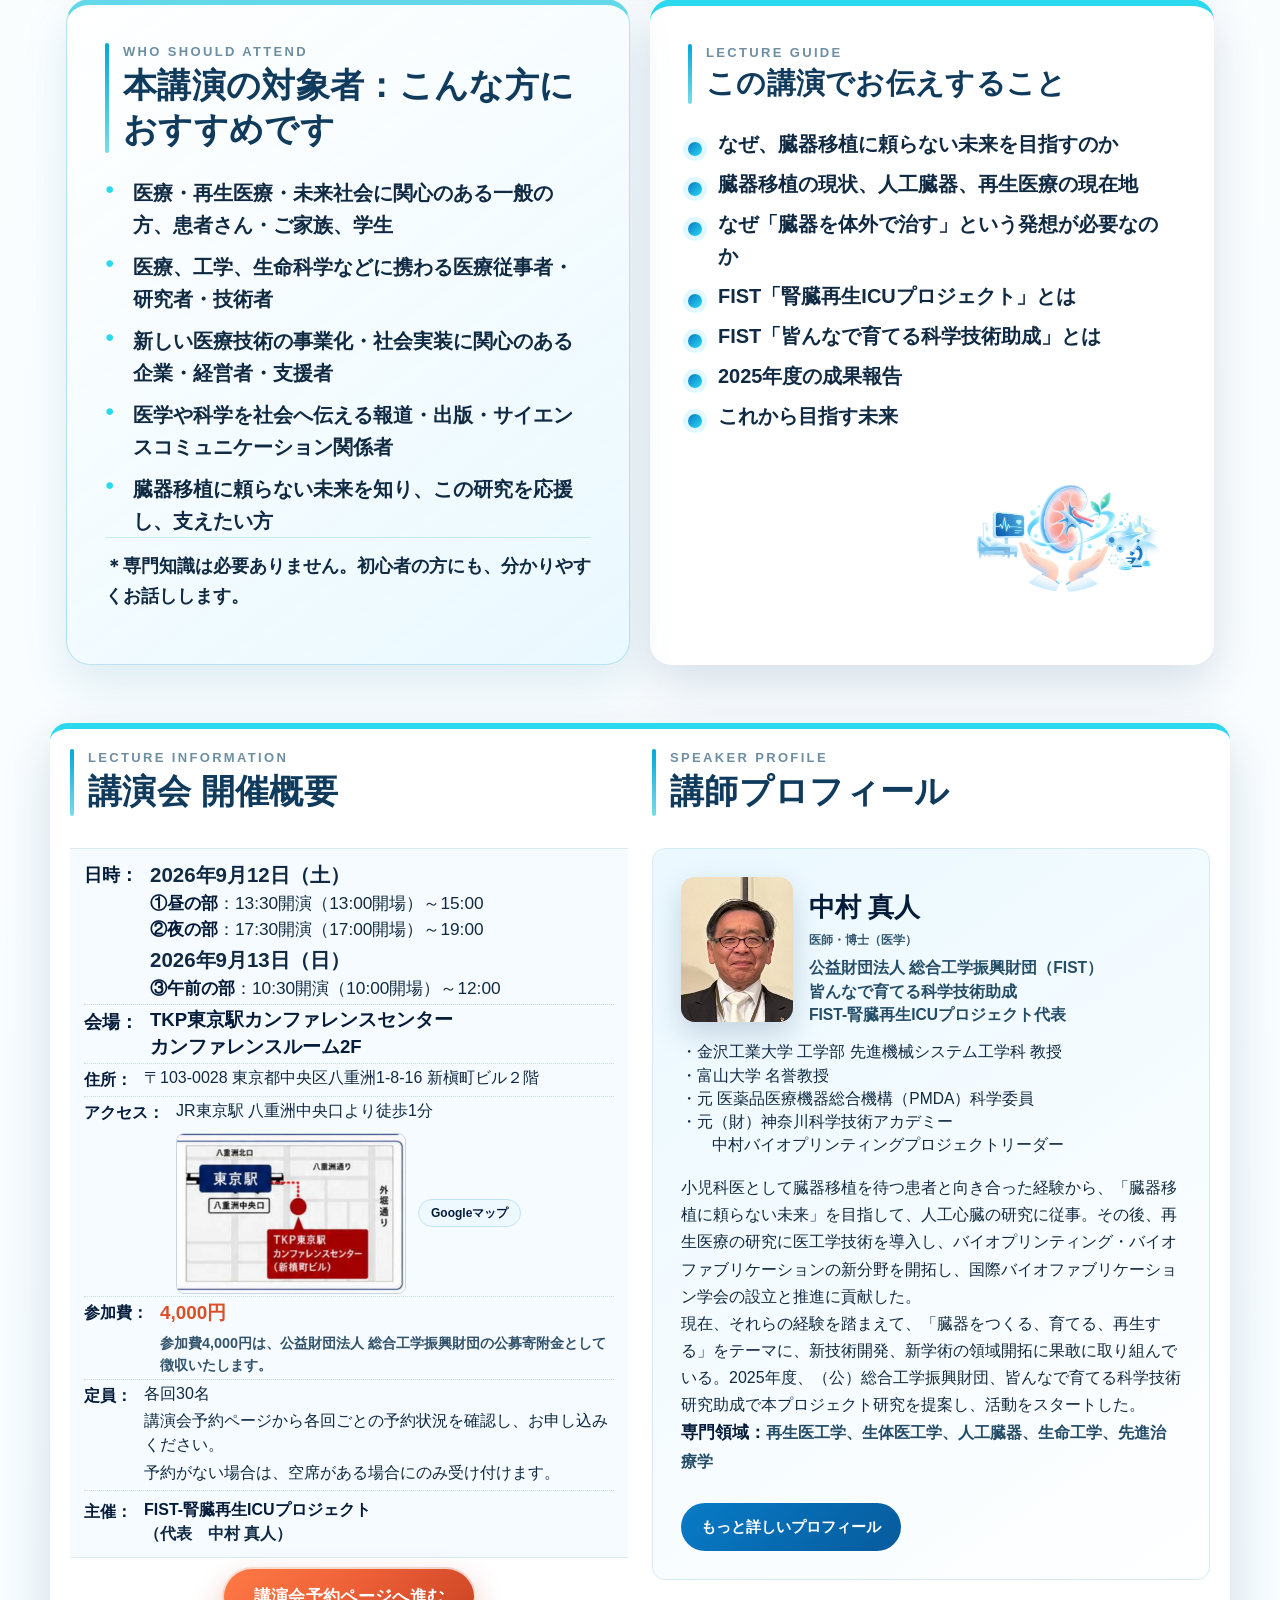
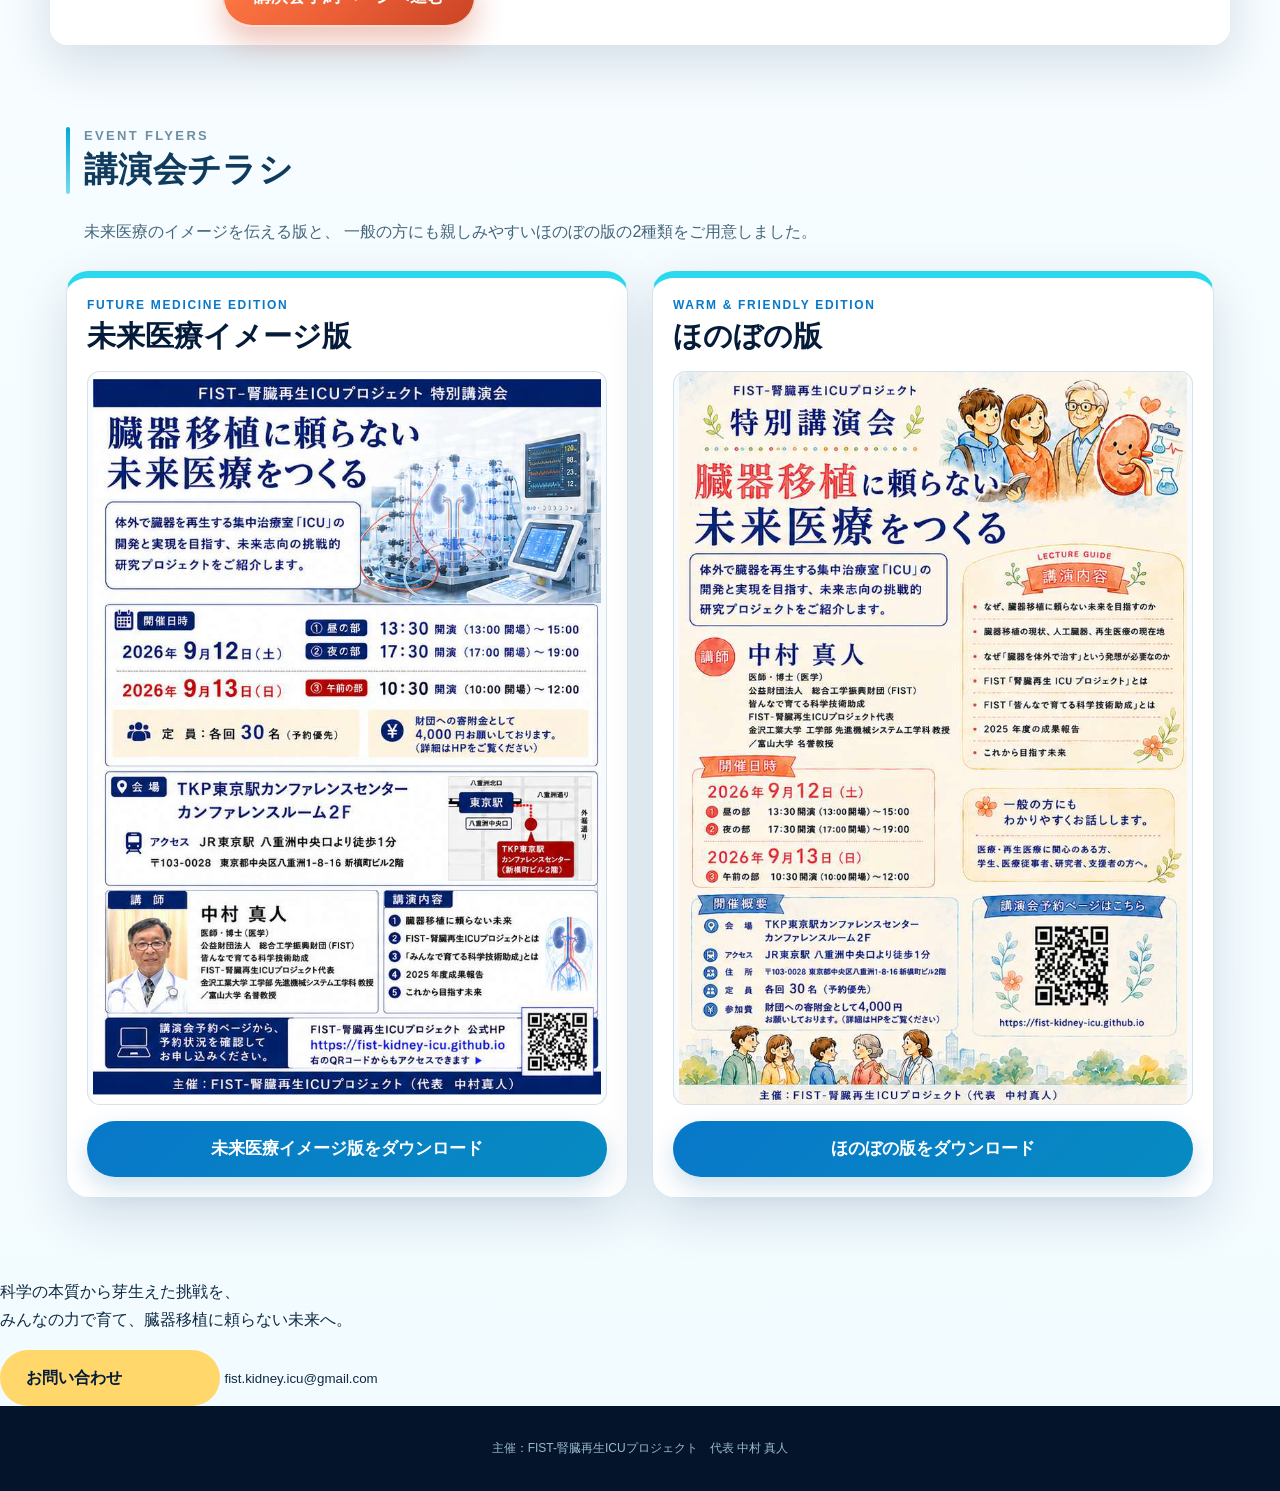
==== commit 57ebf6e7: "remove old flyer code" ====
--- a/index.html
+++ b/index.html
@@ -236,7 +236,6 @@
   </div>
 
 </section>
-                                                                                                                                                                                                                                                                                                                                                                                                           a class="two-flyer-preview-link" href="assets/flyer-future-medicine-202609.pdf" rel="noopener" target="_blank"><img alt="未来医療イメージ版のFIST特別講演会チラシ" class="two-flyer-image" src="assets/flyer-future-medicine-202609.png?v=2"/></a><a class="flyer-download-button" download="" href="assets/flyer-future-medicine-202609.pdf">未来医療イメージ版をダウンロード</a></article><article class="two-flyer-card"><p class="flyer-edition-label">WARM &amp; FRIENDLY EDITION</p><h3>ほのぼの版</h3><a class="two-flyer-preview-link" href="assets/flyer-warm-friendly-202609.png?" rel="noopener" target="_blank"><img alt="ほのぼの版のFIST特別講演会チラシ" class="two-flyer-image" src="assets/flyer-warm-friendly-202609.png"/></a><a class="flyer-download-button" download="" href="assets/flyer-warm-friendly-202609.pdf">ほのぼの版をダウンロード</a></article></div></section><section class="related-links-section" id="links"><div class="related-links-box"><div class="section-heading-block"><p class="section-kicker">RELATED LINKS</p><h2>リンク集</h2></div><div class="related-links-list related-links-compact"><a class="related-link-line" href="https://www.fist.or.jp/" rel="noopener noreferrer" target="_blank">公益財団法人 総合工学振興財団 公式HP</a><a class="related-link-line" href="https://www.fist.or.jp/2024goaisatu.html" rel="noopener noreferrer" target="_blank">皆んなで育てる科学技術助成の理念</a><a class="related-link-line" href="https://kitnet.jp/laboratories/labo0247/index.html" rel="noopener noreferrer" target="_blank">金沢工業大学 先進再生医療工学研究室（中村研究室）</a></div><p class="external-link-note">※外部サイトは新しいタブで開きます。元の講演会HPは開いたまま残ります。</p></div></section><section class="closing">
 <p class="closing-message">
 <span>科学の本質から芽生えた挑戦を、</span>
 <span>みんなの力で育て、臓器移植に頼らない未来へ。</span>
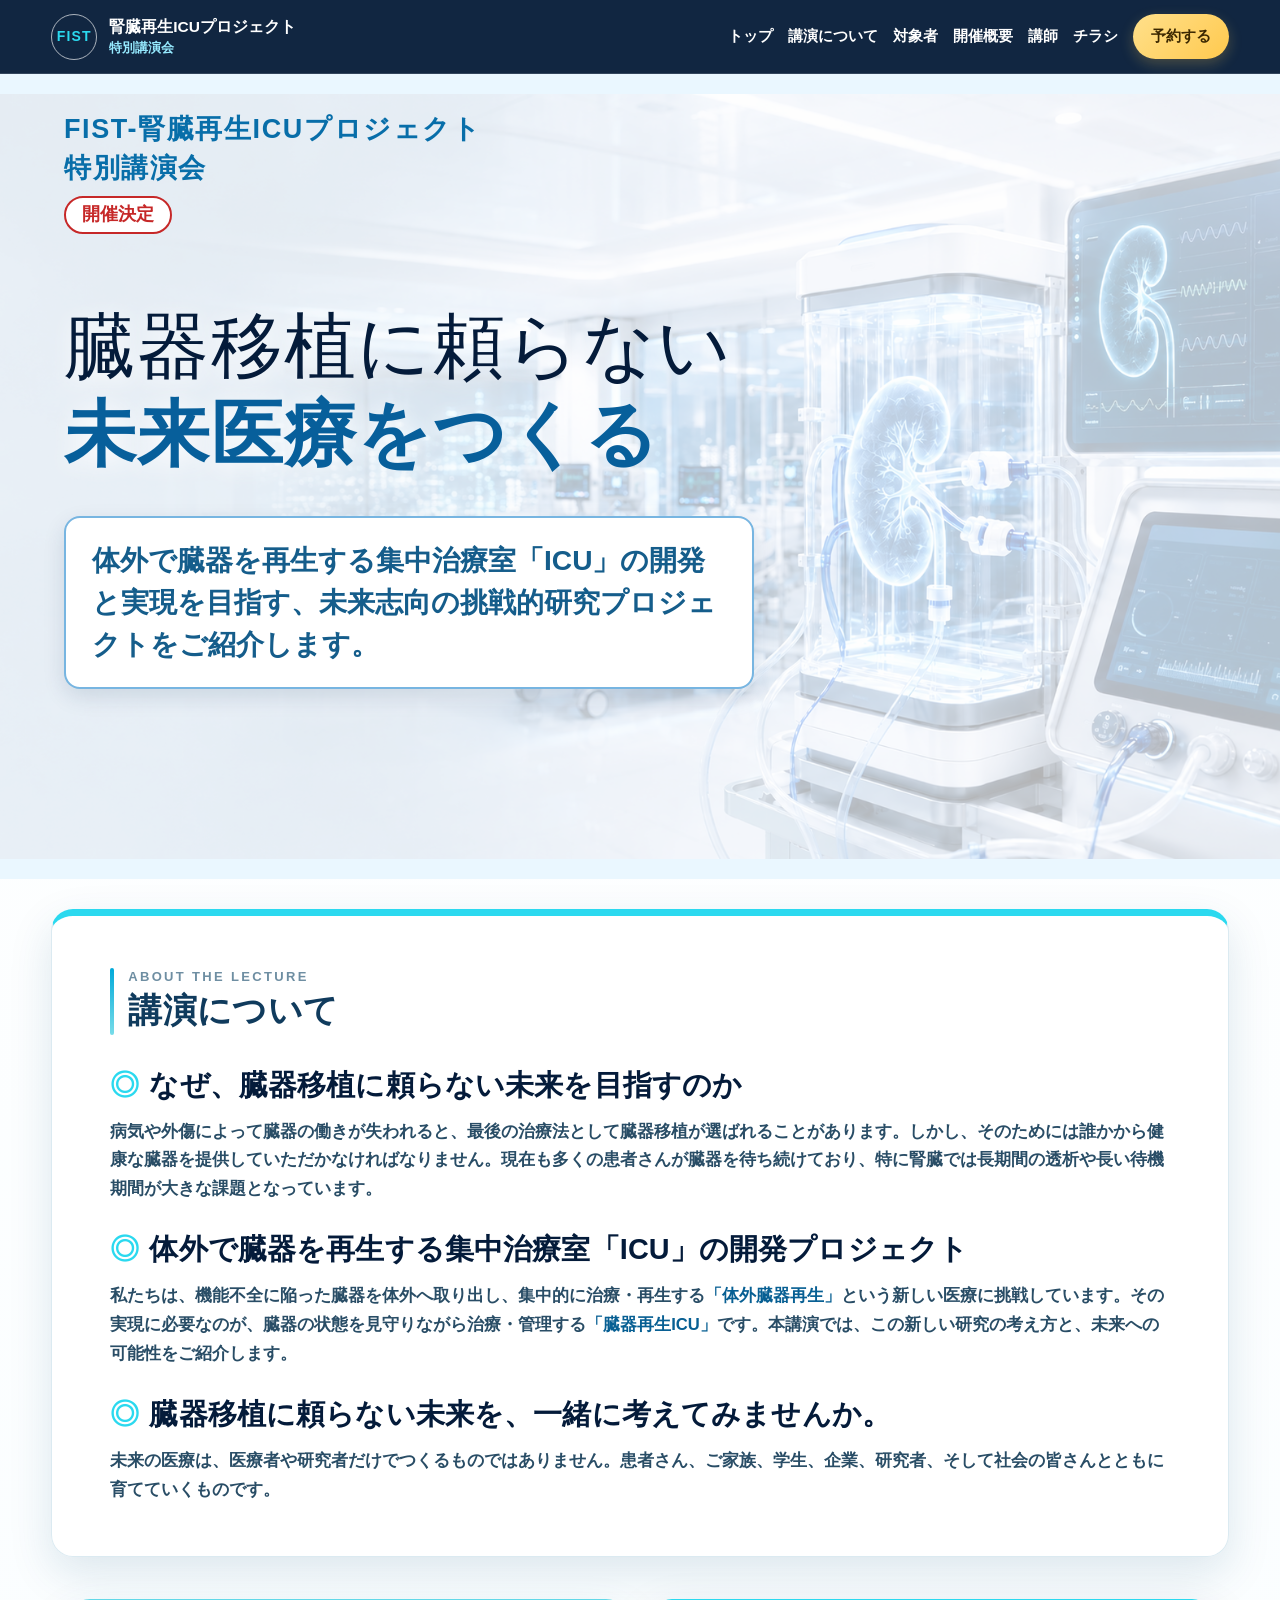
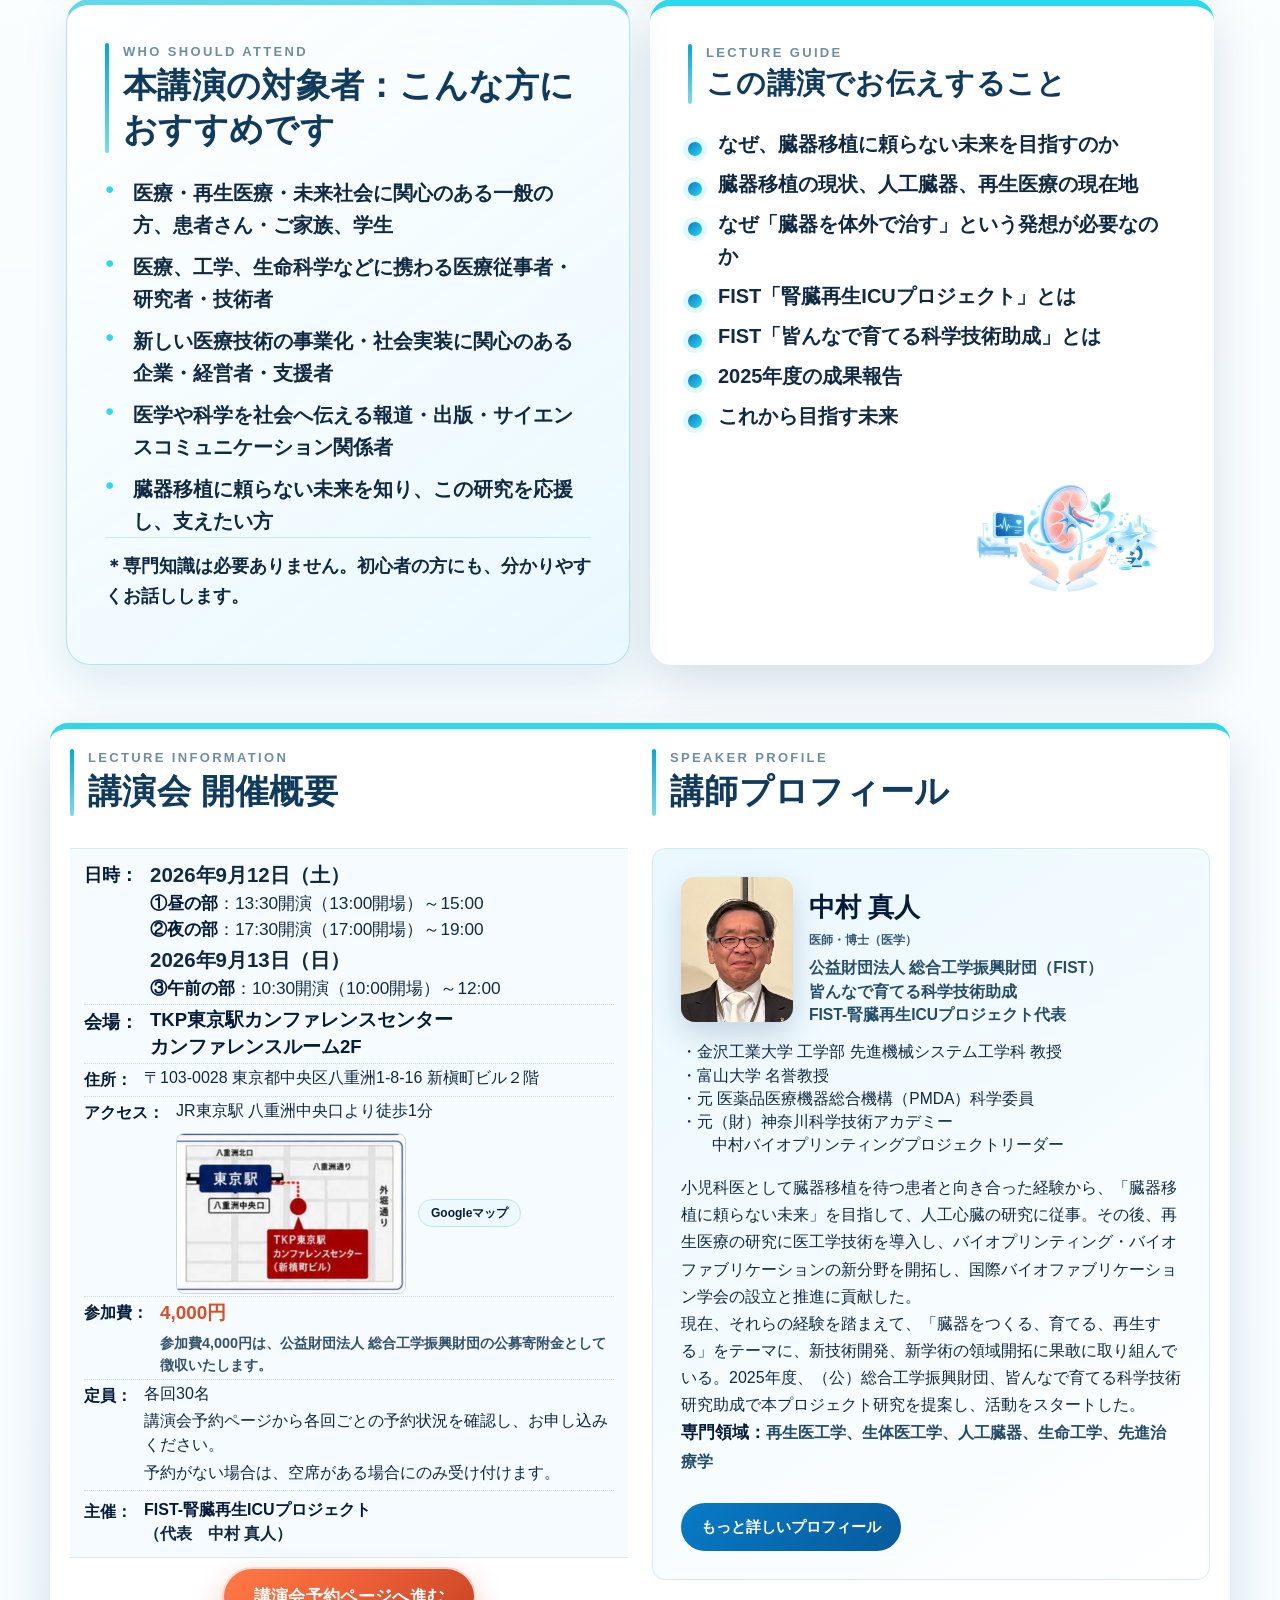
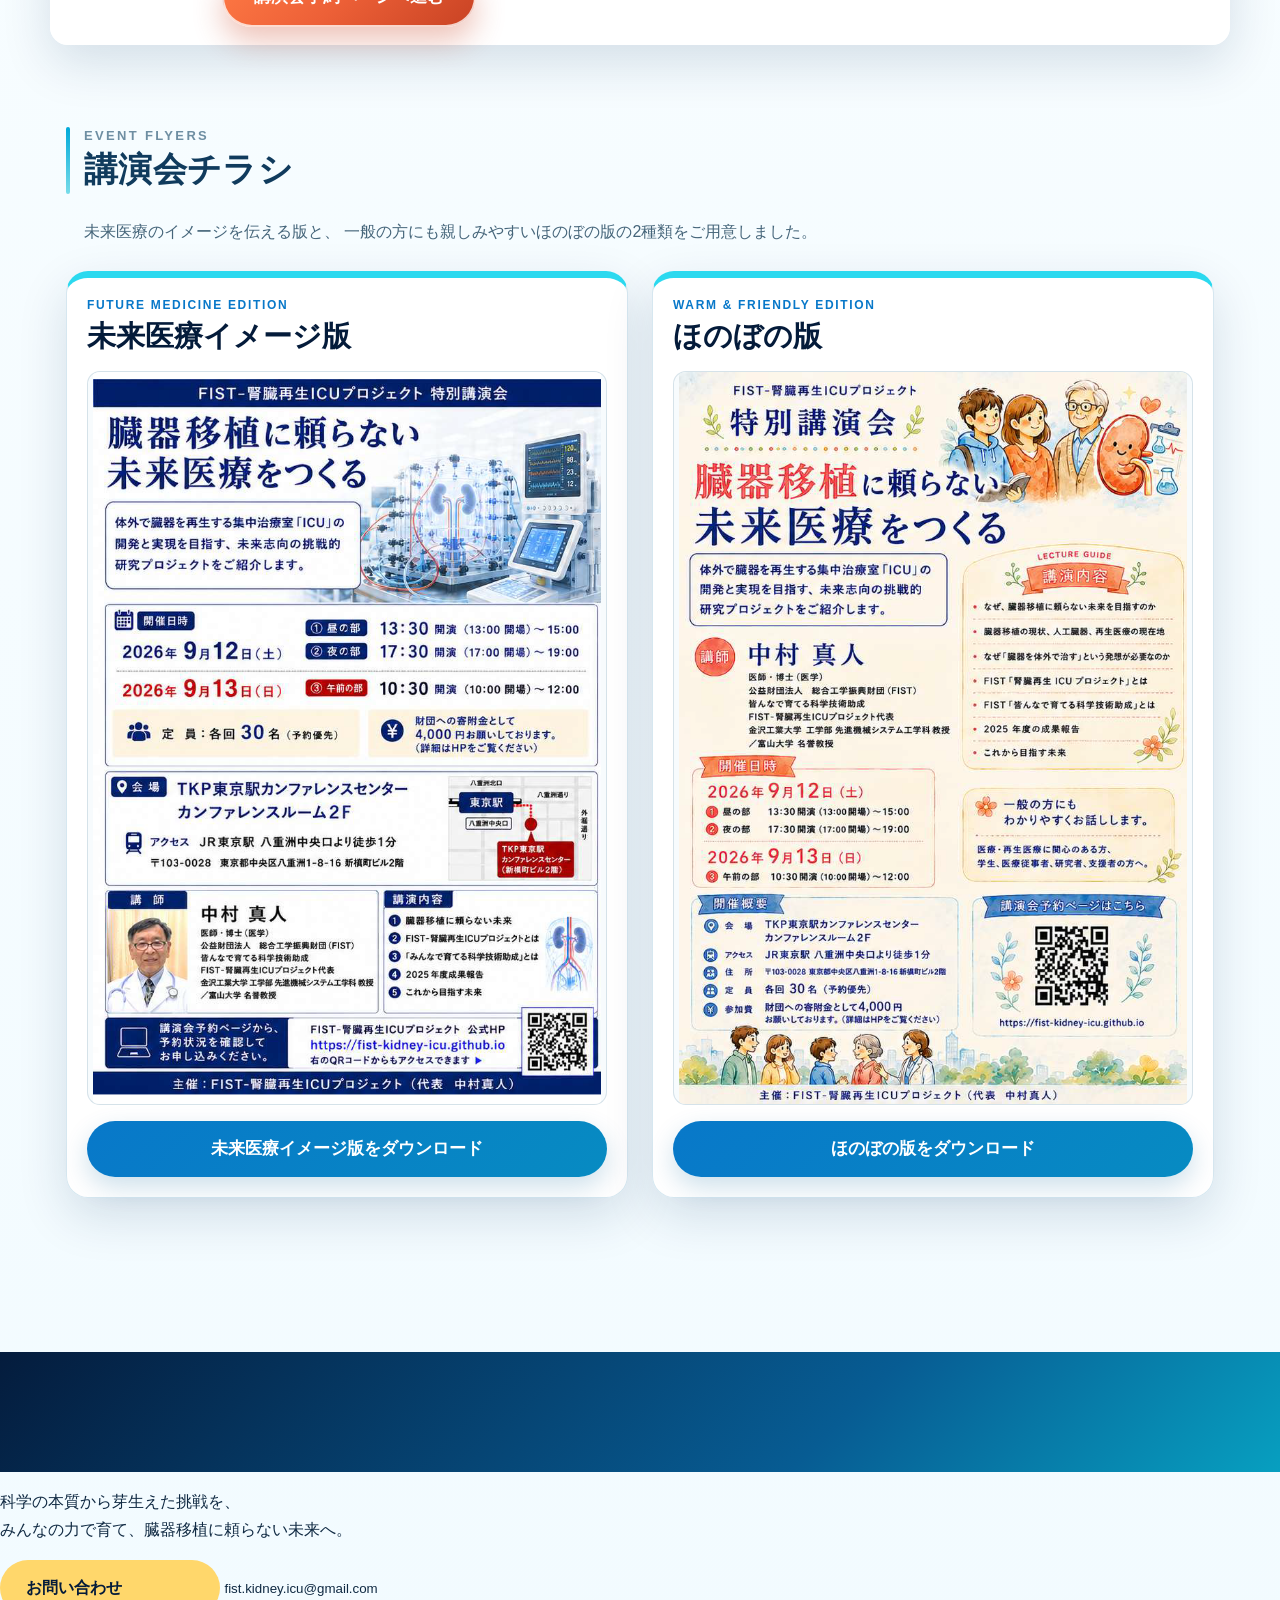
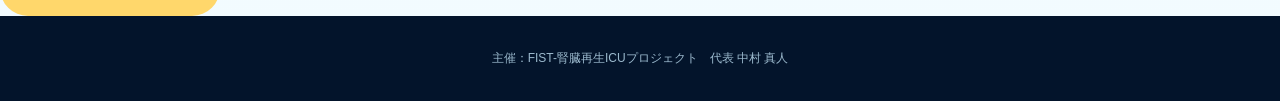
==== commit d5f5f1b5: "Restore closing section" ====
--- a/index.html
+++ b/index.html
@@ -236,6 +236,7 @@
   </div>
 
 </section>
+<section class="closing"></section>
 <p class="closing-message">
 <span>科学の本質から芽生えた挑戦を、</span>
 <span>みんなの力で育て、臓器移植に頼らない未来へ。</span>
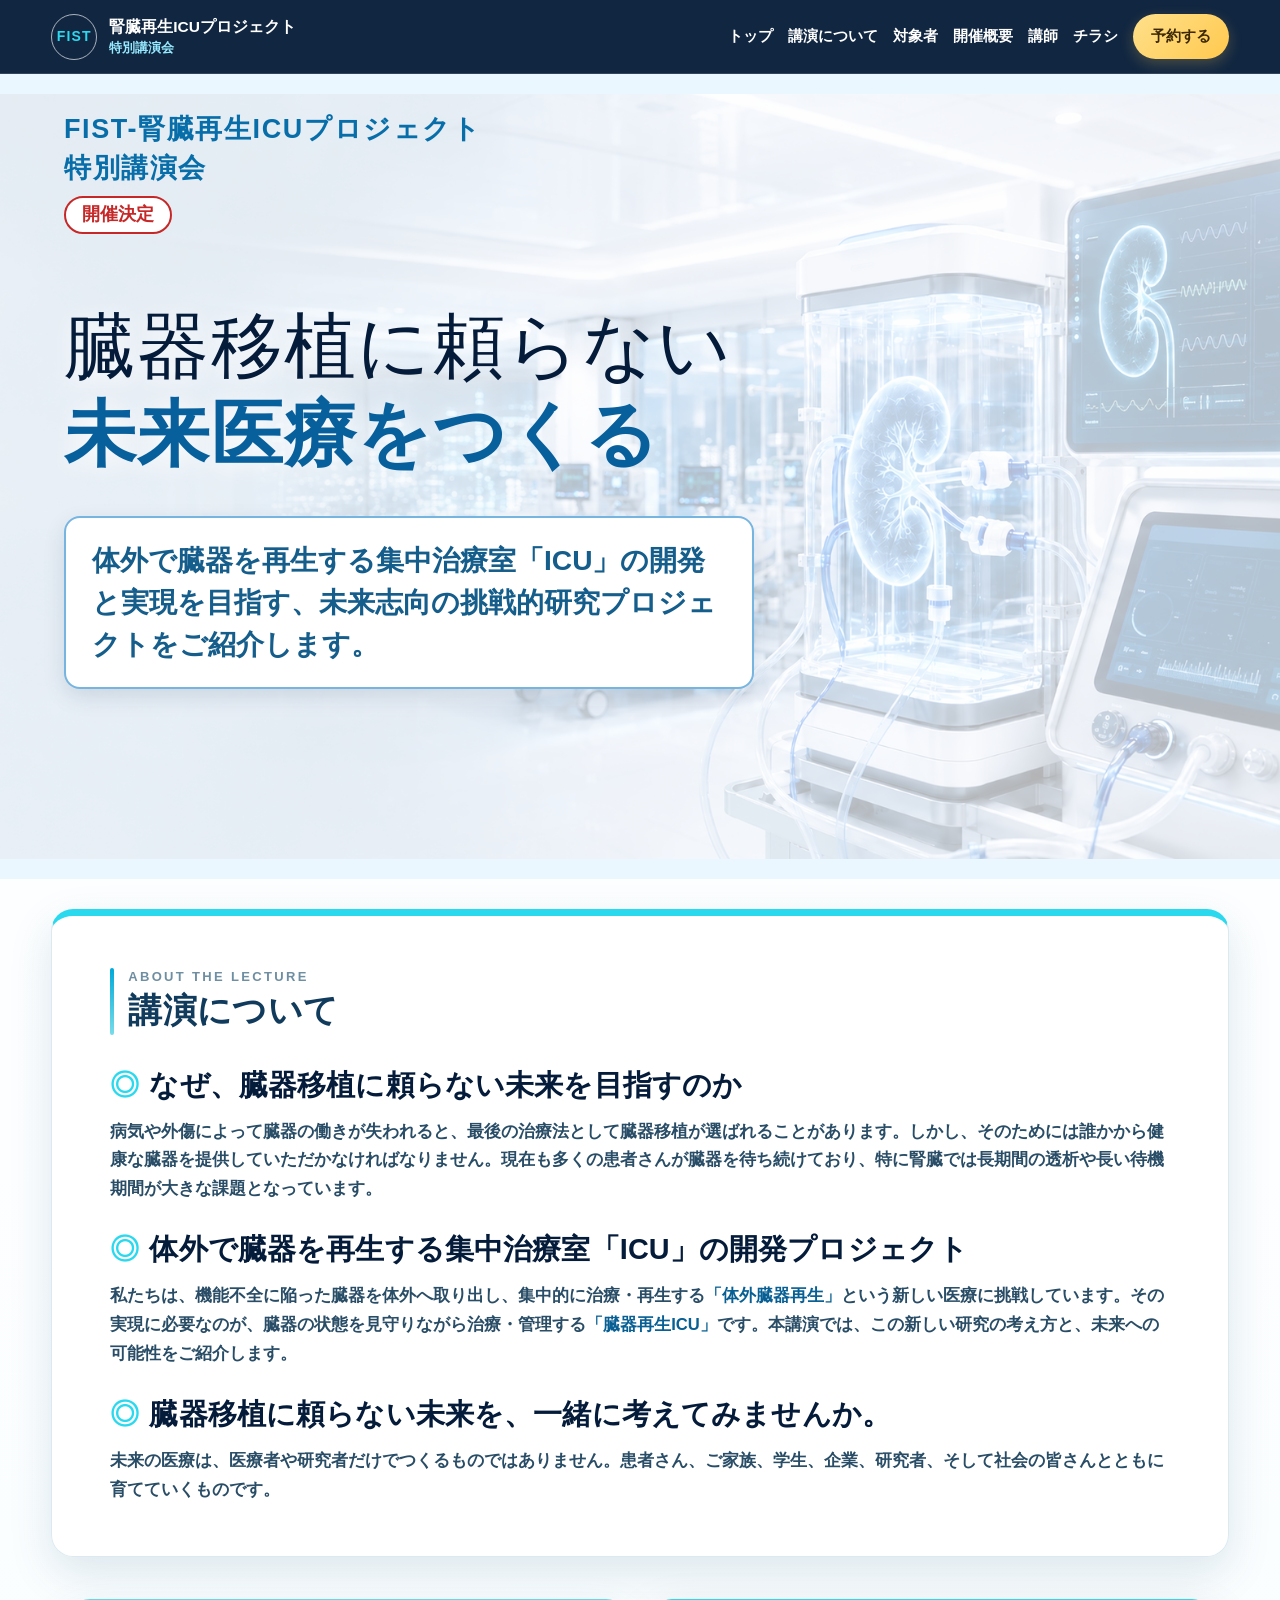
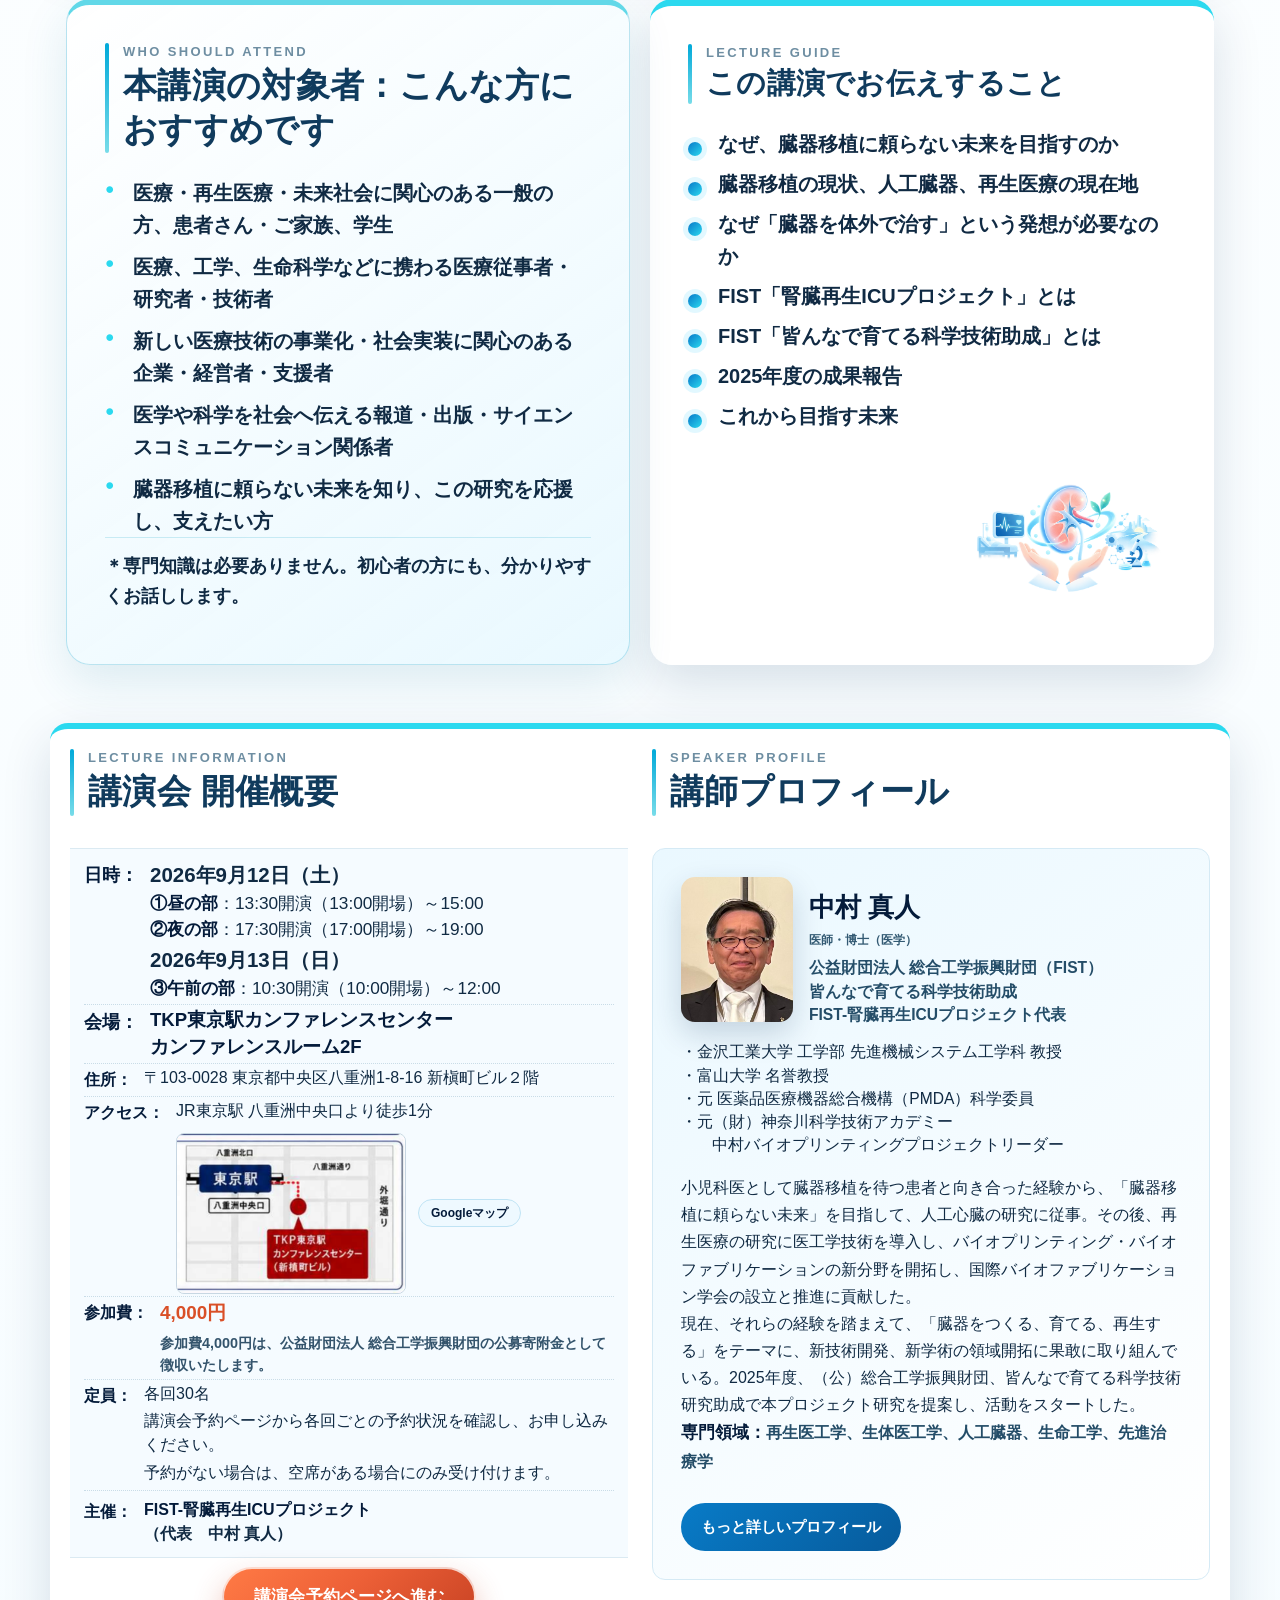
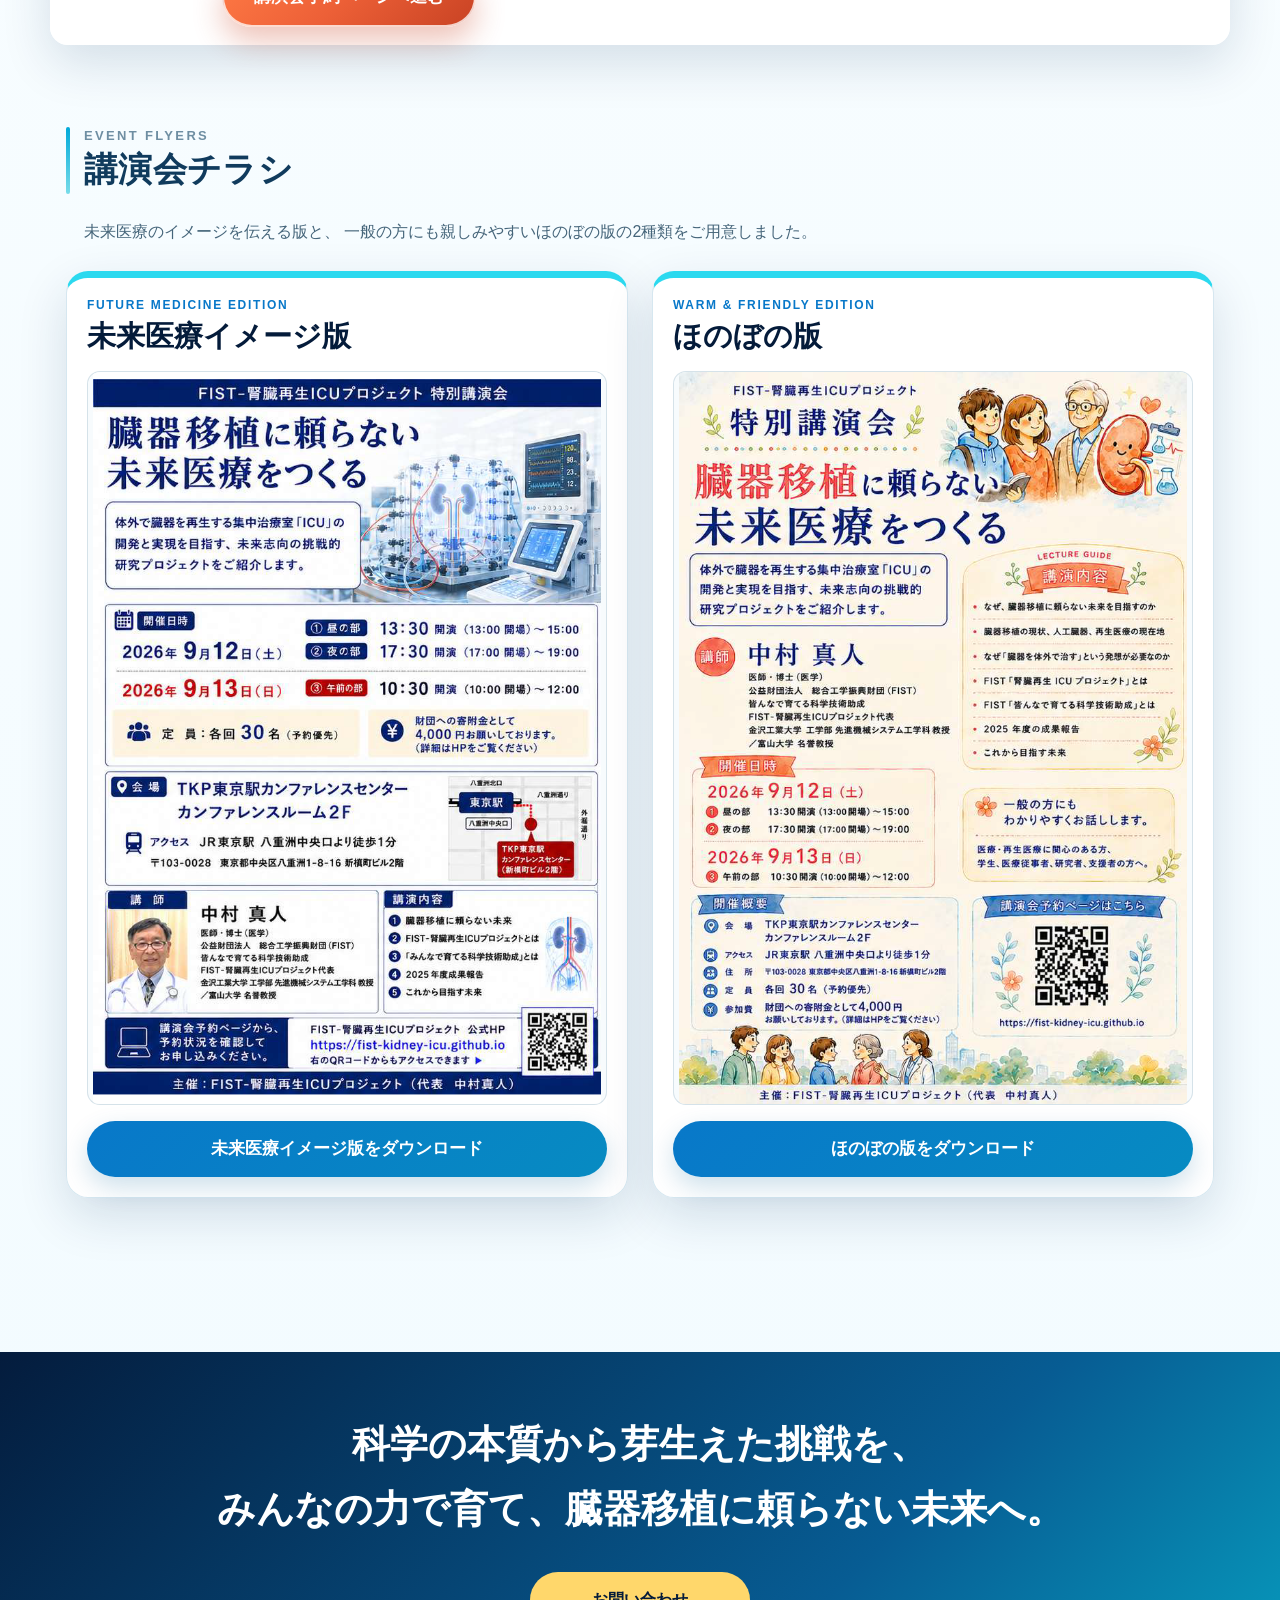
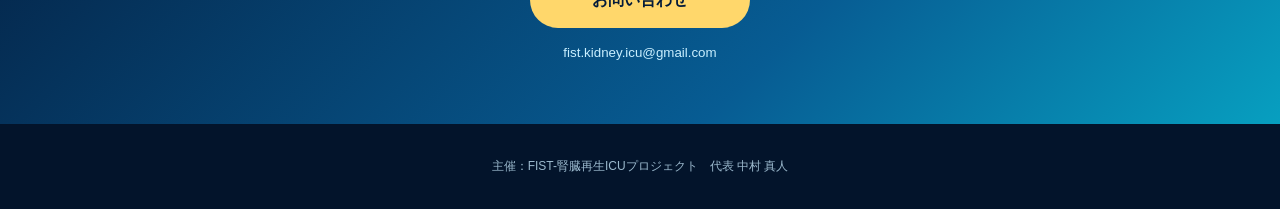
==== commit 8d13ba8e: "restore closing section" ====
--- a/index.html
+++ b/index.html
@@ -236,7 +236,7 @@
   </div>
 
 </section>
-<section class="closing"></section>
+<section class="closing">
 <p class="closing-message">
 <span>科学の本質から芽生えた挑戦を、</span>
 <span>みんなの力で育て、臓器移植に頼らない未来へ。</span>
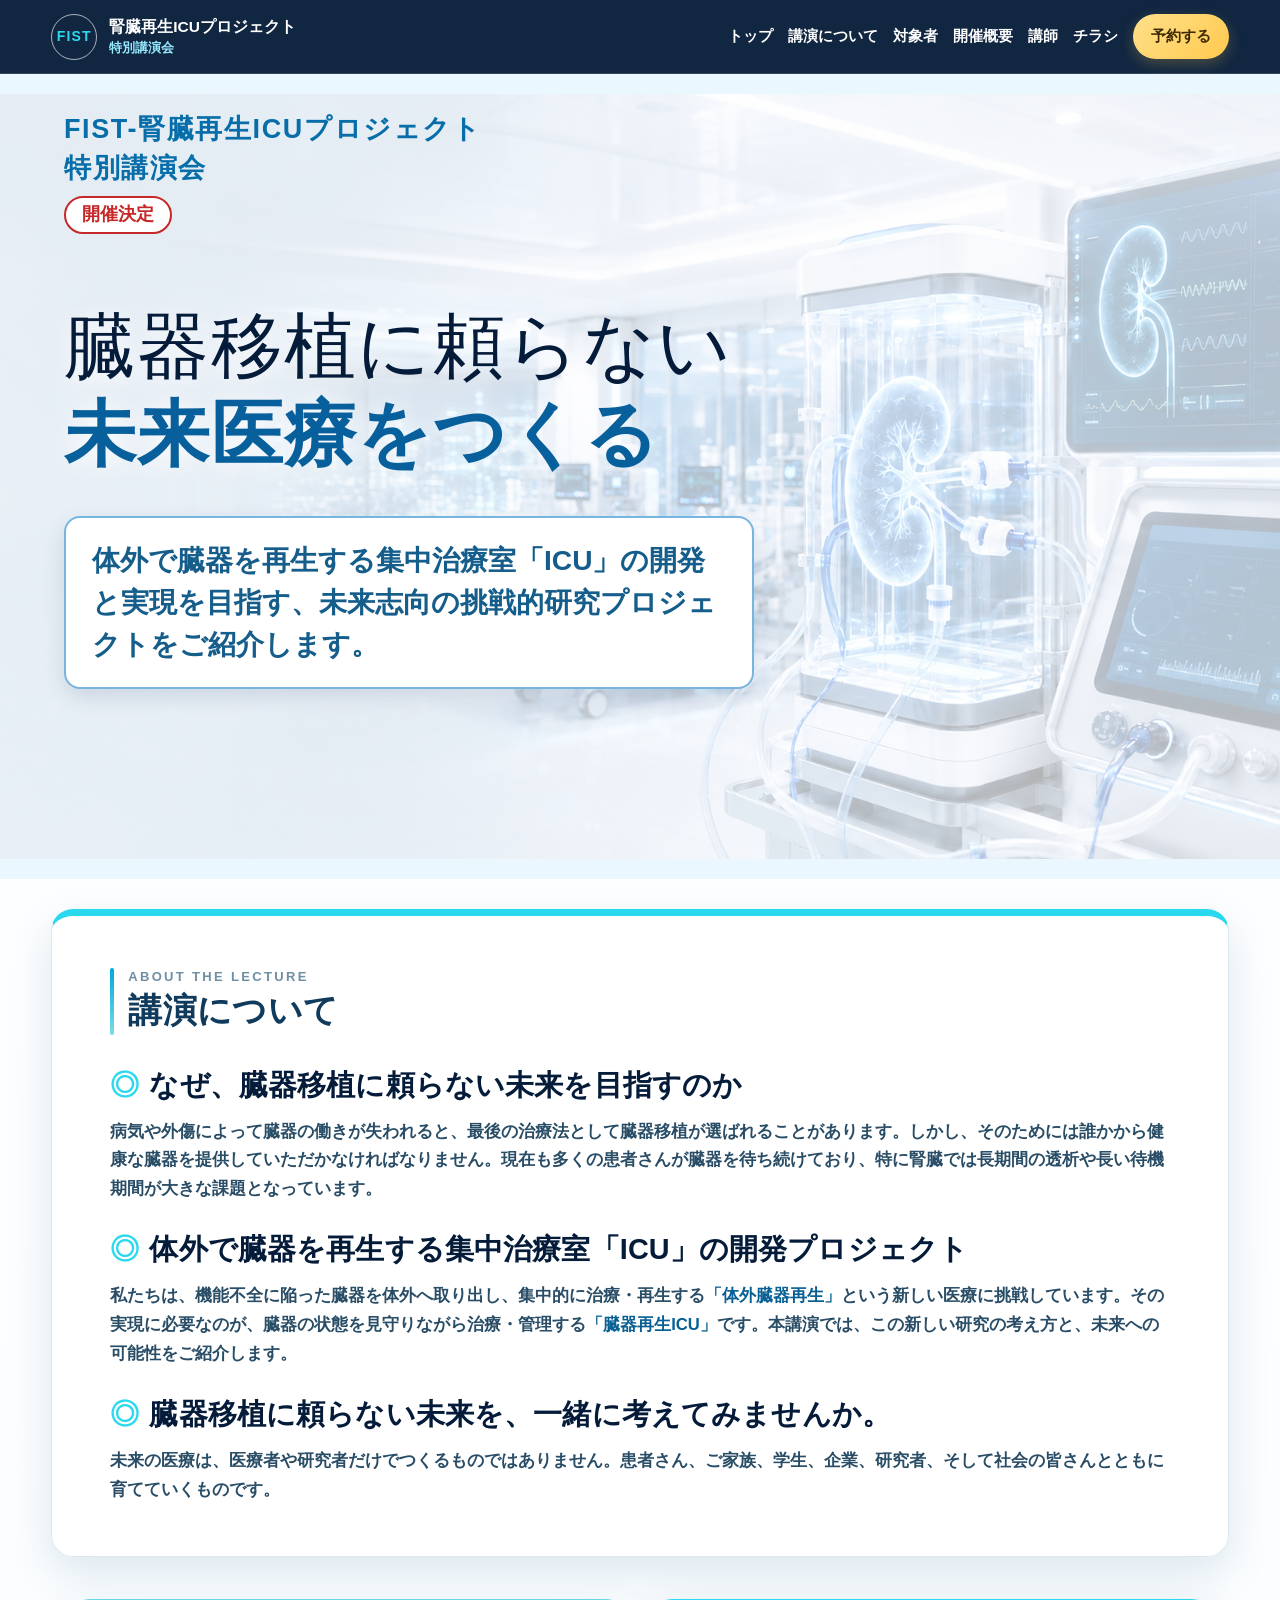
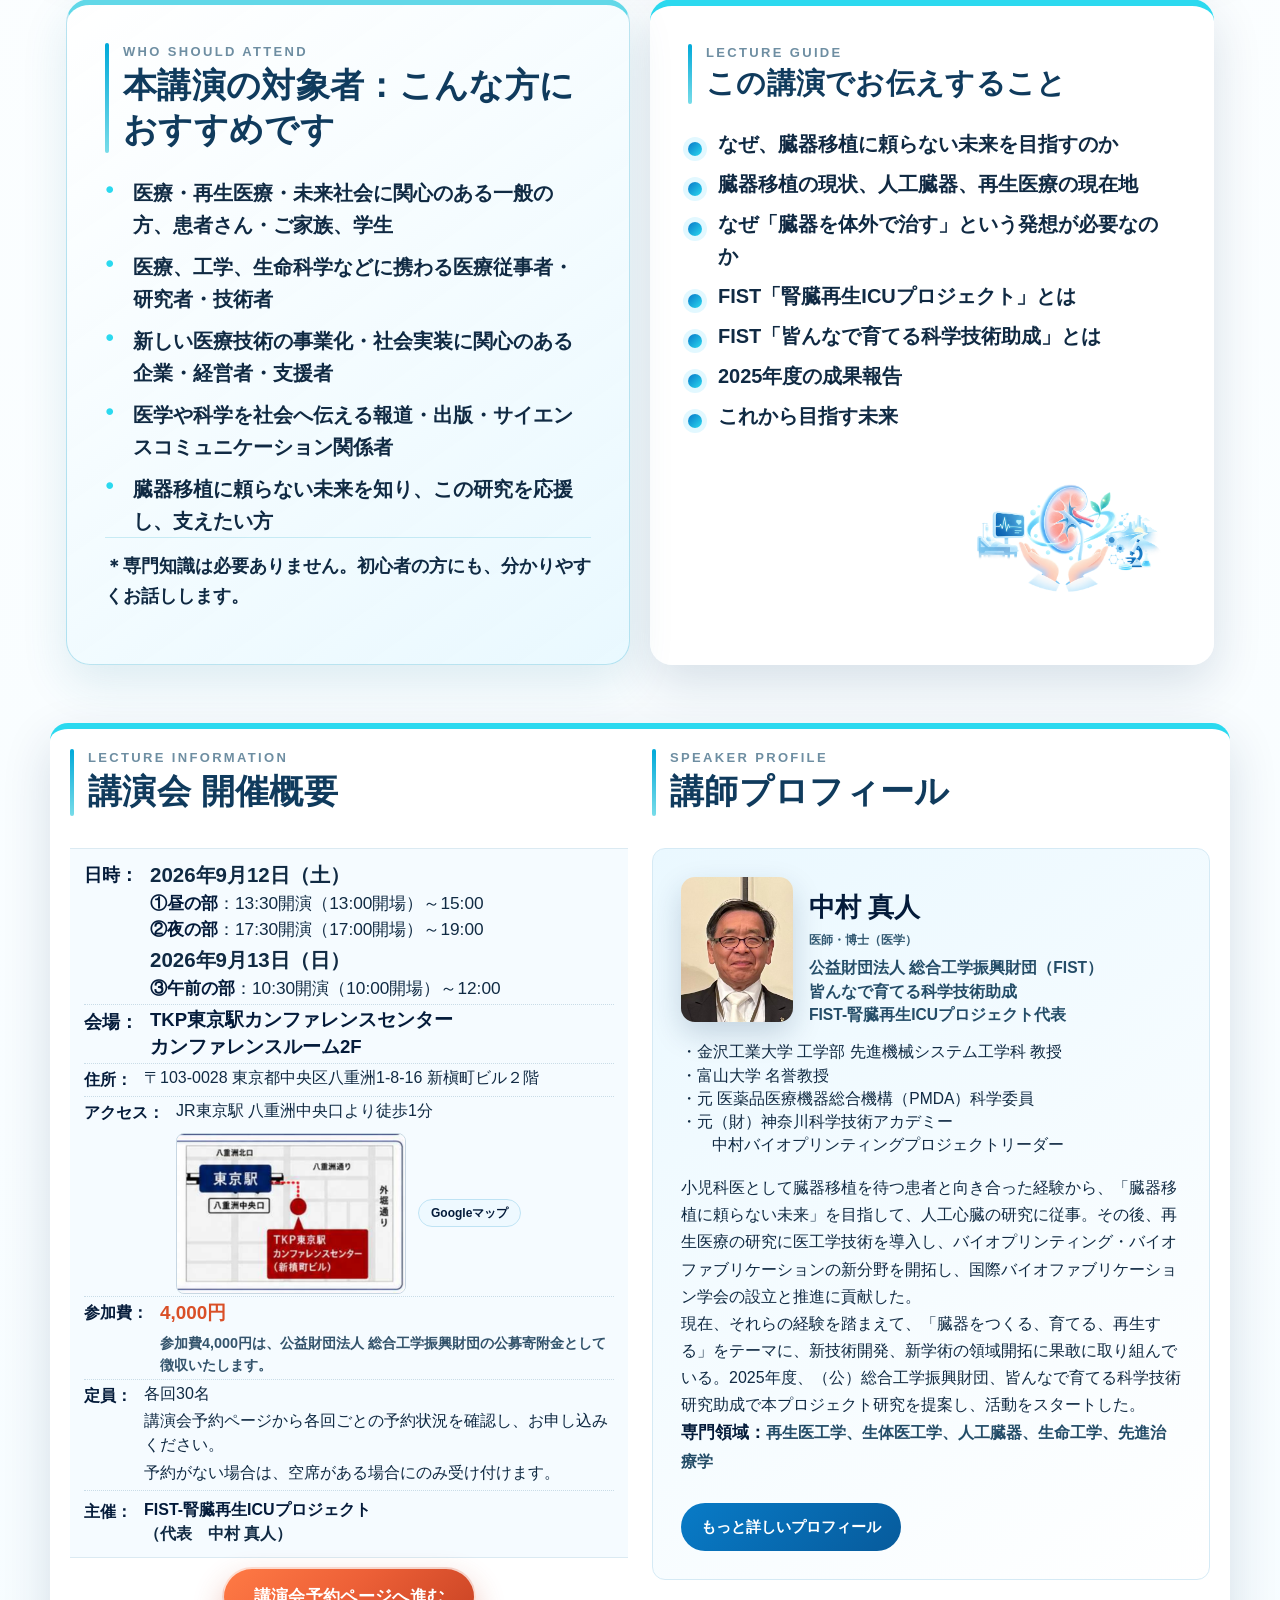
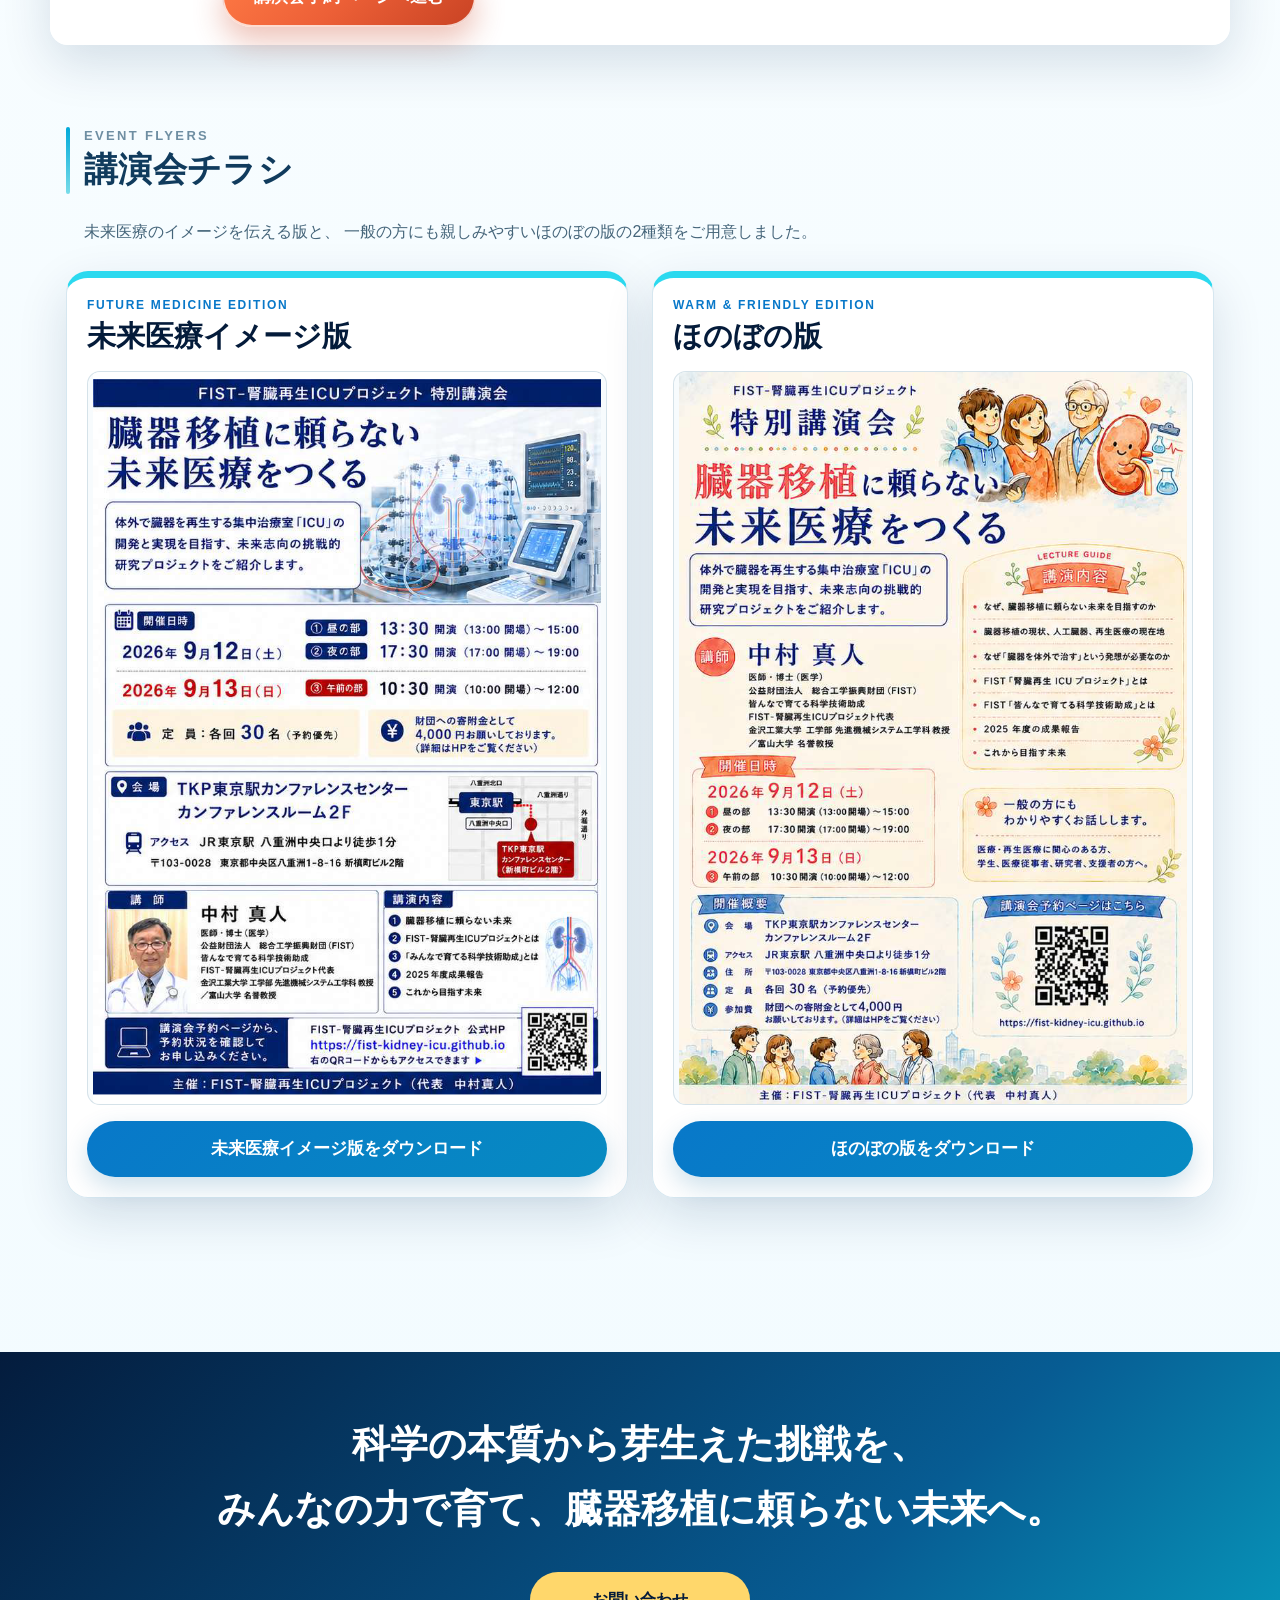
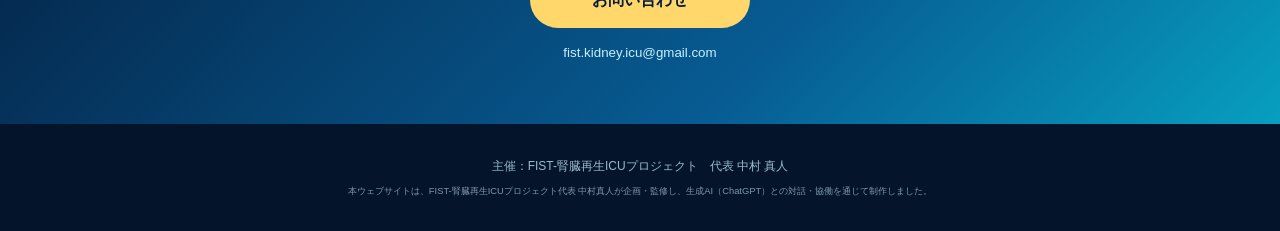
==== commit 4893c407: "Update index.html" ====
--- a/index.html
+++ b/index.html
@@ -247,6 +247,7 @@
 </main>
 <footer>
 <p>主催：FIST-腎臓再生ICUプロジェクト　代表 中村 真人</p>
+<p style="font-size: 0.78em; opacity: 0.8; margin-top: 6px;">本ウェブサイトは、FIST-腎臓再生ICUプロジェクト代表 中村真人が企画・監修し、生成AI（ChatGPT）との対話・協働を通じて制作しました。</p>
 </footer>
 <script src="script.js?v=141"></script>
 </body>
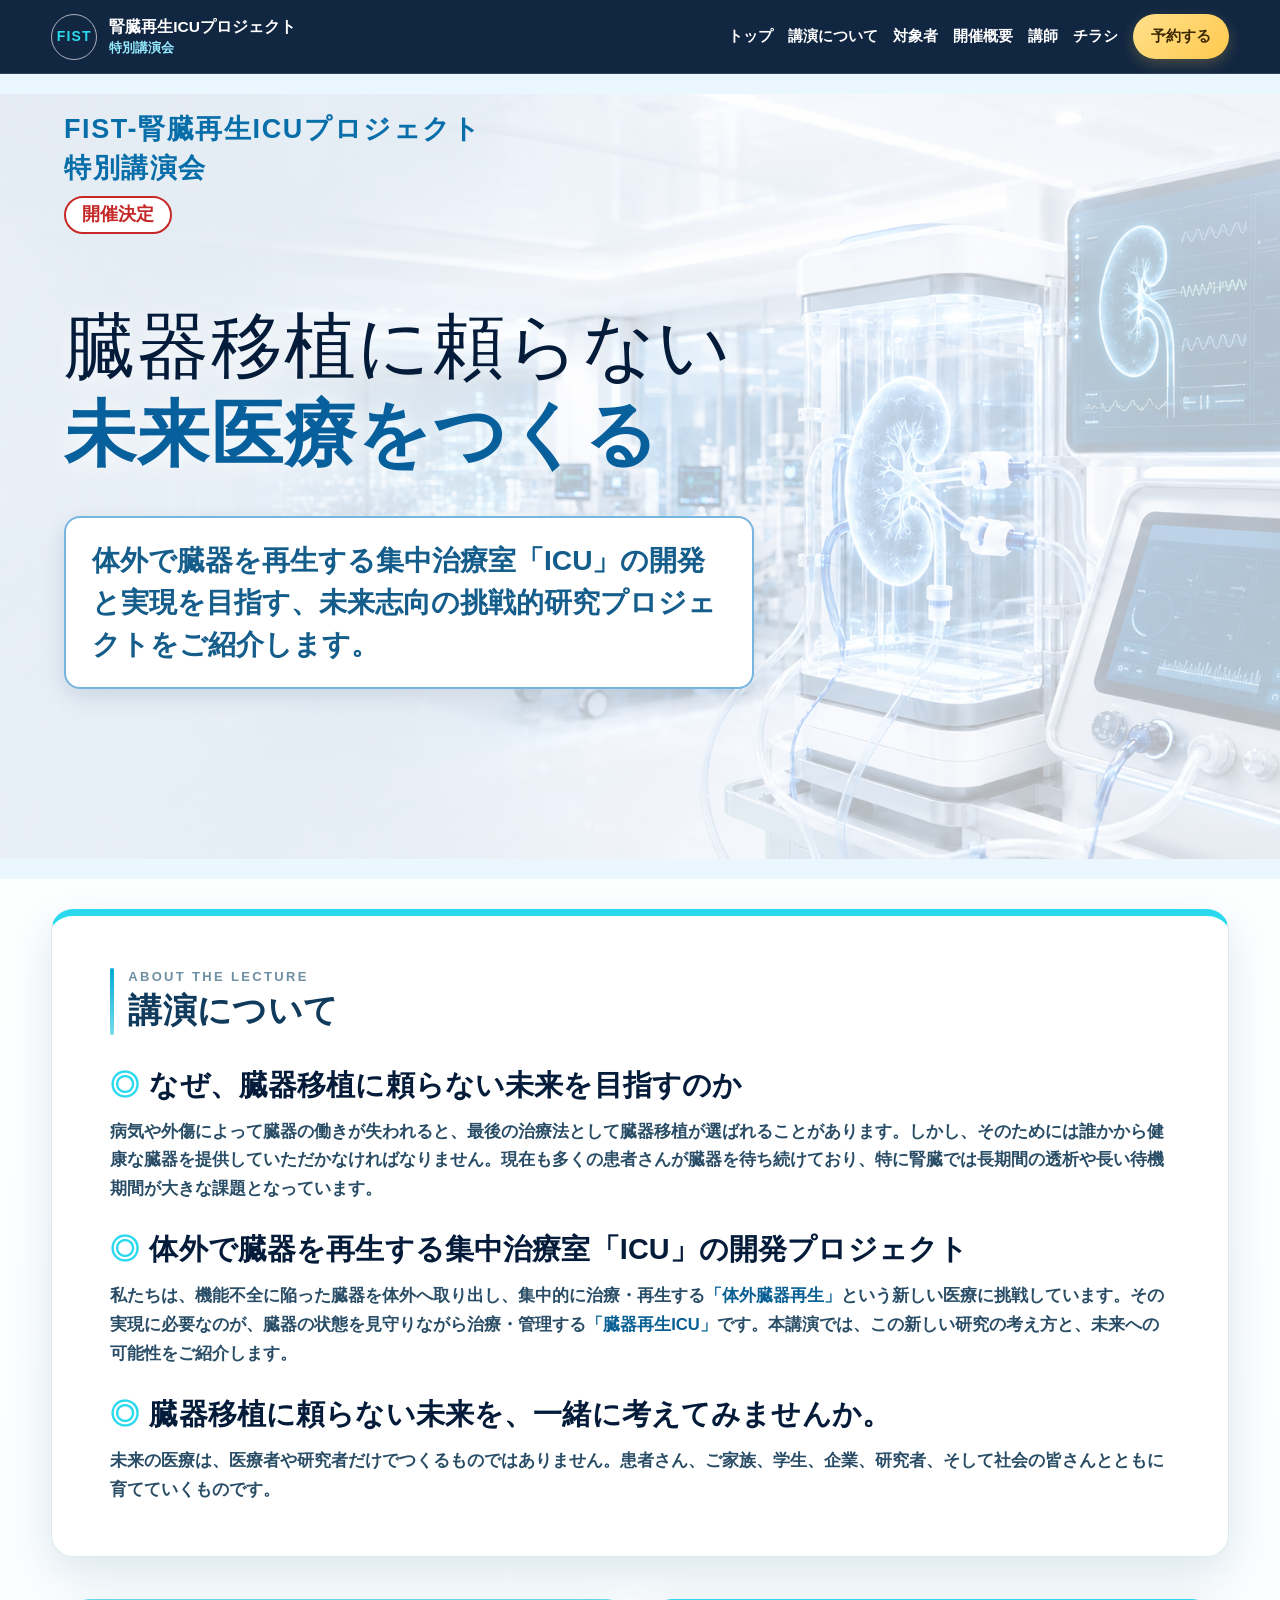
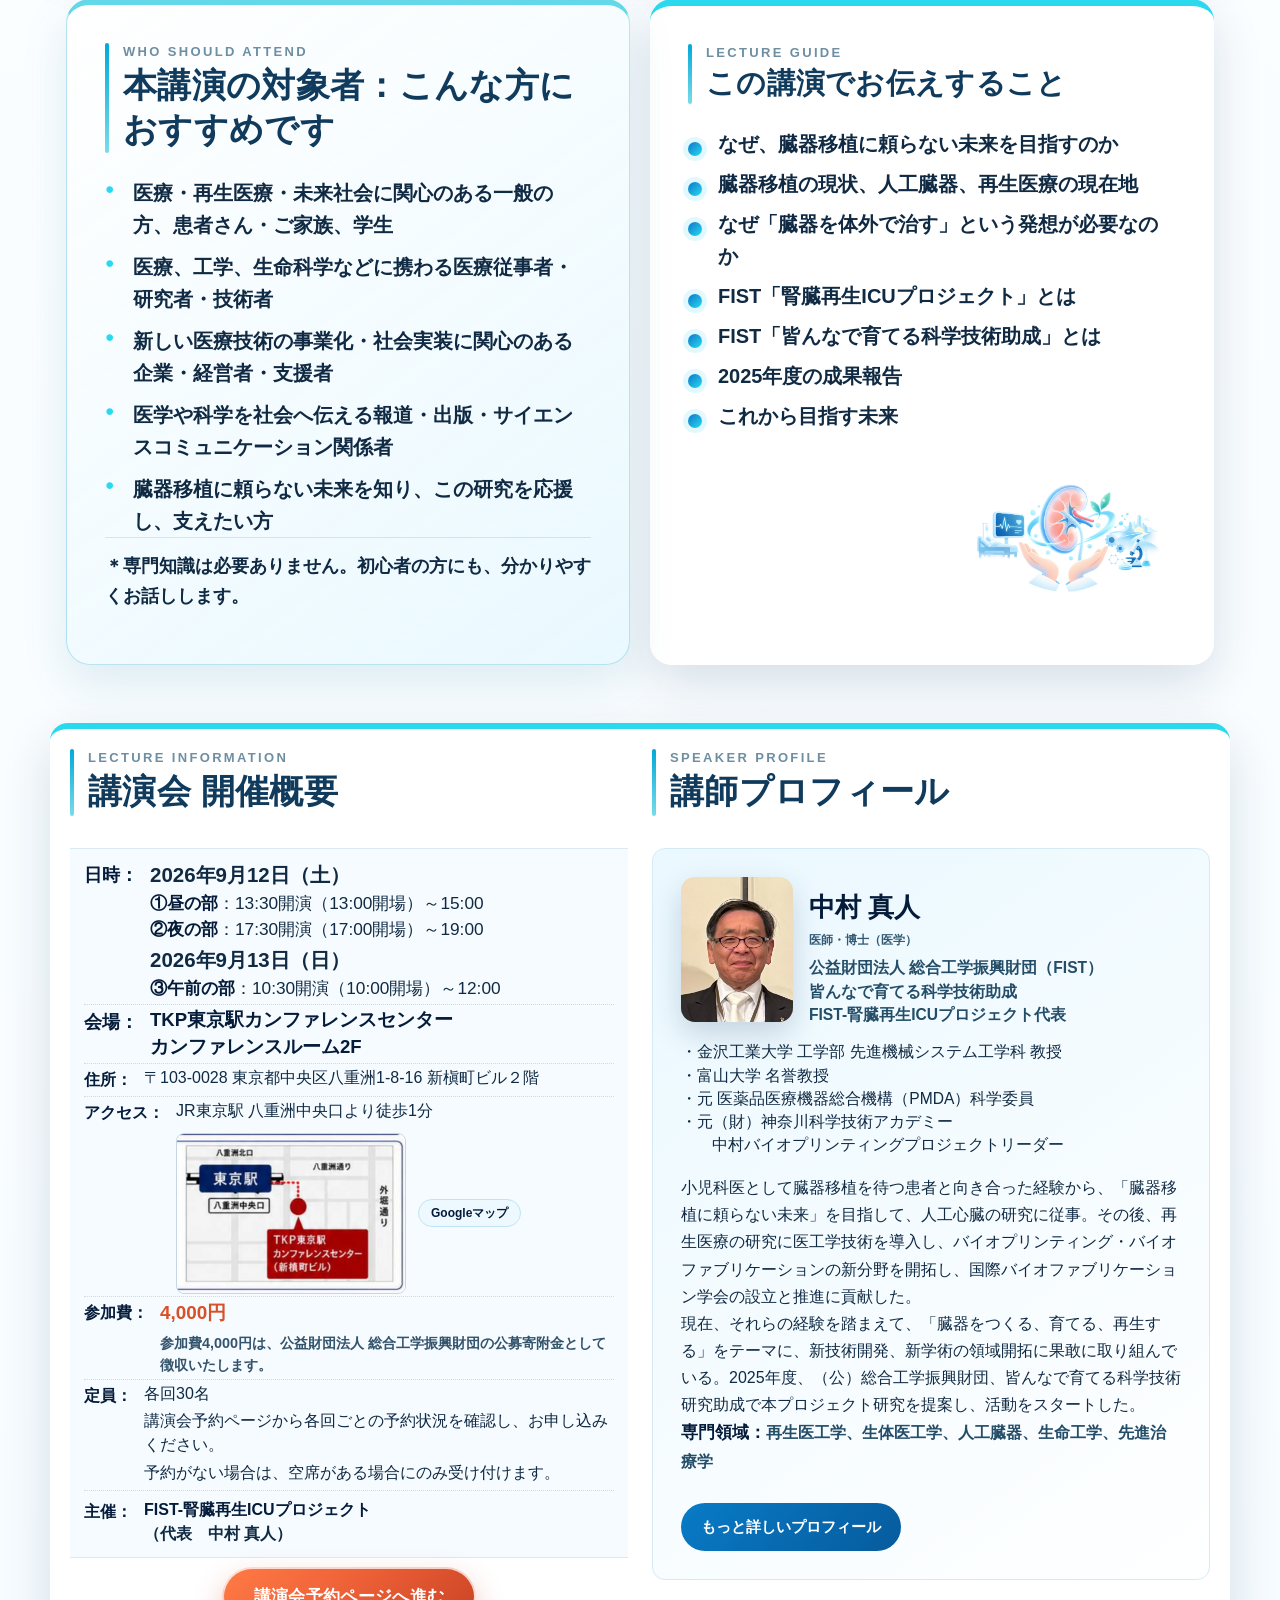
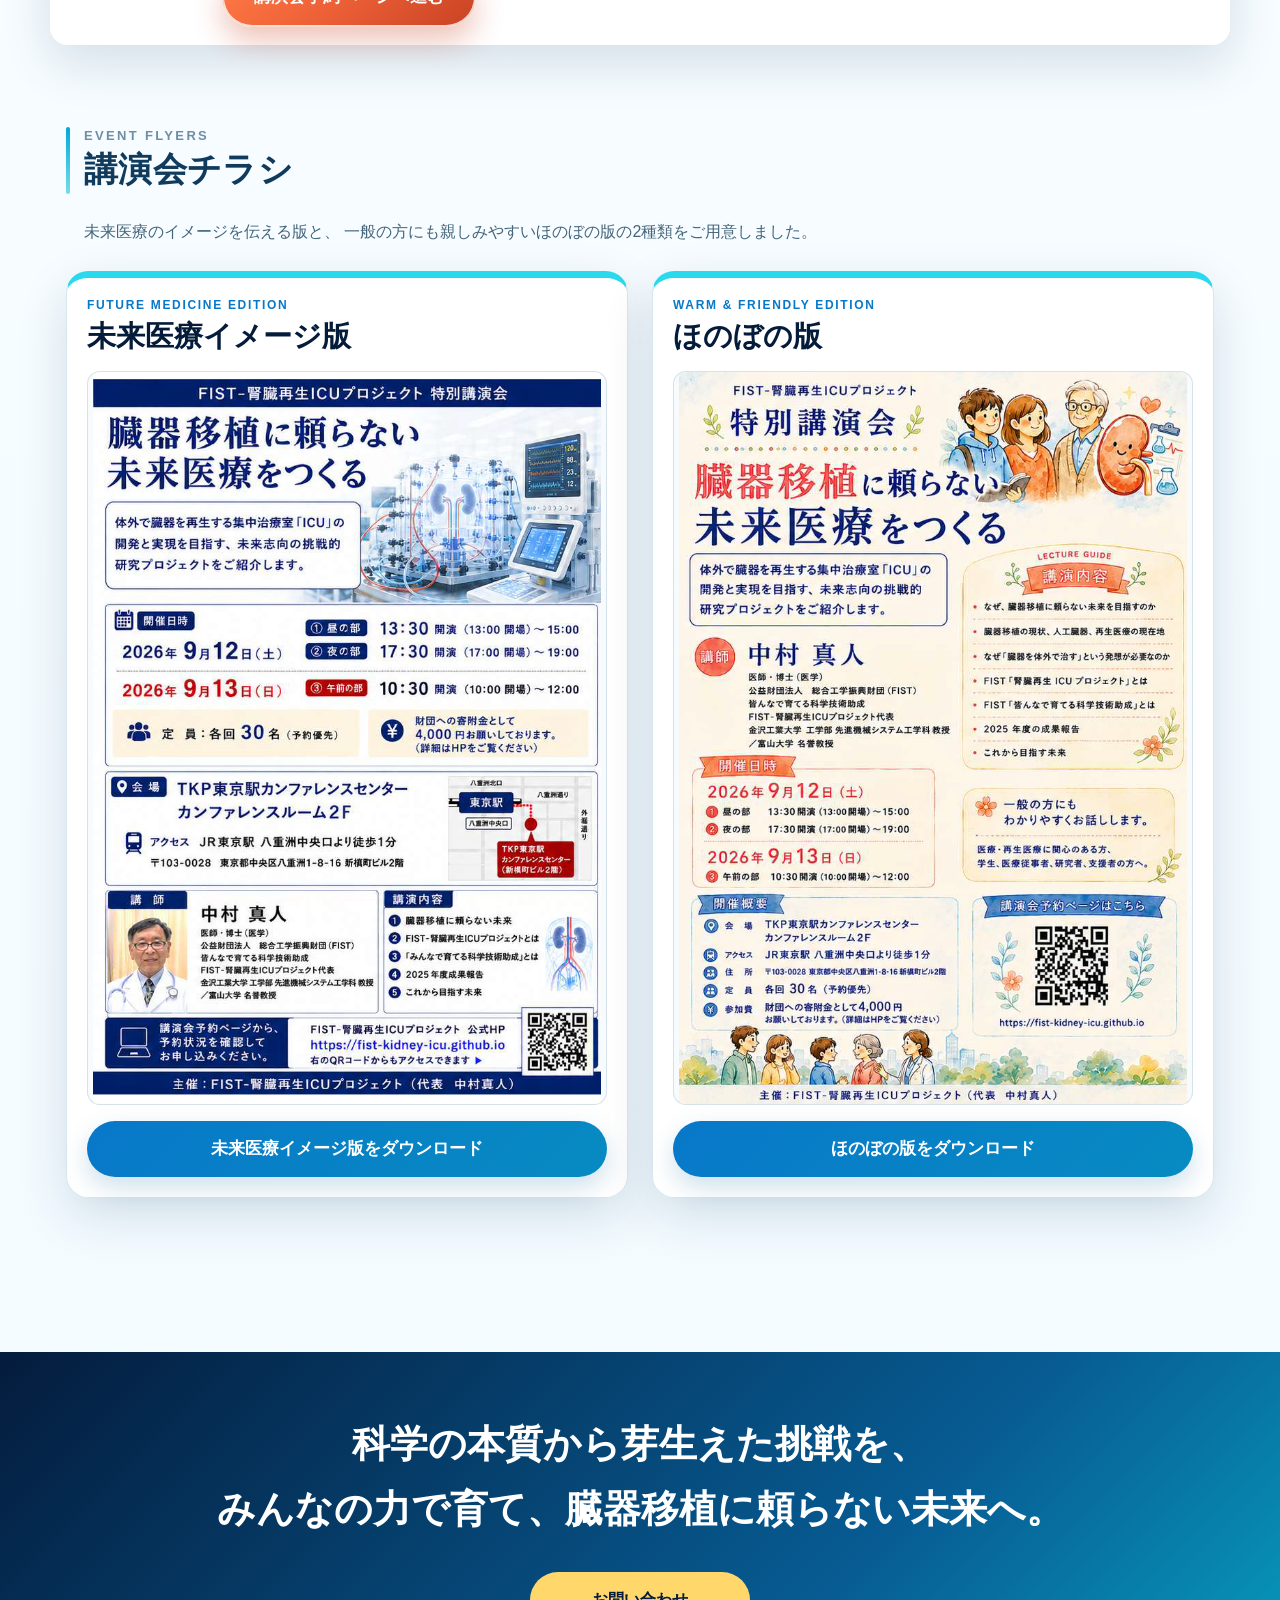
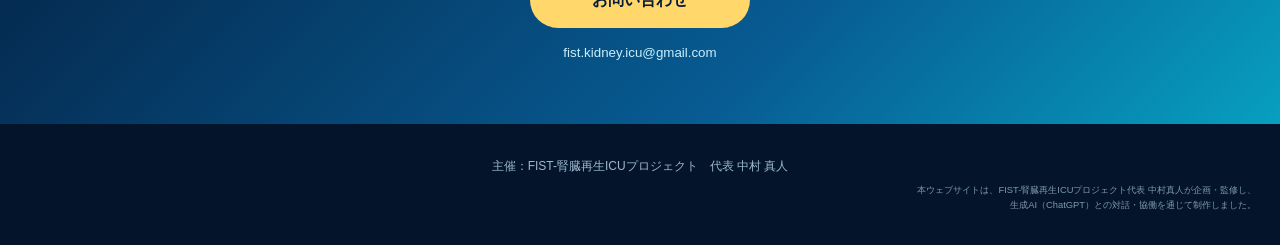
==== commit 1aaf6b36: "Update index.html" ====
--- a/index.html
+++ b/index.html
@@ -247,7 +247,10 @@
 </main>
 <footer>
 <p>主催：FIST-腎臓再生ICUプロジェクト　代表 中村 真人</p>
-<p style="font-size: 0.78em; opacity: 0.8; margin-top: 6px;">本ウェブサイトは、FIST-腎臓再生ICUプロジェクト代表 中村真人が企画・監修し、生成AI（ChatGPT）との対話・協働を通じて制作しました。</p>
+<p style="font-size: 0.78em; opacity: 0.8; margin-top: 6px; text-align: right; line-height: 1.6;">
+  本ウェブサイトは、FIST-腎臓再生ICUプロジェクト代表 中村真人が企画・監修し、<br>
+  生成AI（ChatGPT）との対話・協働を通じて制作しました。
+</p>
 </footer>
 <script src="script.js?v=141"></script>
 </body>
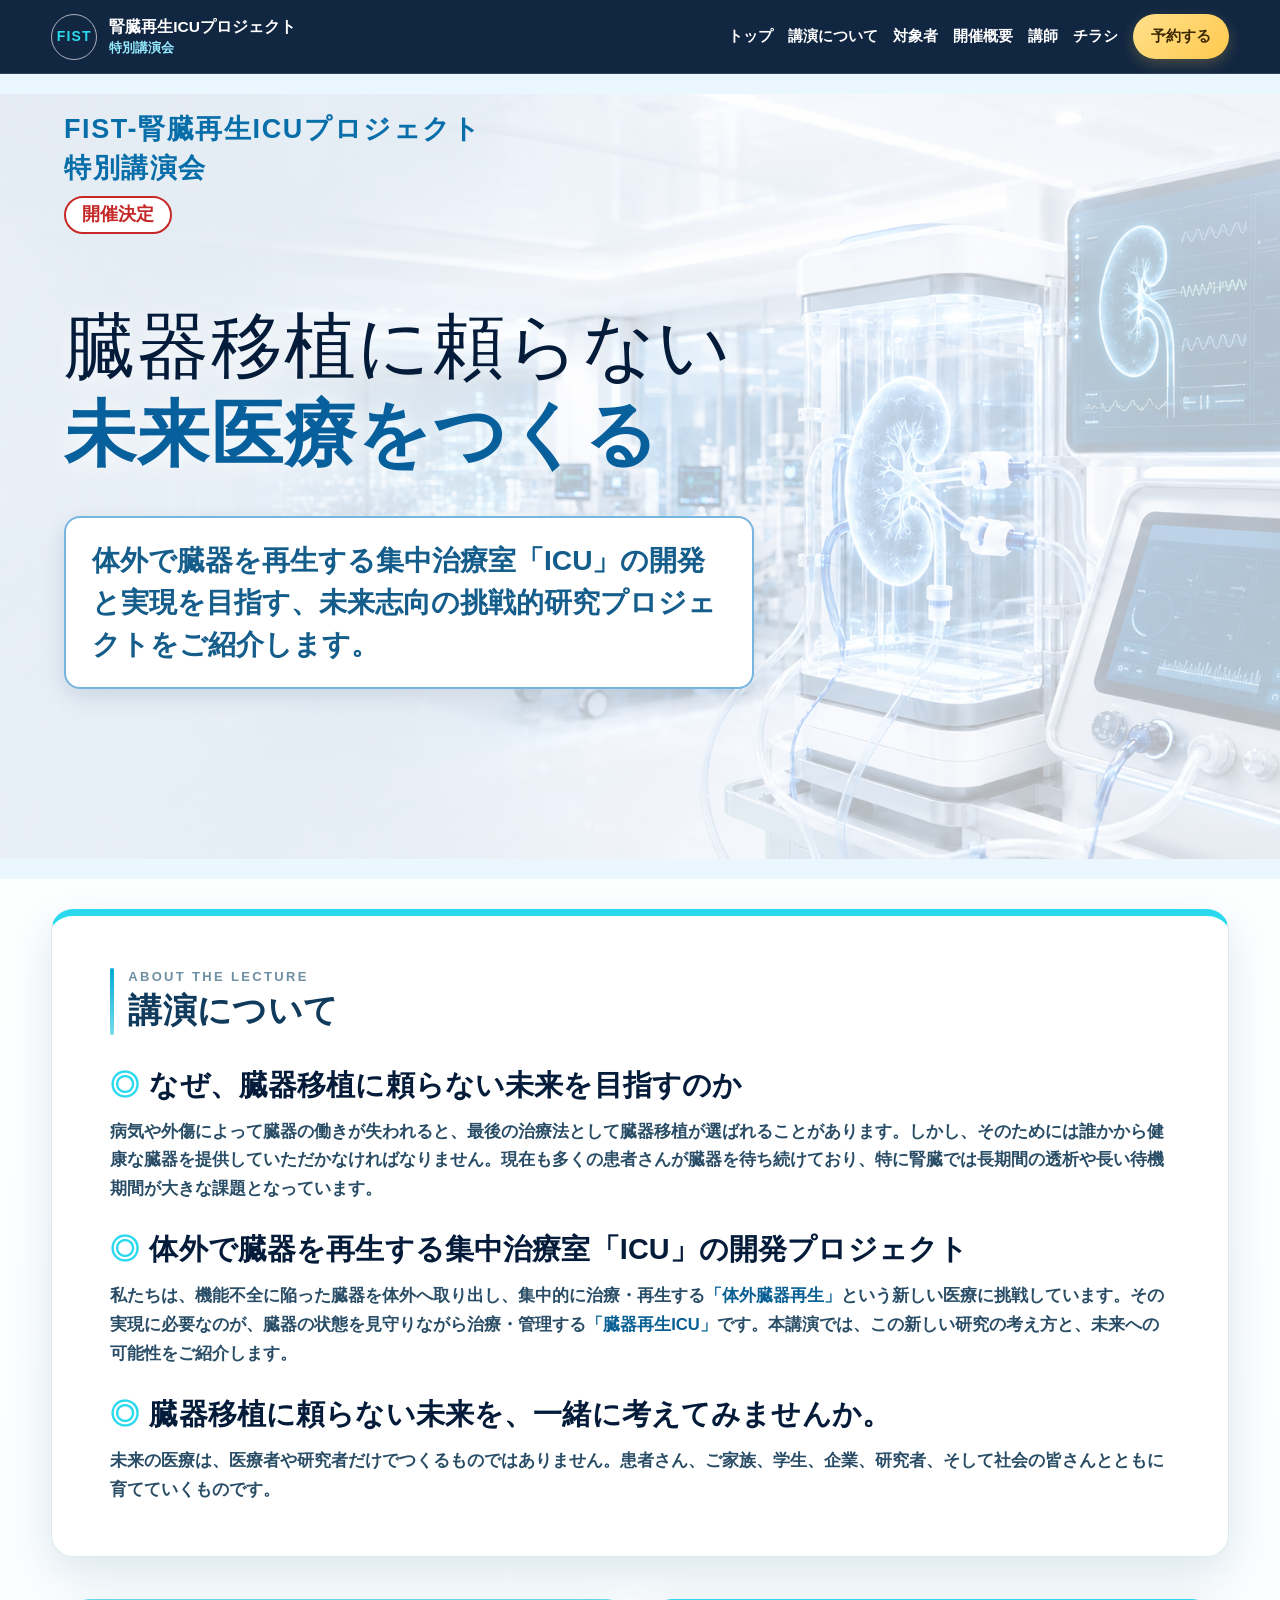
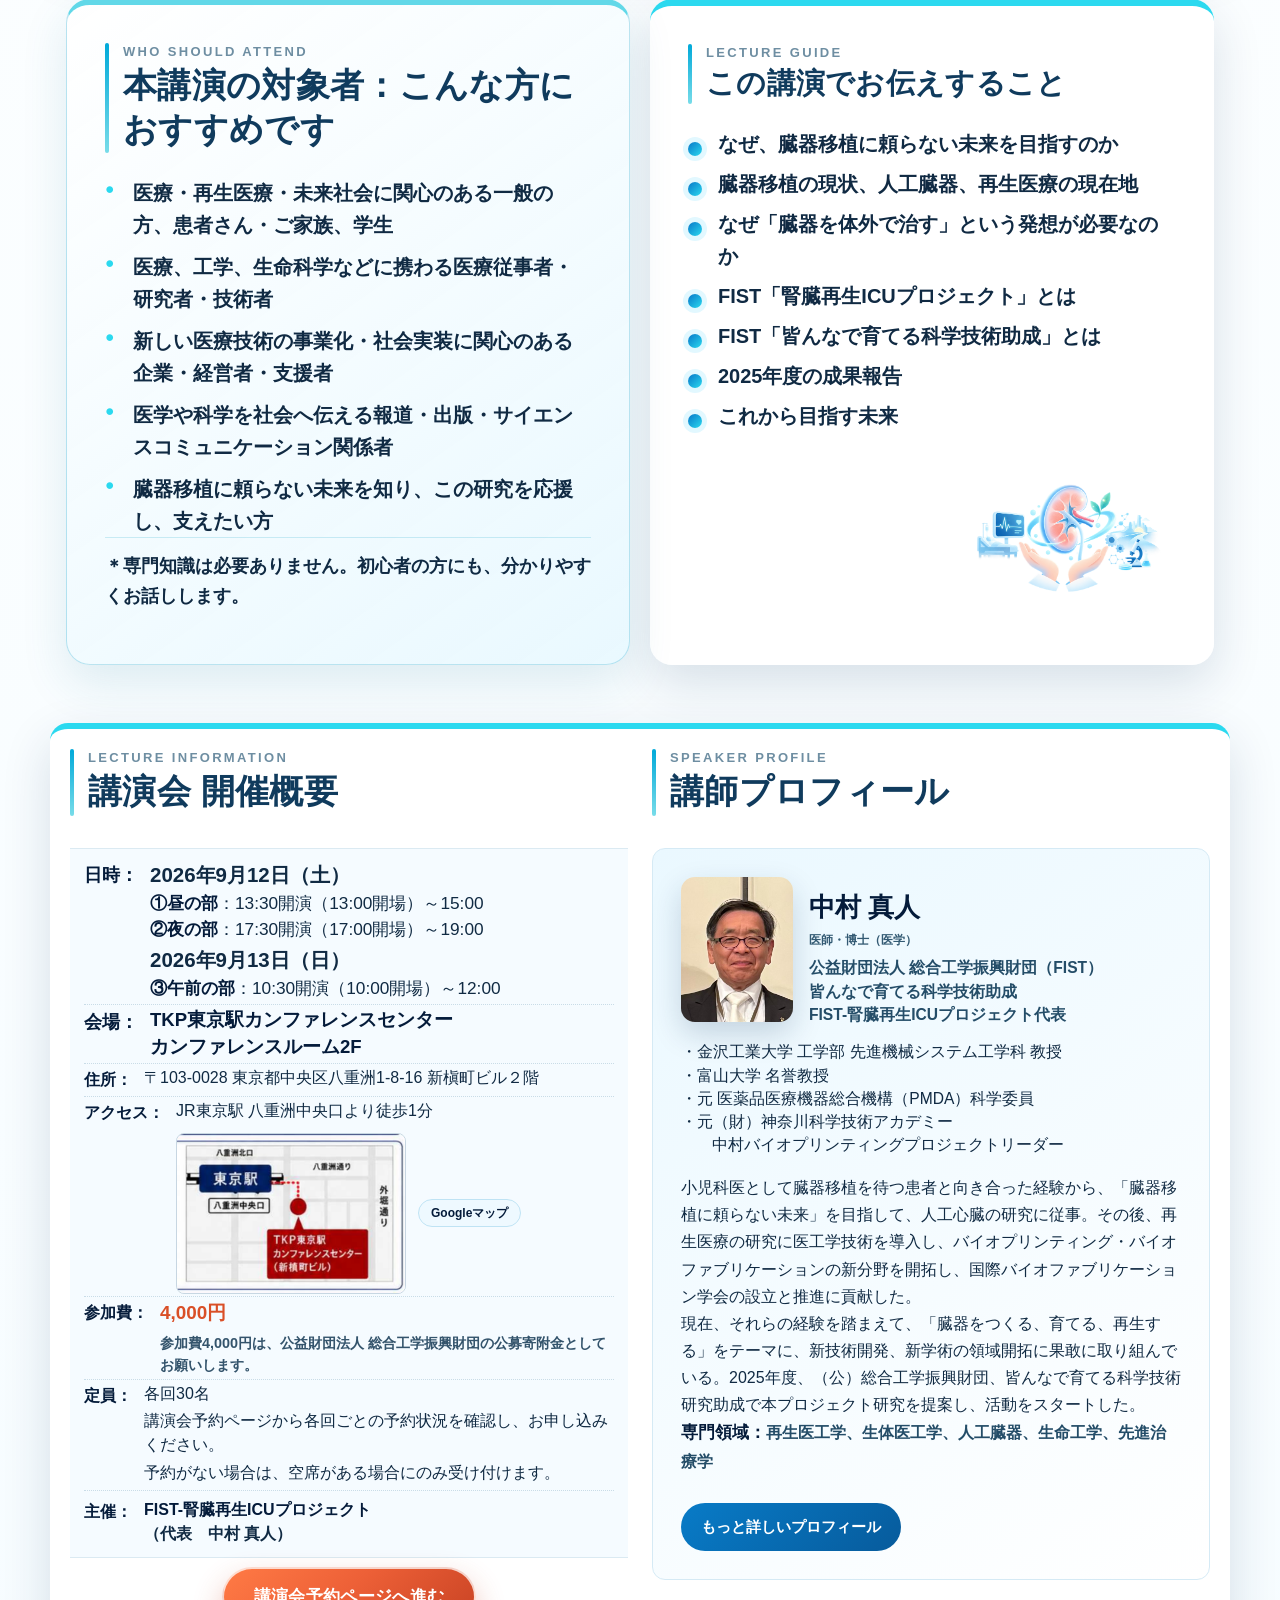
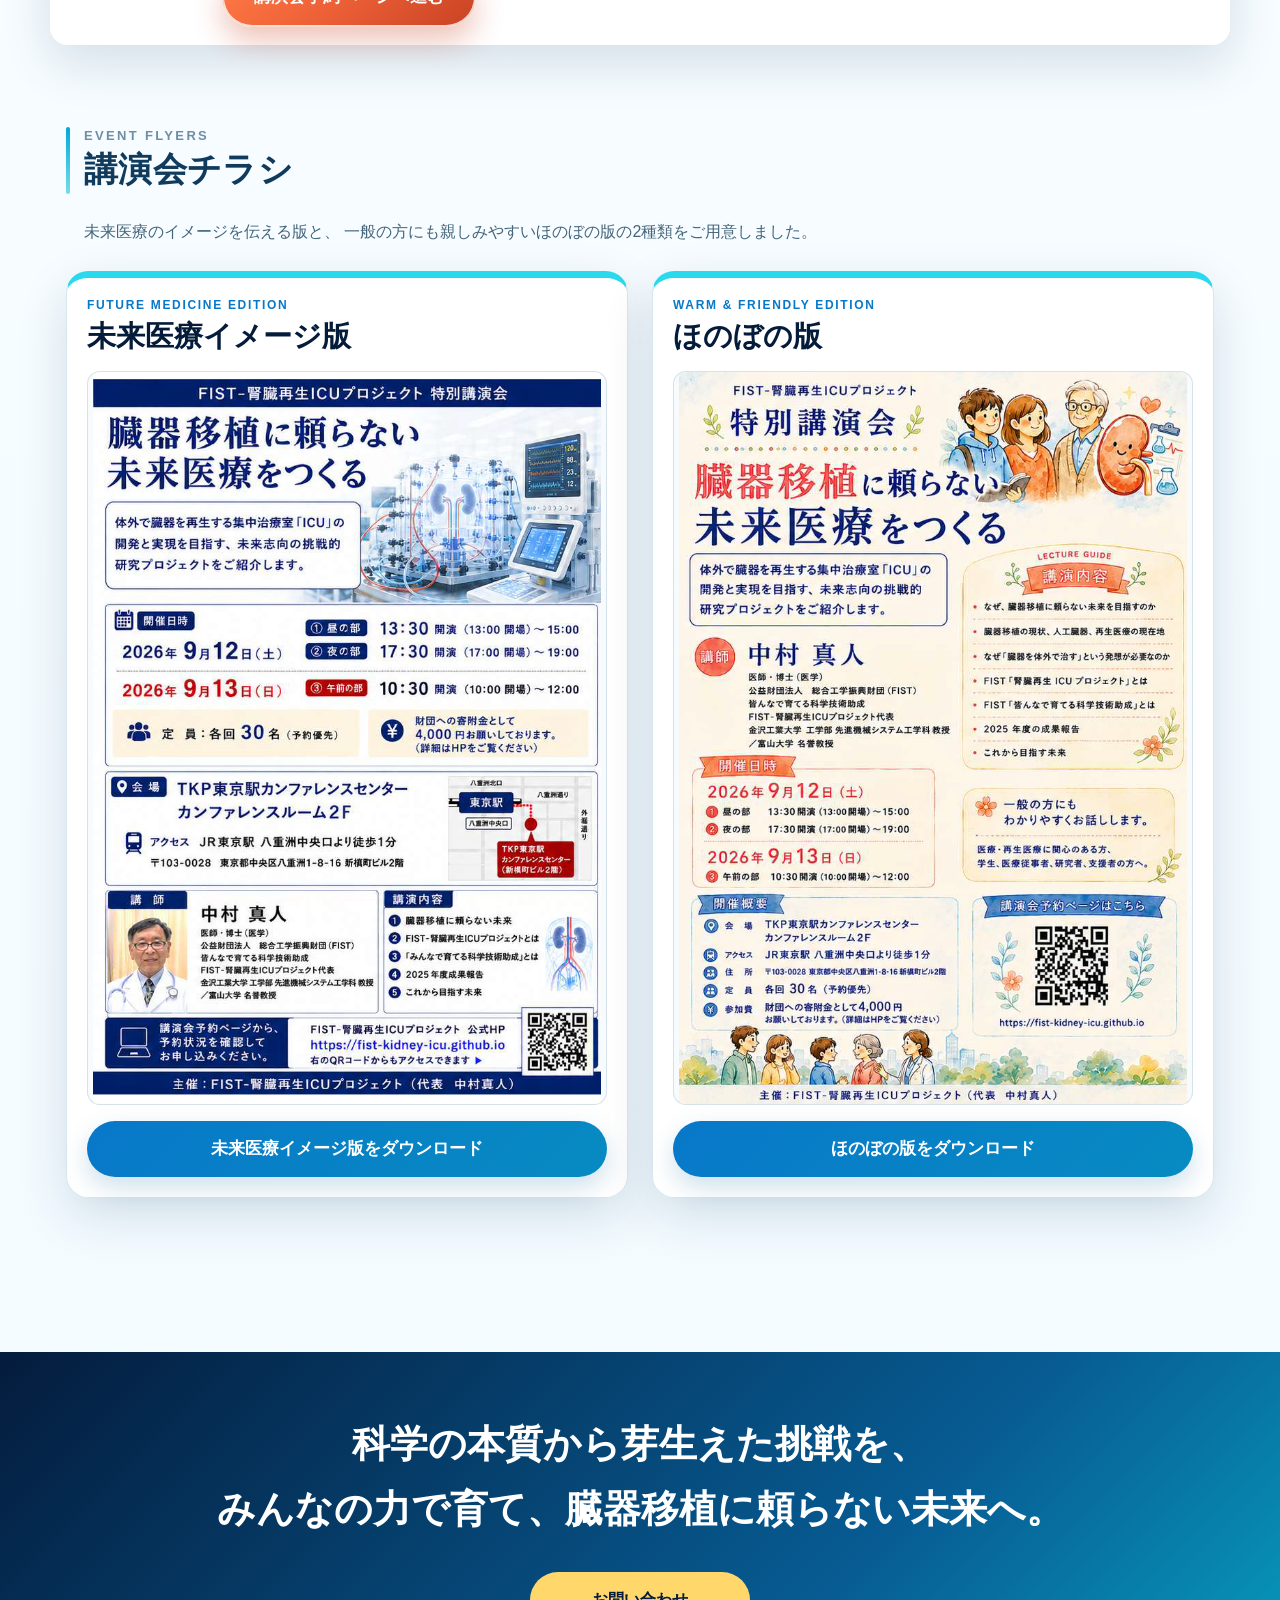
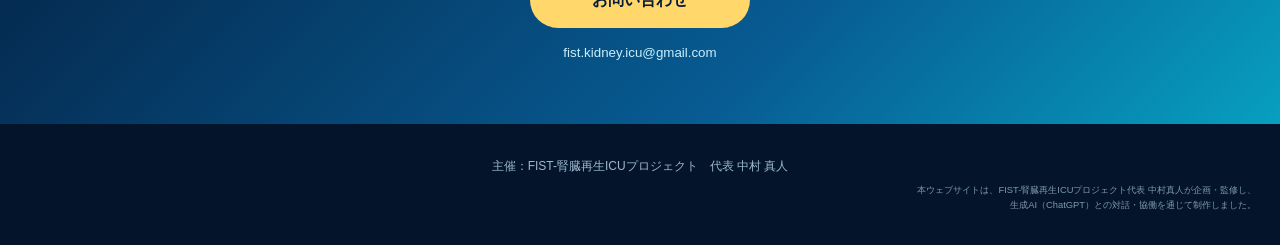
==== commit ae251104: "Revise donation wording" ====
--- a/index.html
+++ b/index.html
@@ -118,7 +118,7 @@
 </div>
 <div class="event-detail-row">
 <strong class="event-label">参加費：</strong>
-<p class="event-value event-fee"><span class="price">4,000円</span> <span class="fee-note">参加費4,000円は、公益財団法人 総合工学振興財団の公募寄附金として徴収いたします。</span></p>
+<p class="event-value event-fee"><span class="price">4,000円</span> <span class="fee-note">参加費4,000円は、公益財団法人 総合工学振興財団の公募寄附金としてお願いします。</span></p>
 </div><div class="event-detail-row">
 <strong class="event-label">定員：</strong>
 <p class="event-value event-capacity-value"><span>各回30名</span><span>講演会予約ページから各回ごとの予約状況を確認し、お申し込みください。</span><span>予約がない場合は、空席がある場合にのみ受け付けます。</span></p>
